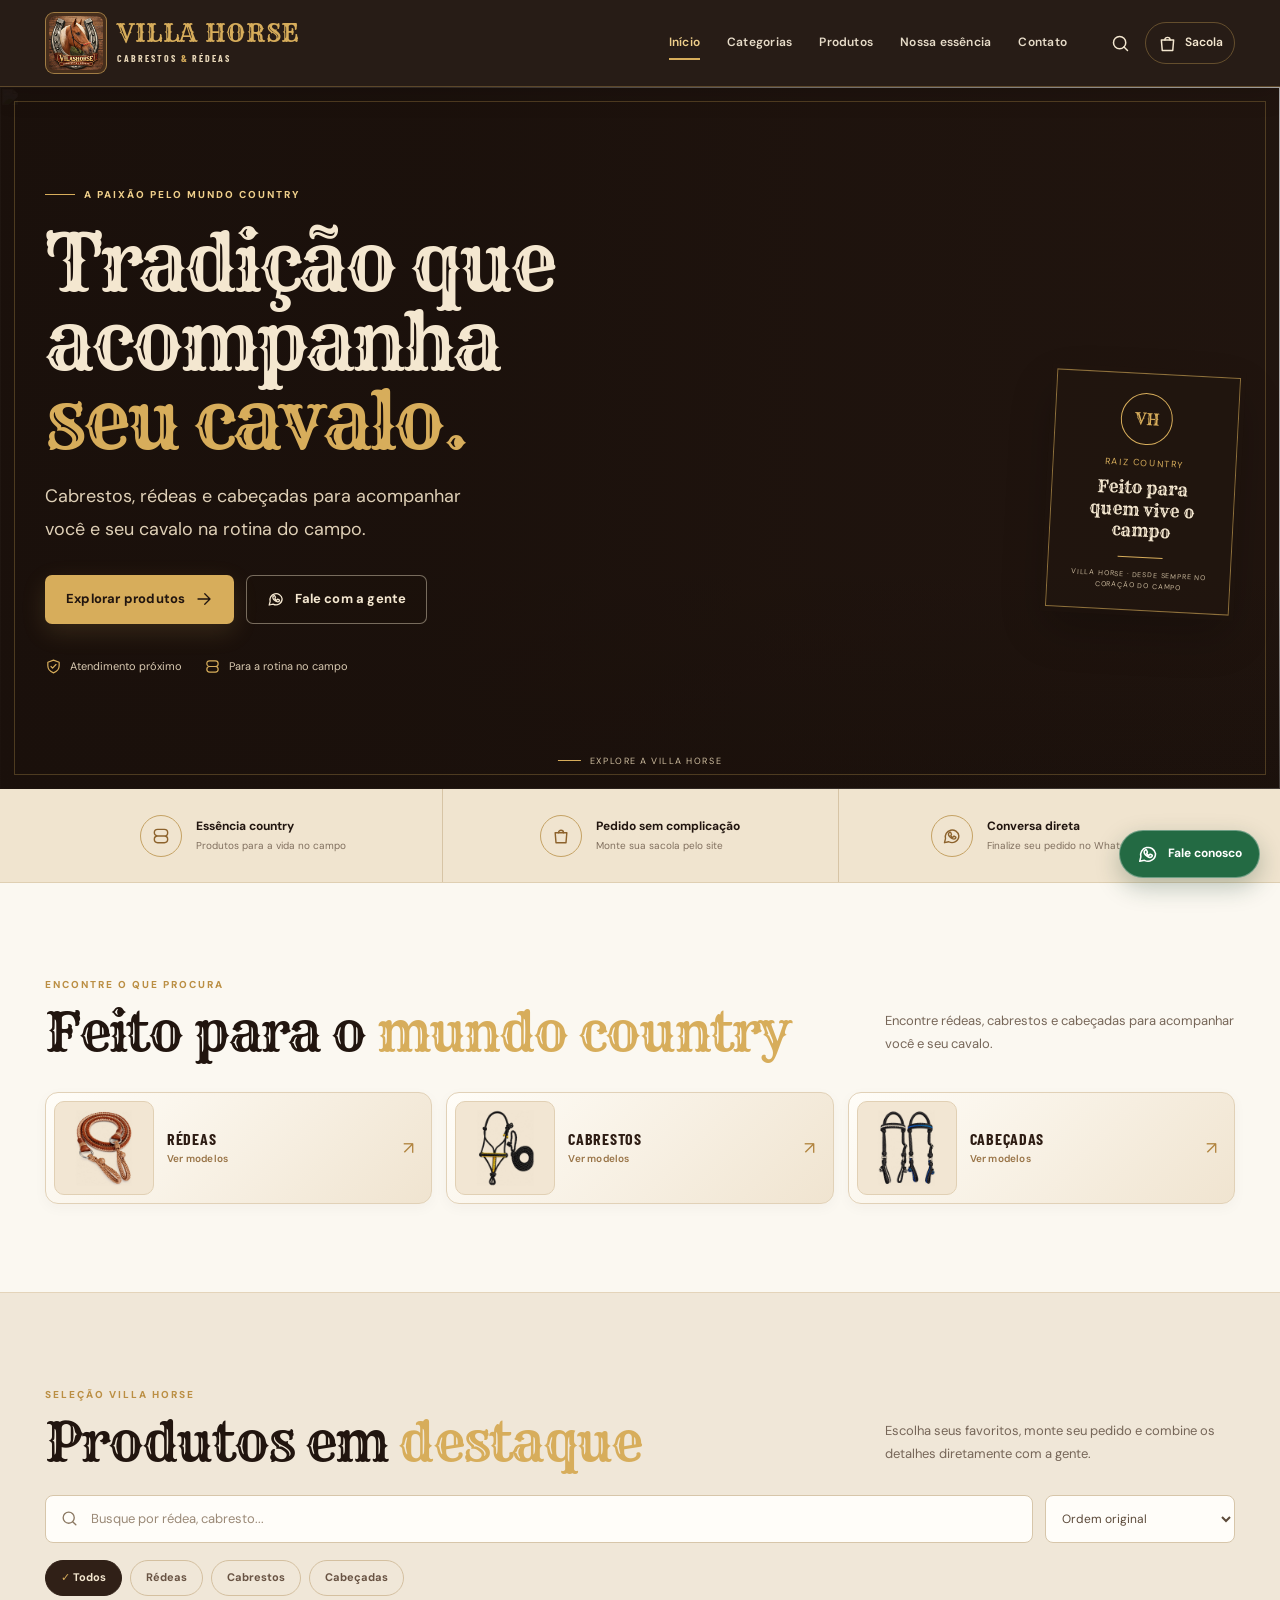
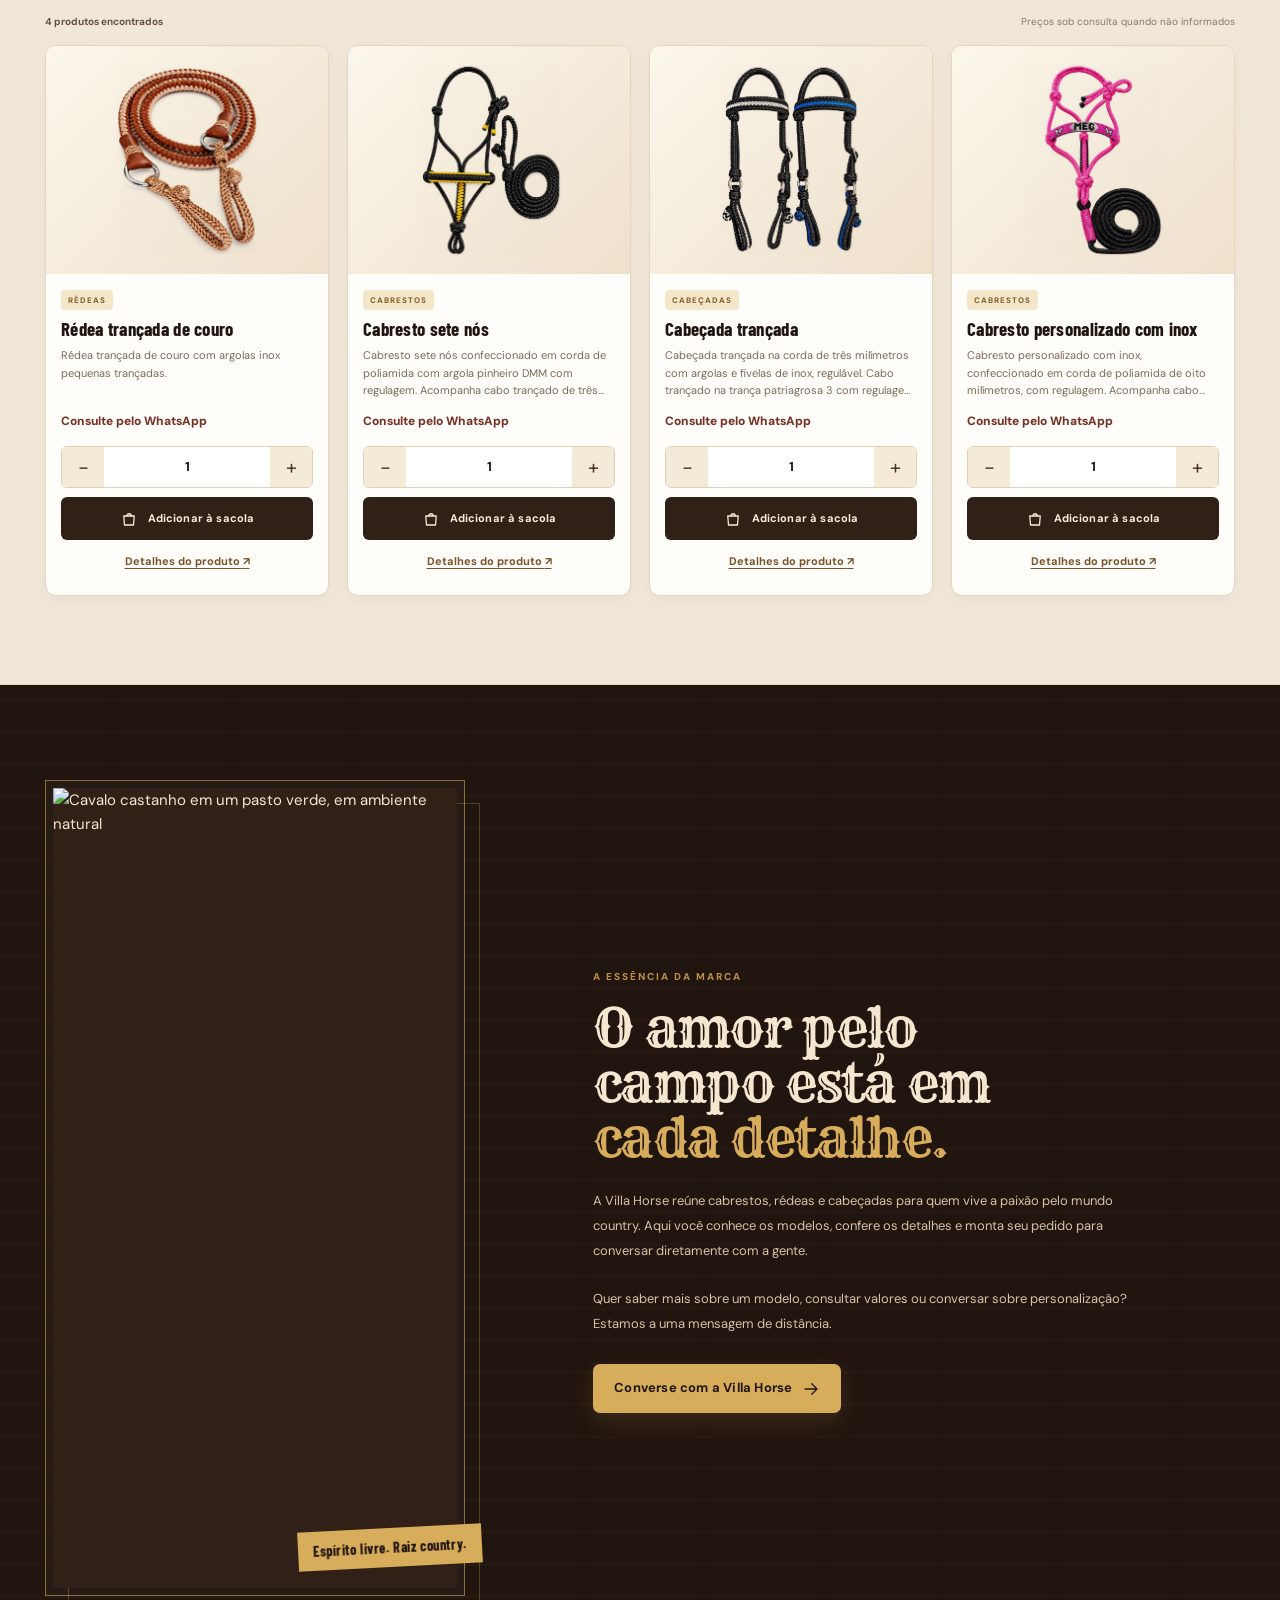
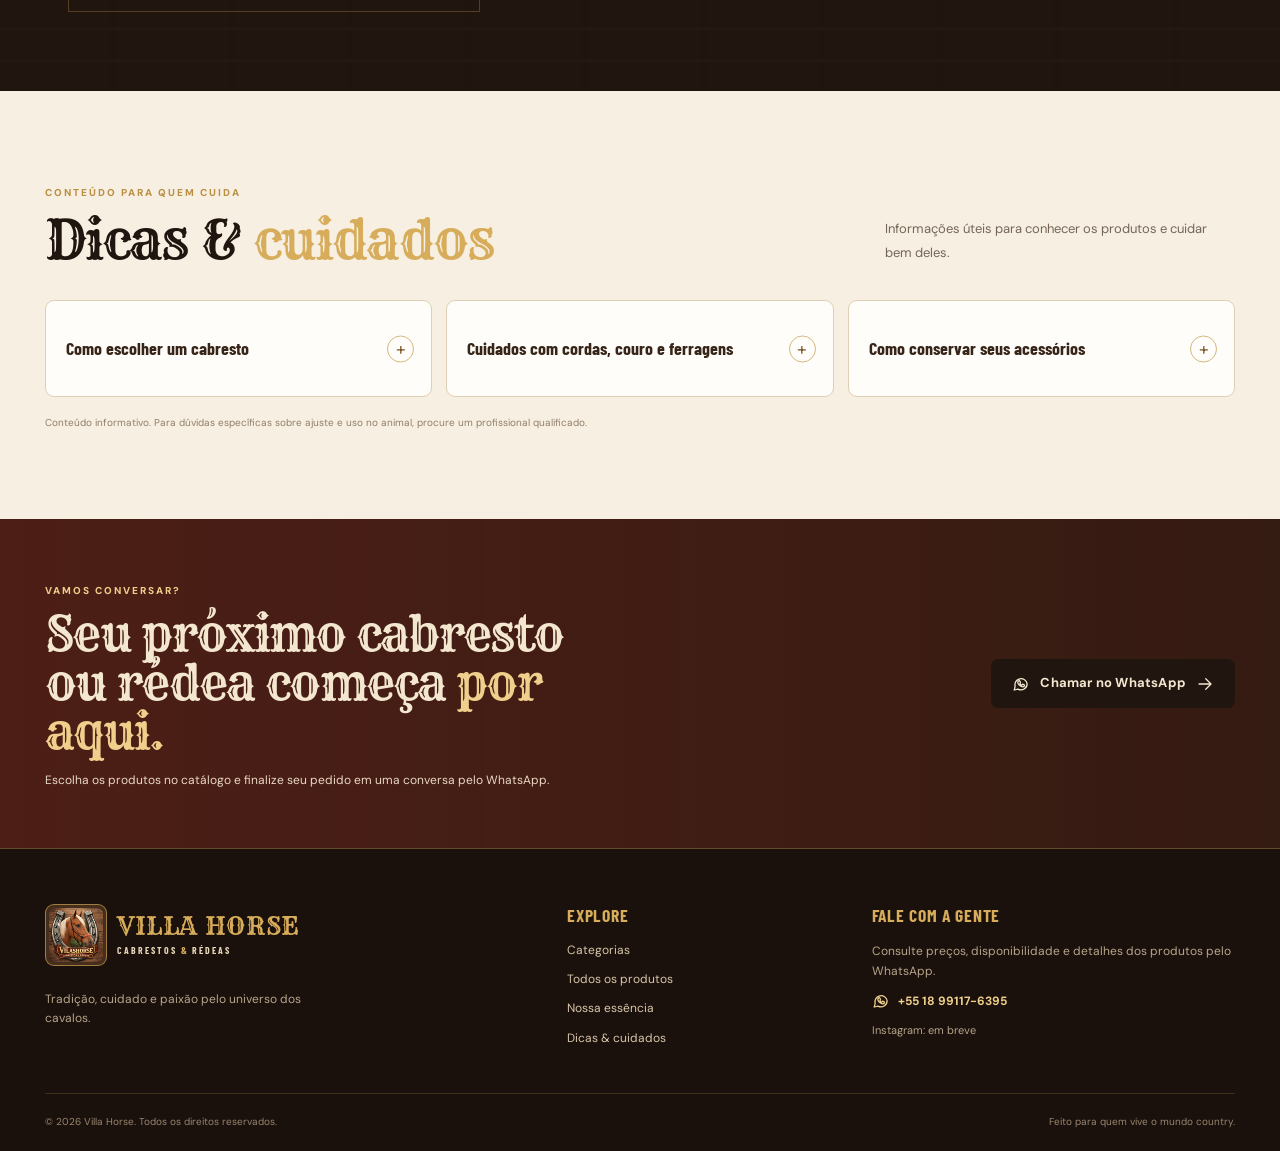
==== index.html @ 074de462 "Corrige estrutura para GitHub Pages" ====
<!doctype html>
<html lang="pt-BR">
  <head>
    <meta charset="utf-8" />
    <meta
      name="viewport"
      content="width=device-width, initial-scale=1, viewport-fit=cover"
    />
    <meta name="theme-color" content="#20140f" />

    <title>Villa Horse | Cabrestos, Rédeas e Cabeçadas</title>

    <meta
      name="description"
      content="Conheça os cabrestos, rédeas e cabeçadas da Villa Horse. Escolha seus produtos e finalize seu pedido diretamente pelo WhatsApp."
    />

    <meta property="og:type" content="website" />
    <meta
      property="og:title"
      content="Villa Horse | Cabrestos, Rédeas e Cabeçadas"
    />
    <meta
      property="og:description"
      content="Cabrestos, rédeas e cabeçadas para quem vive o mundo country. Faça seu pedido pelo WhatsApp."
    />
    <meta property="og:image" content="assets/img/logo-villa-horse.webp" />

    <link
      rel="icon"
      href="data:image/svg+xml,%3Csvg xmlns='http://www.w3.org/2000/svg' viewBox='0 0 40 40'%3E%3Crect width='40' height='40' rx='8' fill='%2320140f'/%3E%3Cpath d='M20 5 34 13v14L20 35 6 27V13Z' fill='none' stroke='%23d7ad5b' stroke-width='1.5'/%3E%3Ctext x='20' y='27' text-anchor='middle' fill='%23f3e6cc' font-family='Georgia' font-size='21' font-weight='bold'%3EV%3C/text%3E%3C/svg%3E"
    />

    <link rel="preconnect" href="https://fonts.googleapis.com" />
    <link rel="preconnect" href="https://fonts.gstatic.com" crossorigin />

    <link
      href="https://fonts.googleapis.com/css2?family=Barlow+Condensed:wght@500;600;700;800&family=DM+Sans:wght@400;500;600;700&family=Rye&display=swap"
      rel="stylesheet"
    />

    <link rel="stylesheet" href="css/style.css" />

    <script src="js/products.js" defer></script>
    <script src="js/script.js" defer></script>
  </head>

  <body>
    <svg
      class="svg-sprite"
      aria-hidden="true"
      xmlns="http://www.w3.org/2000/svg"
    >
      <symbol id="i-bag" viewBox="0 0 24 24">
        <path d="M5 8h14l-1 12H6L5 8Z" />
        <path d="M9 8a3 3 0 0 1 6 0" />
      </symbol>

      <symbol id="i-search" viewBox="0 0 24 24">
        <circle cx="11" cy="11" r="7" />
        <path d="m20 20-4-4" />
      </symbol>

      <symbol id="i-menu" viewBox="0 0 24 24">
        <path d="M4 7h16M4 12h16M4 17h16" />
      </symbol>

      <symbol id="i-arrow" viewBox="0 0 24 24">
        <path d="M4 12h15M13 5l7 7-7 7" />
      </symbol>

      <symbol id="i-whatsapp" viewBox="0 0 24 24">
        <path
          d="M20.2 11.7a8.2 8.2 0 0 1-12.1 7.2L3 20l1.2-4.8A8.2 8.2 0 1 1 20.2 11.7Z"
        />
        <path
          d="M8.6 8.2c.3-.7.6-.7 1-.7h.4c.2 0 .4.1.5.4l.8 1.8c.1.2.1.4 0 .6l-.6.8c-.2.2-.2.4 0 .6.4.7 1.1 1.4 1.8 1.8.2.1.4.1.6-.1l.8-1c.2-.2.4-.2.7-.1l1.7.8c.3.1.4.3.4.5 0 .3-.1 1-.6 1.4-.5.5-1.1.7-1.8.7-.5 0-1.2-.2-2-.5-1-.4-2.1-1.3-3-2.2-.8-.9-1.4-1.9-1.5-2.7-.1-.8.1-1.4.5-2.1Z"
        />
      </symbol>

      <symbol id="i-shield" viewBox="0 0 24 24">
        <path d="M12 3 20 6v5c0 5-3.5 8.3-8 10-4.5-1.7-8-5-8-10V6l8-3Z" />
        <path d="m8.5 12 2.2 2.2 4.8-5" />
      </symbol>

      <symbol id="i-rope" viewBox="0 0 24 24">
        <path
          d="M8 4c-3 0-4 2-4 4s2 4 4 4h8a4 4 0 1 1 0 8H8a4 4 0 0 1 0-8h8a4 4 0 0 0 0-8H8Z"
        />
      </symbol>
    </svg>

    <header class="site-header">
      <div class="container header-inner">
        <a class="brand" href="#inicio" aria-label="Villa Horse — início">
          <span class="brand-emblem">
            <img
              src="assets/img/logo-villa-horse.webp"
              alt=""
              width="84"
              height="84"
            />
          </span>

          <span class="brand-wording">
            <strong>VILLA HORSE</strong>
            <small>CABRESTOS <i>&</i> RÉDEAS</small>
          </span>
        </a>

        <nav id="nav" class="main-nav" aria-label="Navegação principal">
          <a class="active" href="#inicio">Início</a>
          <a href="#categorias">Categorias</a>
          <a href="#produtos">Produtos</a>
          <a href="#sobre">Nossa essência</a>
          <a href="#contato">Contato</a>
        </nav>

        <div class="header-actions">
          <button
            type="button"
            id="sbtn"
            class="icon-btn search-btn"
            aria-label="Buscar produtos"
            title="Buscar produtos"
          >
            <svg class="icon"><use href="#i-search" /></svg>
          </button>

          <button
            type="button"
            id="cartbtn"
            class="icon-btn cart-trigger"
            data-act="open-cart"
            aria-haspopup="dialog"
            aria-label="Abrir carrinho"
          >
            <svg class="icon"><use href="#i-bag" /></svg>
            <span class="cnt" aria-hidden="true" hidden>0</span>
            <span class="cart-trigger-label">Sacola</span>
          </button>

          <button
            type="button"
            id="menu"
            class="icon-btn menu-btn"
            aria-expanded="false"
            aria-controls="nav"
            aria-label="Abrir menu"
          >
            <svg class="icon"><use href="#i-menu" /></svg>
          </button>
        </div>
      </div>
    </header>

    <main>
      <!-- BANNER PRINCIPAL -->

      <section id="inicio" class="hero dark" aria-labelledby="h1">
        <div class="hero-photo" aria-hidden="true">
          <img
            src="https://images.unsplash.com/photo-1504310977373-186d29f99322?auto=format&fit=crop&w=1600&q=78"
            alt=""
            fetchpriority="high"
          />
        </div>

        <div class="hero-shade" aria-hidden="true"></div>

        <div class="container hero-inner">
          <div class="hero-copy">
            <div class="eyebrow">
              <span></span>
              A paixão pelo mundo country
            </div>

            <h1 id="h1">Tradição que acompanha <em>seu cavalo.</em></h1>

            <p>
              Cabrestos, rédeas e cabeçadas para acompanhar você e seu cavalo na
              rotina do campo.
            </p>

            <div class="hero-actions">
              <a class="btn btn-gold" href="#produtos">
                Explorar produtos
                <svg class="icon"><use href="#i-arrow" /></svg>
              </a>

              <a class="btn btn-outline" data-wa target="_blank" rel="noopener">
                <svg class="icon"><use href="#i-whatsapp" /></svg>
                Fale com a gente
              </a>
            </div>

            <div class="hero-proof">
              <span>
                <svg class="icon"><use href="#i-shield" /></svg>
                Atendimento próximo
              </span>

              <span>
                <svg class="icon"><use href="#i-rope" /></svg>
                Para a rotina no campo
              </span>
            </div>
          </div>

          <div class="hero-stamp" aria-label="Villa Horse, cabrestos e rédeas">
            <span class="stamp-ring">VH</span>
            <span class="stamp-caption">Raiz country</span>

            <strong>
              Feito para<br />
              quem vive o campo
            </strong>

            <span class="stamp-line"></span>

            <small>VILLA HORSE · DESDE SEMPRE NO CORAÇÃO DO CAMPO</small>
          </div>
        </div>

        <a class="hero-scroll" href="#categorias">
          <span></span>
          Explore a Villa Horse
        </a>
      </section>

      <!-- DIFERENCIAIS -->

      <section class="benefits" aria-label="Diferenciais da loja">
        <div class="container benefits-grid">
          <div class="benefit">
            <span class="benefit-icon">
              <svg class="icon"><use href="#i-rope" /></svg>
            </span>

            <div>
              <strong>Essência country</strong>
              <small>Produtos para a vida no campo</small>
            </div>
          </div>

          <div class="benefit">
            <span class="benefit-icon">
              <svg class="icon"><use href="#i-bag" /></svg>
            </span>

            <div>
              <strong>Pedido sem complicação</strong>
              <small>Monte sua sacola pelo site</small>
            </div>
          </div>

          <div class="benefit">
            <span class="benefit-icon">
              <svg class="icon"><use href="#i-whatsapp" /></svg>
            </span>

            <div>
              <strong>Conversa direta</strong>
              <small>Finalize seu pedido no WhatsApp</small>
            </div>
          </div>
        </div>
      </section>

      <!-- CATEGORIAS COMPACTAS -->

      <section
        id="categorias"
        class="section categories-section"
        aria-labelledby="h-cat"
      >
        <div class="container">
          <div class="section-heading">
            <div>
              <span class="section-kicker">Encontre o que procura</span>
              <h2 id="h-cat">Feito para o <em>mundo country</em></h2>
            </div>

            <p>
              Encontre rédeas, cabrestos e cabeçadas para acompanhar você e seu
              cavalo.
            </p>
          </div>

          <div
            id="cats"
            class="category-grid"
            role="group"
            aria-label="Filtrar por categoria"
          ></div>
        </div>
      </section>

      <!-- CATÁLOGO -->

      <section
        id="produtos"
        class="section products-section"
        aria-labelledby="h-prod"
      >
        <div class="container">
          <div class="section-heading products-heading">
            <div>
              <span class="section-kicker">Seleção Villa Horse</span>
              <h2 id="h-prod">Produtos em <em>destaque</em></h2>
            </div>

            <p>
              Escolha seus favoritos, monte seu pedido e combine os detalhes
              diretamente com a gente.
            </p>
          </div>

          <div class="catalog-toolbar">
            <div class="search-field">
              <svg class="icon"><use href="#i-search" /></svg>

              <label class="visually-hidden" for="q">Buscar produtos</label>

              <input
                id="q"
                type="search"
                placeholder="Busque por rédea, cabresto..."
                autocomplete="off"
              />
            </div>

            <div class="sort-field">
              <label class="visually-hidden" for="ord">Ordenar produtos</label>

              <select id="ord">
                <option value="">Ordem original</option>
                <option value="az">Nome: A–Z</option>
              </select>
            </div>
          </div>

          <div
            id="chips"
            class="filter-chips"
            role="group"
            aria-label="Filtrar por categoria"
          ></div>

          <div class="catalog-status">
            <p id="count" class="small" role="status"></p>
            <span>Preços sob consulta quando não informados</span>
          </div>

          <div id="grid" class="product-grid"></div>

          <p id="empty" class="empty-state" hidden></p>
        </div>
      </section>

      <!-- FOTO DE CAVALO E IDENTIDADE DA MARCA -->

      <section id="sobre" class="story-section dark" aria-labelledby="h-sobre">
        <div class="story-texture" aria-hidden="true"></div>

        <div class="container story-grid">
          <div class="story-image-wrap">
            <img
              src="https://images.unsplash.com/photo-1694277226952-5443d47db7ea?auto=format&amp;fit=crop&amp;w=900&amp;q=82"
              alt="Cavalo castanho em um pasto verde, em ambiente natural"
              width="600"
              height="800"
              loading="lazy"
              decoding="async"
            />

            <span class="story-image-caption">
              Espírito livre. Raiz country.
            </span>
          </div>

          <div class="story-copy">
            <span class="section-kicker">A essência da marca</span>

            <h2 id="h-sobre">
              O amor pelo campo está em <em>cada detalhe.</em>
            </h2>

            <p>
              A Villa Horse reúne cabrestos, rédeas e cabeçadas para quem vive a
              paixão pelo mundo country. Aqui você conhece os modelos, confere
              os detalhes e monta seu pedido para conversar diretamente com a
              gente.
            </p>

            <p>
              Quer saber mais sobre um modelo, consultar valores ou conversar
              sobre personalização? Estamos a uma mensagem de distância.
            </p>

            <a class="btn btn-gold" data-wa target="_blank" rel="noopener">
              Converse com a Villa Horse
              <svg class="icon"><use href="#i-arrow" /></svg>
            </a>
          </div>
        </div>
      </section>

      <!-- DICAS -->

      <section
        id="dicas"
        class="section tips-section"
        aria-labelledby="h-dicas"
      >
        <div class="container">
          <div class="section-heading">
            <div>
              <span class="section-kicker">Conteúdo para quem cuida</span>
              <h2 id="h-dicas">Dicas & <em>cuidados</em></h2>
            </div>

            <p>
              Informações úteis para conhecer os produtos e cuidar bem deles.
            </p>
          </div>

          <div id="arts" class="tips-grid"></div>

          <p class="tips-note">
            Conteúdo informativo. Para dúvidas específicas sobre ajuste e uso no
            animal, procure um profissional qualificado.
          </p>
        </div>
      </section>

      <!-- CONTATO COM FOTOGRAFIA RURAL -->

      <section class="contact-band" aria-label="Fale com a Villa Horse">
        <div class="container contact-band-inner">
          <div>
            <span class="section-kicker">Vamos conversar?</span>

            <h2>Seu próximo cabresto ou rédea começa <em>por aqui.</em></h2>

            <p>
              Escolha os produtos no catálogo e finalize seu pedido em uma
              conversa pelo WhatsApp.
            </p>
          </div>

          <a class="btn btn-dark" data-wa target="_blank" rel="noopener">
            <svg class="icon"><use href="#i-whatsapp" /></svg>
            Chamar no WhatsApp
            <svg class="icon"><use href="#i-arrow" /></svg>
          </a>
        </div>
      </section>
    </main>

    <!-- RODAPÉ -->

    <footer id="contato" class="site-footer dark">
      <div class="container footer-main">
        <div class="footer-brand-col">
          <a class="brand footer-brand" href="#inicio">
            <span class="brand-emblem">
              <img
                src="assets/img/logo-villa-horse.webp"
                alt=""
                width="84"
                height="84"
                loading="lazy"
              />
            </span>

            <span class="brand-wording">
              <strong>VILLA HORSE</strong>
              <small>CABRESTOS <i>&</i> RÉDEAS</small>
            </span>
          </a>

          <p>Tradição, cuidado e paixão pelo universo dos cavalos.</p>
        </div>

        <div class="footer-links">
          <strong>Explore</strong>
          <a href="#categorias">Categorias</a>
          <a href="#produtos">Todos os produtos</a>
          <a href="#sobre">Nossa essência</a>
          <a href="#dicas">Dicas & cuidados</a>
        </div>

        <div class="footer-contact">
          <strong>Fale com a gente</strong>

          <p>
            Consulte preços, disponibilidade e detalhes dos produtos pelo
            WhatsApp.
          </p>

          <a data-wa target="_blank" rel="noopener">
            <svg class="icon"><use href="#i-whatsapp" /></svg>
            +55 18 99117-6395
          </a>

          <p id="ig" class="instagram-placeholder">Instagram: em breve</p>
        </div>
      </div>

      <div class="container footer-bottom">
        <span>
          © <span id="y"></span> Villa Horse. Todos os direitos reservados.
        </span>

        <span>Feito para quem vive o mundo country.</span>
      </div>
    </footer>

    <!-- BOTÃO WHATSAPP -->

    <a
      class="whatsapp-float"
      data-wa
      target="_blank"
      rel="noopener"
      aria-label="Falar com a Villa Horse pelo WhatsApp"
    >
      <svg class="icon"><use href="#i-whatsapp" /></svg>
      <span>Fale conosco</span>
    </a>

    <!-- BARRA FIXA DO CARRINHO NO CELULAR -->

    <div id="bar" class="cart-bottom-bar dark" hidden>
      <span class="bar-bag">
        <svg class="icon"><use href="#i-bag" /></svg>
      </span>

      <div class="bar-copy">
        <strong id="barn"></strong>
        <span id="bars"></span>
      </div>

      <button
        type="button"
        class="btn btn-gold"
        data-act="open-cart"
        aria-haspopup="dialog"
      >
        Ver sacola
        <svg class="icon"><use href="#i-arrow" /></svg>
      </button>
    </div>

    <div id="live" class="toast" role="status" aria-live="polite"></div>

    <!-- JANELA DE DETALHES DO PRODUTO -->

    <dialog id="det" class="dialog product-dialog"></dialog>

    <!-- JANELA DO CARRINHO -->

    <dialog id="cart" class="dialog cart-dialog" aria-labelledby="ct">
      <div class="cart-sheet">
        <div class="dialog-head">
          <div>
            <span class="section-kicker">Seu pedido</span>
            <h2 id="ct">Sua sacola</h2>
          </div>

          <button
            type="button"
            class="close-btn"
            data-act="close"
            aria-label="Fechar carrinho"
          >
            ×
          </button>
        </div>

        <p id="cempty" class="cart-empty">
          Sua sacola está vazia.
          <br />
          <span>Explore o catálogo e adicione seus produtos favoritos.</span>
        </p>

        <ul id="lines" class="cart-lines"></ul>

        <div class="cart-checkout">
          <div class="subtotal-row">
            <span>Subtotal</span>
            <strong id="csub"></strong>
          </div>

          <p id="cnote" class="cart-note" hidden>
            Alguns itens estão sem preço cadastrado. O total exibido é parcial e
            os valores serão combinados pelo WhatsApp.
          </p>

          <a
            id="fin"
            class="btn btn-gold checkout-btn"
            target="_blank"
            rel="noopener"
          >
            <svg class="icon"><use href="#i-whatsapp" /></svg>
            Finalizar pelo WhatsApp
            <svg class="icon"><use href="#i-arrow" /></svg>
          </a>

          <p class="checkout-disclaimer">
            A disponibilidade, o valor final e o frete serão confirmados na
            conversa. Se necessário,
            <button type="button" id="copy" class="copy-message">
              copie a mensagem
            </button>
            e envie para +55 18 99117-6395.
          </p>

          <p id="cmsg" class="cart-message" role="status"></p>
        </div>
      </div>
    </dialog>
  </body>
</html>
---- css/style.css ----
:root {
  --ink: #21150f;
  --ink-soft: #302017;
  --wood: #4a2c1c;
  --wine: #762a22;
  --gold: #d7ad5b;
  --gold-light: #efcf8b;
  --cream: #f4e7d0;
  --paper: #fbf8f1;
  --paper-deep: #f0e7d8;
  --line: #e2d4bd;
  --muted: #766658;

  --head: "Barlow Condensed", Impact, "Arial Narrow", sans-serif;
  --display: "Rye", Georgia, serif;
  --body: "DM Sans", system-ui, -apple-system, "Segoe UI", sans-serif;

  --radius: 14px;
  --shadow: 0 18px 46px rgba(35, 21, 13, 0.12);
}

* {
  box-sizing: border-box;
}

[hidden] {
  display: none !important;
}

html {
  scroll-behavior: smooth;
  scroll-padding-top: 90px;
  -webkit-text-size-adjust: 100%;
}

body {
  margin: 0;
  overflow-x: hidden;
  color: var(--ink);
  background: var(--paper);
  font: 400 15px/1.6 var(--body);
}

body.has-bar {
  padding-bottom: calc(88px + env(safe-area-inset-bottom));
}

body:has(dialog[open]) {
  overflow: hidden;
}

button,
input,
select,
textarea {
  font: inherit;
}

button,
a {
  -webkit-tap-highlight-color: transparent;
}

img {
  display: block;
  max-width: 100%;
}

a {
  color: inherit;
}

button {
  color: inherit;
}

.svg-sprite {
  position: absolute;
  width: 0;
  height: 0;
  overflow: hidden;
}

.icon {
  width: 21px;
  height: 21px;
  fill: none;
  stroke: currentColor;
  stroke-width: 1.7;
  stroke-linecap: round;
  stroke-linejoin: round;
  flex: 0 0 auto;
}

.container {
  width: min(100% - 36px, 1190px);
  margin-inline: auto;
}

.visually-hidden {
  position: absolute;
  width: 1px;
  height: 1px;
  padding: 0;
  margin: -1px;
  overflow: hidden;
  clip: rect(0, 0, 0, 0);
  white-space: nowrap;
  border: 0;
}

:focus-visible {
  outline: 3px solid var(--wine);
  outline-offset: 3px;
}

.dark {
  color: var(--cream);
}

/* BARRA SUPERIOR */

.announcement-bar {
  background: #170f0b;
  color: #e5d2ad;
  border-bottom: 1px solid rgba(215, 173, 91, 0.22);
  font-size: 11px;
  letter-spacing: 0.06em;
}

.announcement-inner {
  min-height: 33px;
  display: flex;
  align-items: center;
  gap: 18px;
}

.announcement-inner > span {
  display: inline-flex;
  align-items: center;
  gap: 8px;
  white-space: nowrap;
}

.announcement-dot {
  width: 6px;
  height: 6px;
  background: var(--gold);
  border-radius: 50%;
  box-shadow: 0 0 0 4px rgba(215, 173, 91, 0.13);
}

.announcement-separator {
  width: 1px;
  height: 13px;
  background: rgba(215, 173, 91, 0.3);
}

.announcement-right {
  margin-left: auto;
  color: #bba88a;
}

/* CABEÇALHO */

.site-header {
  position: sticky;
  top: 0;
  z-index: 50;
  color: var(--cream);
  background: rgba(33, 21, 15, 0.97);
  border-bottom: 1px solid rgba(215, 173, 91, 0.3);
  box-shadow: 0 8px 24px rgba(0, 0, 0, 0.12);
  backdrop-filter: blur(16px);
}

.header-inner {
  min-height: 86px;
  display: flex;
  align-items: center;
  gap: 24px;
}

.brand {
  min-width: 205px;
  display: inline-flex;
  align-items: center;
  gap: 10px;
  text-decoration: none;
  color: var(--cream);
}

.brand-emblem {
  width: 62px;
  height: 62px;
  flex: 0 0 62px;
  padding: 3px;
  overflow: hidden;
  border: 1px solid rgba(215, 173, 91, 0.65);
  border-radius: 9px;
  background: #392317;
  box-shadow: inset 0 0 0 3px rgba(215, 173, 91, 0.08);
}

.brand-emblem img {
  width: 100%;
  height: 100%;
  object-fit: contain;
  border-radius: 6px;
}

.brand-wording {
  display: flex;
  flex-direction: column;
  line-height: 1;
}

.brand-wording strong {
  font: 1.55rem/0.98 var(--display);
  color: var(--gold);
  letter-spacing: 0.025em;
  white-space: nowrap;
}

.brand-wording small {
  margin-top: 7px;
  color: #e9d8b9;
  font: 700 0.61rem/1 var(--head);
  letter-spacing: 0.2em;
}

.brand-wording i {
  color: var(--gold);
  font-style: normal;
}

.main-nav {
  display: flex;
  align-items: center;
  justify-content: center;
  gap: clamp(13px, 2.1vw, 29px);
  margin-left: auto;
}

.main-nav a {
  position: relative;
  padding: 10px 0;
  color: #e7dcc9;
  font-size: 12px;
  font-weight: 600;
  letter-spacing: 0.02em;
  text-decoration: none;
  transition: color 0.2s;
  white-space: nowrap;
}

.main-nav a::after {
  content: "";
  position: absolute;
  left: 0;
  right: 100%;
  bottom: 3px;
  height: 2px;
  background: var(--gold);
  transition: right 0.2s;
}

.main-nav a:hover,
.main-nav a.active {
  color: var(--gold-light);
}

.main-nav a:hover::after,
.main-nav a.active::after {
  right: 0;
}

.header-actions {
  display: flex;
  align-items: center;
  gap: 4px;
  margin-left: 8px;
}

.icon-btn {
  position: relative;
  width: 42px;
  height: 42px;
  display: inline-flex;
  align-items: center;
  justify-content: center;
  gap: 7px;
  border: 1px solid transparent;
  border-radius: 99px;
  color: var(--cream);
  background: transparent;
  cursor: pointer;
  transition:
    color 0.18s,
    background 0.18s,
    border-color 0.18s;
}

.icon-btn:hover {
  color: var(--gold-light);
  background: rgba(255, 255, 255, 0.06);
  border-color: rgba(215, 173, 91, 0.2);
}

.cart-trigger {
  width: auto;
  padding: 0 11px;
  border-color: rgba(215, 173, 91, 0.35);
}

.cart-trigger-label {
  font-size: 12px;
  font-weight: 600;
}

.cnt {
  position: absolute;
  top: -5px;
  right: -1px;
  min-width: 19px;
  height: 19px;
  padding: 0 5px;
  border-radius: 50px;
  color: var(--ink);
  background: var(--gold);
  font-size: 11px;
  font-weight: 800;
  line-height: 19px;
  text-align: center;
}

.menu-btn {
  display: none;
}

/* BANNER PRINCIPAL */

.hero {
  position: relative;
  min-height: min(740px, 78svh);
  isolation: isolate;
  display: flex;
  align-items: center;
  overflow: hidden;
  color: var(--cream);
  background: #21150f;
}

.hero-photo,
.hero-shade {
  position: absolute;
  inset: 0;
  z-index: -2;
}

.hero-photo img {
  width: 100%;
  height: 100%;
  object-fit: cover;
  object-position: 67% 45%;
}

.hero-shade {
  z-index: -1;
  background:
    linear-gradient(
      90deg,
      rgba(26, 16, 11, 0.97) 0%,
      rgba(26, 16, 11, 0.86) 34%,
      rgba(26, 16, 11, 0.46) 61%,
      rgba(26, 16, 11, 0.12) 100%
    ),
    linear-gradient(0deg, rgba(26, 16, 11, 0.72) 0%, transparent 31%);
}

.hero::before {
  content: "";
  position: absolute;
  inset: 14px;
  z-index: 0;
  border: 1px solid rgba(215, 173, 91, 0.27);
  pointer-events: none;
}

.hero-inner {
  position: relative;
  z-index: 1;
  display: flex;
  align-items: center;
  justify-content: space-between;
  gap: 32px;
  padding-block: 84px 106px;
}

.hero-copy {
  max-width: 670px;
}

.eyebrow,
.section-kicker {
  display: inline-flex;
  align-items: center;
  gap: 9px;
  color: #bb8f44;
  font-size: 10px;
  font-weight: 800;
  letter-spacing: 0.2em;
  line-height: 1.4;
  text-transform: uppercase;
}

.eyebrow {
  color: var(--gold-light);
}

.eyebrow span {
  width: 30px;
  height: 1px;
  background: var(--gold);
}

.hero h1 {
  max-width: 11ch;
  margin: 22px 0 20px;
  font: 400 clamp(3rem, 6.2vw, 5.8rem)/0.99 var(--display);
  letter-spacing: -0.04em;
  text-wrap: balance;
}

.hero h1 em,
.section-heading h2 em,
.story-copy h2 em,
.contact-band h2 em {
  color: var(--gold);
  font-style: normal;
}

.hero-copy > p {
  max-width: 440px;
  margin: 0;
  color: #dfd0b7;
  font-size: clamp(15px, 1.45vw, 18px);
  line-height: 1.8;
}

.hero-actions {
  display: flex;
  flex-wrap: wrap;
  align-items: center;
  gap: 12px;
  margin-top: 30px;
}

.btn {
  min-height: 49px;
  display: inline-flex;
  align-items: center;
  justify-content: center;
  gap: 10px;
  padding: 0 20px;
  border: 1px solid transparent;
  border-radius: 7px;
  font-weight: 700;
  font-size: 13px;
  letter-spacing: 0.015em;
  text-align: center;
  text-decoration: none;
  cursor: pointer;
  transition:
    transform 0.18s,
    background 0.18s,
    border-color 0.18s,
    box-shadow 0.18s;
}

.btn .icon {
  width: 18px;
  height: 18px;
}

.btn:hover {
  transform: translateY(-2px);
}

.btn-gold {
  background: var(--gold);
  color: var(--ink);
  box-shadow: 0 8px 24px rgba(215, 173, 91, 0.15);
}

.btn-gold:hover {
  background: var(--gold-light);
  box-shadow: 0 12px 28px rgba(215, 173, 91, 0.24);
}

.btn-outline {
  color: var(--cream);
  border-color: rgba(243, 230, 204, 0.43);
  background: rgba(30, 18, 12, 0.22);
}

.btn-outline:hover {
  border-color: var(--gold);
  background: rgba(255, 255, 255, 0.07);
}

.hero-proof {
  display: flex;
  flex-wrap: wrap;
  gap: 22px;
  margin-top: 34px;
  color: #d8c9b1;
  font-size: 11px;
}

.hero-proof span {
  display: inline-flex;
  align-items: center;
  gap: 8px;
}

.hero-proof .icon {
  width: 17px;
  height: 17px;
  color: var(--gold);
}

.hero-stamp {
  width: 184px;
  min-width: 184px;
  display: flex;
  flex-direction: column;
  align-items: center;
  margin-top: 130px;
  padding: 19px 14px;
  border: 1px solid rgba(215, 173, 91, 0.6);
  outline: 5px solid rgba(33, 21, 15, 0.45);
  background: rgba(33, 21, 15, 0.72);
  text-align: center;
  transform: rotate(3deg);
  box-shadow: 0 20px 45px rgba(0, 0, 0, 0.22);
}

.stamp-ring {
  width: 52px;
  height: 52px;
  display: grid;
  place-items: center;
  margin-bottom: 11px;
  border: 1px solid var(--gold);
  border-radius: 50%;
  color: var(--gold);
  font: 1rem var(--display);
}

.stamp-caption {
  color: var(--gold);
  font-size: 9px;
  letter-spacing: 0.18em;
  text-transform: uppercase;
}

.hero-stamp strong {
  margin-top: 8px;
  font: 1.07rem/1.24 var(--display);
}

.stamp-line {
  width: 45px;
  height: 1px;
  margin: 15px auto 11px;
  background: var(--gold);
}

.hero-stamp small {
  color: #c7b69a;
  font-size: 7px;
  letter-spacing: 0.12em;
  line-height: 1.6;
}

.hero-scroll {
  position: absolute;
  z-index: 2;
  bottom: 21px;
  left: 50%;
  display: flex;
  align-items: center;
  gap: 9px;
  color: #cfbea0;
  font-size: 9px;
  letter-spacing: 0.17em;
  text-decoration: none;
  text-transform: uppercase;
  transform: translateX(-50%);
  white-space: nowrap;
}

.hero-scroll span {
  width: 23px;
  height: 1px;
  background: var(--gold);
}

/* DIFERENCIAIS */

.benefits {
  position: relative;
  z-index: 2;
  background: #f0e4cf;
  border-bottom: 1px solid #dfcfb2;
}

.benefits-grid {
  display: grid;
  grid-template-columns: repeat(3, 1fr);
}

.benefit {
  min-height: 93px;
  display: flex;
  align-items: center;
  justify-content: center;
  gap: 14px;
  padding: 17px 20px;
}

.benefit + .benefit {
  border-left: 1px solid #d7c4a5;
}

.benefit-icon {
  width: 42px;
  height: 42px;
  display: grid;
  place-items: center;
  flex: 0 0 42px;
  border: 1px solid #c5a264;
  border-radius: 50%;
  color: #8c622c;
}

.benefit-icon .icon {
  width: 20px;
  height: 20px;
}

.benefit strong,
.benefit small {
  display: block;
}

.benefit strong {
  font-size: 12px;
}

.benefit small {
  margin-top: 2px;
  color: #806f5e;
  font-size: 10px;
}

/* SEÇÕES */

.section {
  padding: 88px 0;
}

.section-heading {
  display: flex;
  align-items: end;
  justify-content: space-between;
  gap: 36px;
  margin-bottom: 32px;
}

.section-heading h2,
.story-copy h2,
.contact-band h2 {
  margin: 10px 0 0;
  font: 400 clamp(2.2rem, 4.2vw, 3.55rem)/1.02 var(--display);
  letter-spacing: -0.035em;
}

.section-heading > p {
  max-width: 350px;
  margin: 0 0 4px;
  color: var(--muted);
  font-size: 13px;
  line-height: 1.8;
}

.categories-section {
  background: var(--paper);
}

/* CATEGORIAS COMPACTAS */

.category-grid {
  display: grid;
  grid-template-columns: repeat(3, minmax(0, 1fr));
  gap: 14px;
}

.cat {
  position: relative;
  min-width: 0;
  min-height: 112px;
  display: grid;
  grid-template-columns: 100px minmax(0, 1fr) 22px;
  align-items: center;
  gap: 13px;
  padding: 8px 12px 8px 8px;
  overflow: hidden;
  border: 1px solid #e1d1b7;
  border-radius: 13px;
  background: linear-gradient(135deg, #fffdf8, #f0e4d0);
  color: var(--ink);
  text-align: left;
  cursor: pointer;
  box-shadow: 0 4px 14px rgba(44, 28, 16, 0.035);
  transition:
    transform 0.2s,
    box-shadow 0.2s,
    border-color 0.2s;
}

.cat:hover {
  transform: translateY(-2px);
  box-shadow: 0 10px 24px rgba(44, 28, 16, 0.1);
  border-color: #c49a51;
}

.cat-photo {
  width: 100px;
  height: 94px;
  display: block;
  overflow: hidden;
  border: 1px solid #e1d0b4;
  border-radius: 10px;
  background: #f2e6d3;
}

.cat-photo img {
  width: 100%;
  height: 100%;
  object-fit: contain;
  padding: 7px;
  mix-blend-mode: multiply;
}

.cat .cn {
  min-width: 0;
  display: flex;
  flex-direction: column;
  align-items: flex-start;
  justify-content: center;
  gap: 4px;
  color: #2d1c13;
  background: transparent;
  font: 700 1rem/1.05 var(--head);
  letter-spacing: 0.045em;
  text-transform: uppercase;
}

.cat .cn small {
  color: #987346;
  font: 600 10px/1.3 var(--body);
  letter-spacing: 0.02em;
  text-transform: none;
}

.cat-arrow {
  color: #b1843f;
  font: 1.1rem var(--body);
  text-align: center;
}

.cat[aria-pressed="true"] {
  border-color: var(--wine);
  box-shadow: 0 0 0 2px rgba(118, 42, 34, 0.1);
  background: #f2e5ce;
}

.cat[aria-pressed="true"] .cn {
  color: var(--wine);
}

.cat[aria-pressed="true"] .cat-arrow {
  color: var(--wine);
}

/* CATÁLOGO DE PRODUTOS */

.products-section {
  background: var(--paper-deep);
  border-block: 1px solid #e4d4ba;
}

.products-heading {
  margin-bottom: 25px;
}

.catalog-toolbar {
  display: grid;
  grid-template-columns: minmax(0, 1fr) 190px;
  gap: 12px;
  margin-bottom: 13px;
}

.search-field {
  min-height: 48px;
  display: flex;
  align-items: center;
  gap: 10px;
  padding: 0 14px;
  border: 1px solid #d7c6aa;
  border-radius: 8px;
  background: #fffdf9;
  color: #8b7862;
}

.search-field .icon {
  width: 19px;
  height: 19px;
}

.search-field input {
  width: 100%;
  min-width: 0;
  height: 46px;
  border: 0;
  outline: 0;
  color: var(--ink);
  background: transparent;
  font-size: 13px;
}

.search-field input::placeholder {
  color: #9b8a78;
}

.sort-field select {
  width: 100%;
  height: 48px;
  padding: 0 12px;
  border: 1px solid #d7c6aa;
  border-radius: 8px;
  background: #fffdf9;
  color: #5c4a3a;
  font-size: 12px;
}

.filter-chips {
  display: flex;
  gap: 8px;
  padding: 4px 0 12px;
  overflow-x: auto;
  scrollbar-width: thin;
}

.chip {
  flex: 0 0 auto;
  min-height: 36px;
  padding: 0 15px;
  border: 1px solid #d4c0a0;
  border-radius: 99px;
  color: #685343;
  background: transparent;
  font-size: 11px;
  font-weight: 700;
  cursor: pointer;
  transition:
    background 0.18s,
    color 0.18s,
    border-color 0.18s;
}

.chip:hover,
.chip[aria-pressed="true"] {
  border-color: var(--ink-soft);
  color: var(--cream);
  background: var(--ink-soft);
}

.chip[aria-pressed="true"]::before {
  content: "✓  ";
  color: var(--gold);
}

.catalog-status {
  display: flex;
  align-items: center;
  justify-content: space-between;
  gap: 10px;
  margin: 6px 0 15px;
  color: #8b7865;
  font-size: 10px;
}

.catalog-status p {
  margin: 0;
  color: #65513e;
  font-weight: 700;
}

.product-grid {
  display: grid;
  grid-template-columns: repeat(4, minmax(0, 1fr));
  gap: 18px;
}

.card {
  min-width: 0;
  position: relative;
  display: flex;
  flex-direction: column;
  overflow: hidden;
  border: 1px solid #e4d5bf;
  border-radius: 11px;
  background: #fffdf9;
  box-shadow: 0 5px 16px rgba(47, 31, 20, 0.035);
  transition:
    transform 0.22s,
    box-shadow 0.22s,
    border-color 0.22s;
}

.card:hover {
  transform: translateY(-4px);
  border-color: #cfb17a;
  box-shadow: 0 15px 32px rgba(50, 31, 18, 0.11);
}

.thumb {
  position: relative;
  display: block;
  width: 100%;
  padding: 0;
  overflow: hidden;
  border: 0;
  background: linear-gradient(135deg, #fbf6eb, #eee1cc);
  cursor: pointer;
}

.thumb::after {
  content: "Ver detalhes ↗";
  position: absolute;
  right: 11px;
  bottom: 11px;
  padding: 6px 9px;
  border: 1px solid rgba(215, 173, 91, 0.65);
  border-radius: 5px;
  color: var(--cream);
  background: rgba(33, 21, 15, 0.86);
  font-size: 9px;
  opacity: 0;
  transform: translateY(5px);
  transition:
    opacity 0.2s,
    transform 0.2s;
}

.card:hover .thumb::after,
.thumb:focus-visible::after {
  opacity: 1;
  transform: translateY(0);
}

.thumb img {
  width: 100%;
  height: 228px;
  object-fit: contain;
  padding: 15px;
  mix-blend-mode: multiply;
  transition: transform 0.35s;
}

.card:hover .thumb img {
  transform: scale(1.035);
}

.info {
  flex: 1;
  display: flex;
  flex-direction: column;
  padding: 16px 15px 15px;
}

.product-tag {
  align-self: flex-start;
  margin-bottom: 9px;
  padding: 4px 7px;
  border-radius: 4px;
  color: #85602b;
  background: #f4e6c9;
  font-size: 8px;
  font-weight: 800;
  letter-spacing: 0.12em;
  text-transform: uppercase;
}

.info h3 {
  margin: 0 0 7px;
  font: 700 1.18rem/1.1 var(--head);
  letter-spacing: 0.015em;
}

.desc {
  display: -webkit-box;
  overflow: hidden;
  margin: 0 0 12px;
  color: #7b6a59;
  font-size: 11px;
  line-height: 1.6;
  -webkit-line-clamp: 3;
  -webkit-box-orient: vertical;
}

.price {
  margin: auto 0 8px;
  color: #743126;
  font-size: 12px;
  font-weight: 800;
}

.buy {
  display: flex;
  flex-direction: column;
  gap: 9px;
  margin-top: 7px;
}

.qty {
  display: flex;
  align-items: center;
  width: 100%;
  min-height: 40px;
  overflow: hidden;
  border: 1px solid #dfd0b7;
  border-radius: 6px;
  background: #fff;
}

.qty button {
  width: 42px;
  min-width: 42px;
  height: 40px;
  border: 0;
  color: #493323;
  background: #f4ead8;
  font-size: 20px;
  cursor: pointer;
  transition: background 0.16s;
}

.qty button:hover {
  background: #e9d4ac;
}

.qty input,
.qty output {
  flex: 1;
  width: 20px;
  min-width: 0;
  height: 40px;
  padding: 0;
  border: 0;
  color: var(--ink);
  background: transparent;
  font-size: 13px;
  font-weight: 700;
  line-height: 40px;
  text-align: center;
  -moz-appearance: textfield;
}

.qty input::-webkit-inner-spin-button,
.qty input::-webkit-outer-spin-button {
  margin: 0;
  -webkit-appearance: none;
}

.buy .btn {
  width: 100%;
  min-height: 43px;
  border-radius: 6px;
  color: #f7ecd7;
  background: var(--ink-soft);
  font-size: 11px;
}

.buy .btn:hover {
  background: var(--wine);
}

.info > .link {
  align-self: center;
  margin-top: 4px;
}

.link {
  min-height: 36px;
  padding: 5px 7px;
  border: 0;
  color: #78532b;
  background: transparent;
  font-size: 11px;
  font-weight: 700;
  text-decoration: underline;
  text-underline-offset: 3px;
  cursor: pointer;
}

.empty-state {
  padding: 30px 20px;
  border: 1px dashed #c7ad81;
  border-radius: 10px;
  color: var(--muted);
  text-align: center;
}

/* SOBRE A VILLA HORSE */

.story-section {
  position: relative;
  overflow: hidden;
  background: #21150f;
  isolation: isolate;
}

.story-texture {
  position: absolute;
  inset: 0;
  z-index: -1;
  opacity: 0.15;
  background:
    repeating-linear-gradient(
      0deg,
      transparent 0 29px,
      rgba(225, 184, 110, 0.25) 30px,
      transparent 32px
    ),
    repeating-linear-gradient(
      90deg,
      transparent 0 110px,
      rgba(0, 0, 0, 0.18) 112px,
      transparent 118px
    );
}

.story-grid {
  display: grid;
  grid-template-columns: minmax(280px, 0.82fr) 1.18fr;
  align-items: center;
  gap: clamp(40px, 8vw, 108px);
  padding-block: 95px;
}

.story-image-wrap {
  position: relative;
  max-width: 420px;
  padding: 7px;
  border: 1px solid rgba(215, 173, 91, 0.58);
  background: rgba(255, 255, 255, 0.025);
}

.story-image-wrap::before {
  content: "";
  position: absolute;
  z-index: -1;
  inset: 22px -16px -17px 22px;
  border: 1px solid rgba(215, 173, 91, 0.28);
}

.story-image-wrap img {
  width: 100%;
  aspect-ratio: 4 / 4.8;
  object-fit: cover;
  object-position: center;
  background: #302017;
}

.story-image-caption {
  position: absolute;
  right: -18px;
  bottom: 28px;
  max-width: calc(100% - 20px);
  padding: 10px 14px;
  border: 1px solid rgba(215, 173, 91, 0.6);
  color: var(--ink);
  background: var(--gold);
  font: 700 0.9rem var(--head);
  letter-spacing: 0.04em;
  transform: rotate(-3deg);
}

.story-copy h2 {
  max-width: 13ch;
  margin-top: 14px;
}

.story-copy > p {
  max-width: 540px;
  margin: 22px 0 0;
  color: #d3c2a8;
  font-size: 13px;
  line-height: 1.95;
}

.story-copy .btn {
  margin-top: 28px;
}

/* DICAS */

.tips-section {
  background: #f6efe2;
}

.tips-grid {
  display: grid;
  grid-template-columns: repeat(3, minmax(0, 1fr));
  gap: 14px;
}

.tips-grid details {
  overflow: hidden;
  border: 1px solid #dfcfb5;
  border-radius: 9px;
  background: #fffdf9;
  transition:
    border-color 0.2s,
    box-shadow 0.2s;
}

.tips-grid details[open] {
  border-color: #c5a264;
  box-shadow: 0 8px 23px rgba(53, 36, 23, 0.07);
}

.tips-grid summary {
  position: relative;
  min-height: 95px;
  display: flex;
  align-items: center;
  padding: 20px 48px 20px 20px;
  color: #382519;
  font: 700 1.12rem/1.2 var(--head);
  cursor: pointer;
  list-style: none;
}

.tips-grid summary::-webkit-details-marker {
  display: none;
}

.tips-grid summary::after {
  content: "+";
  position: absolute;
  right: 17px;
  top: 50%;
  width: 25px;
  height: 25px;
  display: grid;
  place-items: center;
  border: 1px solid #d3b77d;
  border-radius: 50%;
  color: #7a5425;
  font: 1.1rem var(--body);
  transform: translateY(-50%);
}

.tips-grid details[open] summary::after {
  content: "−";
}

.tips-grid details p {
  margin: 0;
  padding: 0 20px 20px;
  color: #786653;
  font-size: 12px;
  line-height: 1.8;
}

.tips-note {
  margin: 18px 0 0;
  color: #927f69;
  font-size: 10px;
}

/* CONTATO COM FOTO RURAL */

.contact-band {
  position: relative;
  isolation: isolate;
  padding: 58px 0;
  overflow: hidden;
  color: var(--cream);
  background: #4a2118;
}

.contact-band::before {
  content: "";
  position: absolute;
  inset: 0;
  z-index: 0;
  background:
    linear-gradient(90deg, rgba(77, 30, 22, 0.96), rgba(48, 26, 17, 0.83)),
    url("https://images.unsplash.com/photo-1712088279718-97f7c7fc6904?auto=format&fit=crop&w=1600&q=78")
      center 53% / cover no-repeat;
}

.contact-band-inner {
  position: relative;
  z-index: 1;
  display: flex;
  align-items: center;
  justify-content: space-between;
  gap: 32px;
}

.contact-band .section-kicker {
  color: var(--gold-light);
}

.contact-band h2 {
  max-width: 17ch;
  margin-top: 9px;
  font-size: clamp(2rem, 3.8vw, 3rem);
}

.contact-band h2 em {
  color: var(--gold-light);
}

.contact-band p {
  max-width: 520px;
  margin: 14px 0 0;
  color: #ead9c5;
  font-size: 12px;
}

.btn-dark {
  flex: 0 0 auto;
  color: var(--cream);
  background: var(--ink);
}

.btn-dark:hover {
  background: #120b08;
}

/* RODAPÉ */

.site-footer {
  background: #1b110c;
  border-top: 1px solid rgba(215, 173, 91, 0.38);
}

.footer-main {
  display: grid;
  grid-template-columns: 1.3fr 0.7fr 1fr;
  gap: 50px;
  padding-block: 55px 45px;
}

.footer-brand {
  min-width: 0;
}

.footer-brand-col > p {
  max-width: 260px;
  margin: 17px 0 0;
  color: #b7a48a;
  font-size: 12px;
}

.footer-links,
.footer-contact {
  display: flex;
  flex-direction: column;
  align-items: flex-start;
  gap: 10px;
  color: #d8c6aa;
  font-size: 12px;
}

.footer-links > strong,
.footer-contact > strong {
  margin-bottom: 5px;
  color: var(--gold);
  font: 700 1.1rem var(--head);
  letter-spacing: 0.04em;
  text-transform: uppercase;
}

.footer-links a {
  color: #d8c6aa;
  text-decoration: none;
}

.footer-links a:hover,
.footer-contact a:hover {
  color: var(--gold-light);
}

.footer-contact p {
  margin: 0;
  color: #b7a48a;
  line-height: 1.7;
}

.footer-contact a {
  display: inline-flex;
  align-items: center;
  gap: 8px;
  color: var(--gold-light);
  font-weight: 700;
  text-decoration: none;
}

.footer-contact a .icon {
  width: 18px;
  height: 18px;
}

.instagram-placeholder {
  font-size: 11px;
}

.footer-bottom {
  min-height: 58px;
  display: flex;
  align-items: center;
  justify-content: space-between;
  gap: 20px;
  border-top: 1px solid rgba(215, 173, 91, 0.18);
  color: #98856e;
  font-size: 10px;
}

/* WHATSAPP FLUTUANTE */

.whatsapp-float {
  position: fixed;
  right: 20px;
  bottom: 22px;
  z-index: 35;
  display: inline-flex;
  align-items: center;
  gap: 9px;
  min-height: 48px;
  padding: 0 17px;
  border: 1px solid rgba(255, 255, 255, 0.35);
  border-radius: 99px;
  color: #fff;
  background: #236a43;
  box-shadow: 0 9px 25px rgba(21, 60, 38, 0.28);
  font-size: 12px;
  font-weight: 700;
  text-decoration: none;
  transition:
    transform 0.2s,
    background 0.2s;
}

.whatsapp-float:hover {
  transform: translateY(-3px);
  background: #1c5d39;
}

.whatsapp-float .icon {
  width: 22px;
  height: 22px;
}

body.has-bar .whatsapp-float {
  display: none;
}

/* BARRA DO CARRINHO NO CELULAR */

.cart-bottom-bar {
  position: fixed;
  right: 0;
  bottom: 0;
  left: 0;
  z-index: 60;
  min-height: 76px;
  display: flex;
  align-items: center;
  gap: 12px;
  padding: 10px 16px calc(10px + env(safe-area-inset-bottom));
  border-top: 1px solid rgba(215, 173, 91, 0.6);
  background: rgba(33, 21, 15, 0.98);
  box-shadow: 0 -8px 26px rgba(32, 20, 12, 0.16);
  backdrop-filter: blur(12px);
}

.bar-bag {
  width: 39px;
  height: 39px;
  display: grid;
  place-items: center;
  flex: 0 0 39px;
  border: 1px solid rgba(215, 173, 91, 0.4);
  border-radius: 50%;
  color: var(--gold);
}

.bar-copy {
  min-width: 0;
  flex: 1;
  display: flex;
  flex-direction: column;
  line-height: 1.3;
}

.bar-copy strong {
  font-size: 12px;
}

.bar-copy span {
  overflow: hidden;
  color: var(--gold-light);
  font-size: 11px;
  text-overflow: ellipsis;
  white-space: nowrap;
}

.cart-bottom-bar .btn {
  min-height: 43px;
  padding-inline: 13px;
  font-size: 11px;
}

/* MENSAGEM DE FEEDBACK */

.toast {
  position: fixed;
  z-index: 90;
  right: 18px;
  bottom: calc(96px + env(safe-area-inset-bottom));
  max-width: min(88vw, 360px);
  padding: 12px 17px;
  border: 1px solid rgba(215, 173, 91, 0.4);
  border-radius: 8px;
  color: var(--cream);
  background: var(--ink);
  box-shadow: 0 10px 32px rgba(0, 0, 0, 0.23);
  font-size: 12px;
  opacity: 0;
  pointer-events: none;
  transform: translateY(8px);
  transition:
    opacity 0.2s,
    transform 0.2s;
}

.toast.show {
  opacity: 1;
  transform: translateY(0);
}

/* MODAIS */

.dialog {
  width: 100%;
  max-width: none;
  max-height: none;
  height: 100%;
  margin: 0;
  padding: 0;
  overflow: hidden;
  border: 0;
  color: var(--ink);
  background: transparent;
}

.dialog[open] {
  display: flex;
  align-items: flex-end;
}

.dialog::backdrop {
  background: rgba(21, 13, 9, 0.74);
  backdrop-filter: blur(5px);
}

.cart-sheet,
.product-dialog .sheet {
  position: relative;
  width: 100%;
  max-height: 93dvh;
  overflow: auto;
  overscroll-behavior: contain;
  border: 1px solid #dbc6a0;
  border-bottom: 0;
  border-radius: 18px 18px 0 0;
  background: var(--paper);
  box-shadow: 0 -15px 55px rgba(0, 0, 0, 0.24);
  animation: sheet-rise 0.24s ease-out;
}

@keyframes sheet-rise {
  from {
    opacity: 0.7;
    transform: translateY(22px);
  }

  to {
    opacity: 1;
    transform: translateY(0);
  }
}

.dialog-head {
  position: sticky;
  top: 0;
  z-index: 3;
  display: flex;
  align-items: center;
  justify-content: space-between;
  gap: 18px;
  padding: 20px 22px 16px;
  border-bottom: 1px solid #e3d4bd;
  background: rgba(251, 248, 241, 0.97);
  backdrop-filter: blur(12px);
}

.dialog-head .section-kicker {
  font-size: 9px;
}

.dialog-head h2 {
  margin: 4px 0 0;
  font: 400 1.65rem var(--display);
}

.close-btn {
  width: 42px;
  height: 42px;
  flex: 0 0 42px;
  border: 1px solid #ddcfb8;
  border-radius: 50%;
  color: var(--ink);
  background: #f5ebd9;
  font-size: 25px;
  cursor: pointer;
}

.close-btn:hover {
  color: #fff;
  background: var(--wine);
}

.cart-empty {
  margin: 20px;
  padding: 28px 16px;
  border: 1px dashed #d5bd92;
  border-radius: 9px;
  font-weight: 700;
  text-align: center;
}

.cart-empty span {
  display: inline-block;
  margin-top: 5px;
  color: #8a7762;
  font-size: 12px;
  font-weight: 400;
}

.cart-lines {
  list-style: none;
  margin: 0;
  padding: 0 22px;
}

.line {
  display: grid;
  grid-template-columns: 68px minmax(0, 1fr) auto;
  gap: 13px;
  align-items: start;
  padding: 16px 0;
  border-bottom: 1px solid #e7dbc8;
}

.line > img {
  width: 68px;
  height: 82px;
  object-fit: contain;
  border: 1px solid #e4d7c3;
  border-radius: 6px;
  background: #fff;
}

.ln {
  margin: 2px 0 5px;
  font: 700 1rem/1.2 var(--head);
}

.lp {
  margin: 0 0 8px;
  color: #8c5c31;
  font-size: 11px;
  font-weight: 700;
}

.qty.sm {
  width: 120px;
  min-height: 32px;
}

.qty.sm button {
  width: 34px;
  min-width: 34px;
  height: 32px;
  font-size: 16px;
}

.qty.sm output {
  height: 32px;
  font-size: 12px;
  line-height: 32px;
}

.rm {
  min-height: 36px;
  padding: 0 2px;
  border: 0;
  color: #8c3529;
  background: transparent;
  font-size: 10px;
  font-weight: 700;
  text-decoration: underline;
  cursor: pointer;
}

.cart-checkout {
  padding: 18px 22px 28px;
}

.subtotal-row {
  display: flex;
  align-items: center;
  justify-content: space-between;
  gap: 20px;
  margin: 18px 0 6px;
  font-size: 13px;
}

.subtotal-row strong {
  color: var(--wine);
  font-size: 17px;
}

.cart-note {
  margin: 10px 0;
  padding: 10px 12px;
  border-left: 3px solid var(--gold);
  color: #745f48;
  background: #f1e6d2;
  font-size: 11px;
}

.checkout-btn {
  width: 100%;
  justify-content: center;
  margin-top: 11px;
  text-align: center;
}

.checkout-btn .icon:last-child {
  margin-left: auto;
}

.checkout-disclaimer {
  margin: 10px 0 0;
  color: #8a7967;
  font-size: 10px;
  line-height: 1.75;
}

.copy-message {
  padding: 0;
  border: 0;
  color: #80552c;
  background: none;
  font-size: inherit;
  font-weight: 700;
  text-decoration: underline;
  cursor: pointer;
}

.cart-message {
  margin: 7px 0 0;
  color: #5c744b;
  font-size: 11px;
}

/* DETALHES DO PRODUTO */

.dgrid {
  display: grid;
  gap: 22px;
  padding: 22px;
}

.dgrid > div:first-child img:first-child {
  width: 100%;
  max-width: 390px;
  margin-inline: auto;
  aspect-ratio: 4 / 4.4;
  object-fit: contain;
  padding: 12px;
  border: 1px solid #e2d3bb;
  border-radius: 9px;
  background: #fffdf9;
}

.dgrid h2 {
  margin: 10px 0 12px;
  font: 400 1.8rem/1.08 var(--display);
}

.dgrid p {
  color: #6f5c4a;
  font-size: 13px;
  line-height: 1.85;
}

.dgrid .price {
  color: #743126;
  font-size: 14px;
  font-weight: 800;
}

.dgrid .buy {
  max-width: 280px;
}

.dgrid .buy .btn {
  color: var(--cream);
  background: var(--ink-soft);
}

.pics {
  display: flex;
  justify-content: center;
  gap: 8px;
  margin-top: 10px;
}

.pics button {
  padding: 3px;
  border: 1px solid #d7c5a8;
  border-radius: 7px;
  background: #fff;
  cursor: pointer;
}

.pics button:focus-visible {
  outline: 2px solid var(--wine);
}

.pics img {
  width: 48px;
  height: 56px;
  object-fit: contain;
}

/* MODAIS NO COMPUTADOR */

@media (min-width: 760px) {
  .dialog[open] {
    align-items: center;
    justify-content: center;
  }

  .cart-dialog[open] {
    justify-content: flex-end;
    align-items: stretch;
  }

  .cart-sheet {
    width: min(460px, 100%);
    max-height: 100%;
    height: 100%;
    border: 0;
    border-radius: 0;
    animation: sheet-side 0.24s ease-out;
  }

  @keyframes sheet-side {
    from {
      transform: translateX(25px);
      opacity: 0.7;
    }

    to {
      transform: translateX(0);
      opacity: 1;
    }
  }

  .product-dialog .sheet {
    width: min(860px, calc(100% - 48px));
    max-height: min(88dvh, 760px);
    border: 1px solid #dbc6a0;
    border-radius: 14px;
  }

  .dgrid {
    grid-template-columns: minmax(280px, 0.95fr) 1fr;
    align-items: center;
    padding: 28px;
  }

  .dgrid h2 {
    font-size: 2.3rem;
  }
}

/* TABLETS */

@media (max-width: 1050px) {
  .container {
    width: min(100% - 32px, 1190px);
  }

  .header-inner {
    gap: 12px;
  }

  .brand {
    min-width: 184px;
    gap: 8px;
  }

  .brand-emblem {
    width: 54px;
    height: 54px;
    flex-basis: 54px;
  }

  .brand-wording strong {
    font-size: 1.3rem;
  }

  .main-nav {
    gap: 15px;
  }

  .main-nav a {
    font-size: 11px;
  }

  .hero-stamp {
    width: 160px;
    min-width: 160px;
    margin-top: 150px;
  }

  .product-grid {
    grid-template-columns: repeat(3, minmax(0, 1fr));
  }
}

/* CELULARES */

@media (max-width: 800px) {
  html {
    scroll-padding-top: 74px;
  }

  .announcement-inner {
    justify-content: center;
    min-height: 30px;
    font-size: 9px;
  }

  .announcement-inner > span:nth-of-type(2),
  .announcement-right,
  .announcement-separator {
    display: none;
  }

  .site-header {
    top: 0;
  }

  .header-inner {
    min-height: 73px;
    gap: 9px;
  }

  .brand {
    min-width: 0;
    gap: 7px;
  }

  .brand-emblem {
    width: 48px;
    height: 48px;
    flex-basis: 48px;
  }

  .brand-wording strong {
    font-size: 1.12rem;
  }

  .brand-wording small {
    margin-top: 6px;
    font-size: 0.5rem;
    letter-spacing: 0.16em;
  }

  .header-actions {
    gap: 1px;
    margin-left: auto;
  }

  .icon-btn {
    width: 38px;
    height: 40px;
  }

  .cart-trigger {
    width: 40px;
    padding: 0;
    border-color: transparent;
  }

  .cart-trigger-label {
    display: none;
  }

  .menu-btn {
    display: inline-flex;
  }

  .main-nav {
    position: absolute;
    top: 100%;
    left: 0;
    right: 0;
    display: none;
    align-items: stretch;
    gap: 0;
    margin: 0;
    padding: 8px 18px 15px;
    border-bottom: 1px solid rgba(215, 173, 91, 0.45);
    background: #21150f;
    box-shadow: 0 16px 25px rgba(0, 0, 0, 0.22);
  }

  .main-nav.open {
    display: flex;
    flex-direction: column;
  }

  .main-nav a {
    padding: 13px 4px;
    border-bottom: 1px solid rgba(215, 173, 91, 0.14);
    font-size: 13px;
  }

  .main-nav a:last-child {
    border-bottom: 0;
  }

  .main-nav a::after {
    display: none;
  }

  .hero {
    min-height: min(760px, 84svh);
    align-items: stretch;
  }

  .hero-photo img {
    object-position: 61% center;
  }

  .hero-shade {
    background:
      linear-gradient(90deg, rgba(23, 14, 9, 0.88), rgba(23, 14, 9, 0.46) 80%),
      linear-gradient(
        0deg,
        rgba(23, 14, 9, 0.94) 0%,
        rgba(23, 14, 9, 0.3) 67%,
        rgba(23, 14, 9, 0.24)
      );
  }

  .hero::before {
    inset: 8px;
  }

  .hero-inner {
    min-height: inherit;
    display: flex;
    align-items: center;
    padding-block: 62px 70px;
  }

  .hero-copy {
    max-width: 520px;
  }

  .hero h1 {
    max-width: 10ch;
    margin: 20px 0 16px;
    font-size: clamp(2.7rem, 10vw, 4.35rem);
  }

  .hero-copy > p {
    max-width: 34ch;
    font-size: 14px;
  }

  .hero-actions {
    gap: 9px;
    margin-top: 24px;
  }

  .hero-actions .btn {
    min-height: 46px;
    padding-inline: 14px;
    font-size: 11px;
  }

  .hero-proof {
    gap: 14px;
    margin-top: 26px;
    font-size: 9px;
  }

  .hero-stamp {
    display: none;
  }

  .hero-scroll {
    bottom: 14px;
    font-size: 8px;
  }

  .benefits-grid {
    grid-template-columns: 1fr;
    padding-block: 5px;
  }

  .benefit {
    min-height: 65px;
    justify-content: flex-start;
    padding: 10px 7px;
  }

  .benefit + .benefit {
    border-top: 1px solid #ddccb0;
    border-left: 0;
  }

  .benefit-icon {
    width: 38px;
    height: 38px;
    flex-basis: 38px;
  }

  .benefit strong {
    font-size: 11px;
  }

  .benefit small {
    font-size: 10px;
  }

  .section {
    padding: 58px 0;
  }

  .section-heading {
    display: block;
    margin-bottom: 23px;
  }

  .section-heading h2,
  .story-copy h2 {
    font-size: clamp(2rem, 8vw, 2.7rem);
  }

  .section-heading > p {
    margin-top: 12px;
    font-size: 12px;
  }

  /* CATEGORIAS HORIZONTAIS NO CELULAR */

  .category-grid {
    grid-template-columns: 1fr;
    gap: 9px;
  }

  .cat {
    min-height: 92px;
    grid-template-columns: 82px minmax(0, 1fr) 20px;
    gap: 12px;
    padding: 7px 12px 7px 7px;
    border-radius: 12px;
  }

  .cat-photo {
    width: 82px;
    height: 76px;
    border-radius: 9px;
  }

  .cat-photo img {
    padding: 5px;
  }

  .cat .cn {
    font-size: 0.94rem;
  }

  .cat .cn small {
    font-size: 10px;
  }

  /* PRODUTOS MAIS COMPACTOS */

  .products-heading {
    margin-bottom: 18px;
  }

  .catalog-toolbar {
    grid-template-columns: 1fr;
    gap: 8px;
  }

  .sort-field select {
    height: 43px;
  }

  .search-field {
    min-height: 46px;
  }

  .search-field input {
    height: 44px;
  }

  .filter-chips {
    margin-right: -16px;
    padding-bottom: 8px;
  }

  .catalog-status {
    align-items: start;
    font-size: 9px;
  }

  .product-grid {
    grid-template-columns: repeat(2, minmax(0, 1fr));
    gap: 11px;
  }

  .card {
    border-radius: 8px;
  }

  .thumb img {
    height: 158px;
    padding: 9px;
  }

  .thumb::after {
    display: none;
  }

  .info {
    padding: 11px 10px;
  }

  .product-tag {
    margin-bottom: 7px;
    padding: 4px 6px;
    font-size: 7px;
  }

  .info h3 {
    font-size: 1.06rem;
  }

  .desc {
    margin-bottom: 10px;
    font-size: 10px;
    -webkit-line-clamp: 3;
  }

  .price {
    font-size: 10px;
  }

  .buy {
    gap: 7px;
  }

  .qty {
    min-height: 35px;
  }

  .qty button {
    width: 34px;
    min-width: 34px;
    height: 35px;
    font-size: 18px;
  }

  .qty input {
    height: 35px;
    line-height: 35px;
    font-size: 12px;
  }

  .buy .btn {
    min-height: 40px;
    padding-inline: 6px;
    font-size: 10px;
  }

  .info > .link {
    min-height: 32px;
    font-size: 10px;
  }

  /* FOTO DO CAVALO */

  .story-grid {
    grid-template-columns: 1fr;
    gap: 40px;
    padding-block: 63px;
  }

  .story-image-wrap {
    width: min(82%, 340px);
    margin-inline: auto;
  }

  .story-image-wrap img {
    aspect-ratio: 4 / 4.7;
    object-fit: cover;
  }

  .story-image-caption {
    right: -10px;
    bottom: 17px;
    font-size: 0.78rem;
  }

  .story-copy h2 {
    max-width: 12ch;
  }

  .story-copy > p {
    margin-top: 17px;
    font-size: 12px;
  }

  .story-copy .btn {
    margin-top: 22px;
  }

  /* DICAS E CONTATO */

  .tips-grid {
    grid-template-columns: 1fr;
    gap: 9px;
  }

  .tips-grid summary {
    min-height: 72px;
    padding: 16px 48px 16px 17px;
    font-size: 1.04rem;
  }

  .tips-grid details p {
    padding-inline: 17px;
  }

  .contact-band {
    padding: 43px 0;
  }

  .contact-band-inner {
    align-items: stretch;
    flex-direction: column;
    gap: 21px;
  }

  .contact-band h2 {
    max-width: 14ch;
    font-size: 2.3rem;
  }

  .contact-band p {
    font-size: 11px;
  }

  .contact-band .btn {
    align-self: flex-start;
  }

  /* RODAPÉ */

  .footer-main {
    grid-template-columns: 1fr 1fr;
    gap: 30px 22px;
    padding-block: 40px 30px;
  }

  .footer-brand-col {
    grid-column: 1 / -1;
  }

  .footer-brand-col > p {
    max-width: 320px;
  }

  .footer-links,
  .footer-contact {
    font-size: 11px;
  }

  .footer-bottom {
    align-items: flex-start;
    flex-direction: column;
    justify-content: center;
    gap: 4px;
    padding-block: 13px;
    font-size: 9px;
  }

  .whatsapp-float {
    right: 13px;
    bottom: 14px;
    min-height: 46px;
    padding-inline: 13px;
  }

  .cart-bottom-bar {
    min-height: 72px;
    gap: 9px;
    padding-inline: 12px;
  }

  .bar-bag {
    width: 34px;
    height: 34px;
    flex-basis: 34px;
  }

  .bar-copy strong {
    font-size: 11px;
  }

  .bar-copy span {
    font-size: 10px;
  }

  .cart-bottom-bar .btn {
    gap: 5px;
    min-height: 42px;
    padding-inline: 11px;
    font-size: 10px;
  }

  .toast {
    right: 12px;
    bottom: calc(86px + env(safe-area-inset-bottom));
    left: 12px;
    max-width: none;
    text-align: center;
  }

  .line {
    grid-template-columns: 56px minmax(0, 1fr) auto;
    gap: 10px;
  }

  .line > img {
    width: 56px;
    height: 70px;
  }

  .cart-lines,
  .cart-checkout {
    padding-inline: 17px;
  }

  .dialog-head {
    padding-inline: 17px;
  }
}

/* CELULARES PEQUENOS */

@media (max-width: 380px) {
  .container {
    width: calc(100% - 26px);
  }

  .brand-emblem {
    width: 42px;
    height: 42px;
    flex-basis: 42px;
  }

  .brand-wording strong {
    font-size: 1rem;
  }

  .brand-wording small {
    font-size: 0.45rem;
    letter-spacing: 0.13em;
  }

  .header-inner {
    gap: 5px;
  }

  .header-actions {
    gap: 0;
  }

  .icon-btn {
    width: 34px;
  }

  .hero h1 {
    font-size: 2.55rem;
  }

  .hero-actions {
    flex-direction: column;
    align-items: stretch;
    max-width: 260px;
  }

  .hero-actions .btn {
    width: 100%;
  }

  .hero-proof {
    flex-direction: column;
    gap: 8px;
  }

  .catalog-status {
    flex-direction: column;
    gap: 4px;
  }

  .info {
    padding-inline: 8px;
  }

  .info h3 {
    font-size: 0.98rem;
  }

  .buy .btn {
    font-size: 9px;
  }

  .footer-main {
    grid-template-columns: 1fr;
  }

  .footer-brand-col {
    grid-column: auto;
  }

  .footer-contact {
    margin-top: 3px;
  }
}

/* ACESSIBILIDADE */

@media (prefers-reduced-motion: reduce) {
  *,
  *::before,
  *::after {
    scroll-behavior: auto !important;
    animation-duration: 0.01ms !important;
    animation-iteration-count: 1 !important;
    transition-duration: 0.01ms !important;
  }
}

/* BARRA DO CARRINHO SOMENTE NO CELULAR */

@media (min-width: 801px) {
  .cart-bottom-bar {
    display: none !important;
  }

  body.has-bar {
    padding-bottom: 0;
  }
}

#fin[aria-disabled="true"] {
  opacity: 0.5;
  pointer-events: none;
}
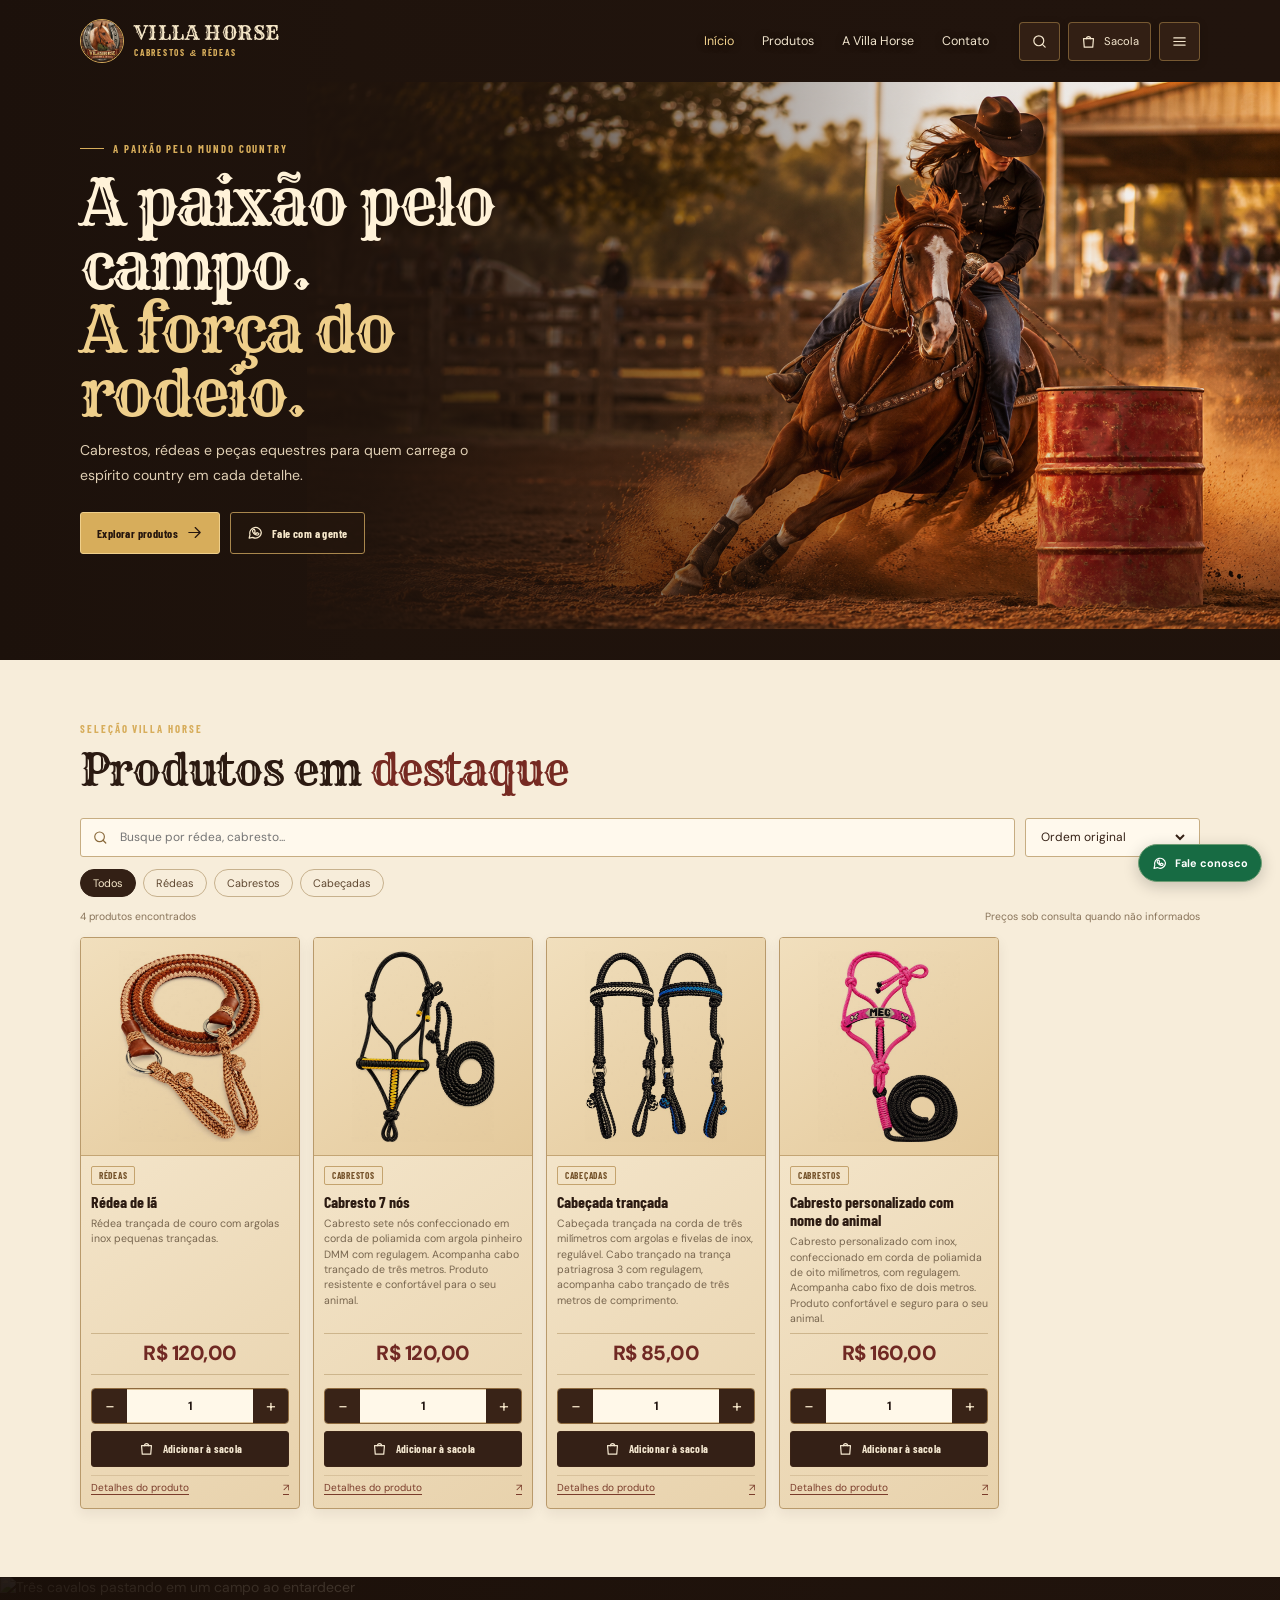
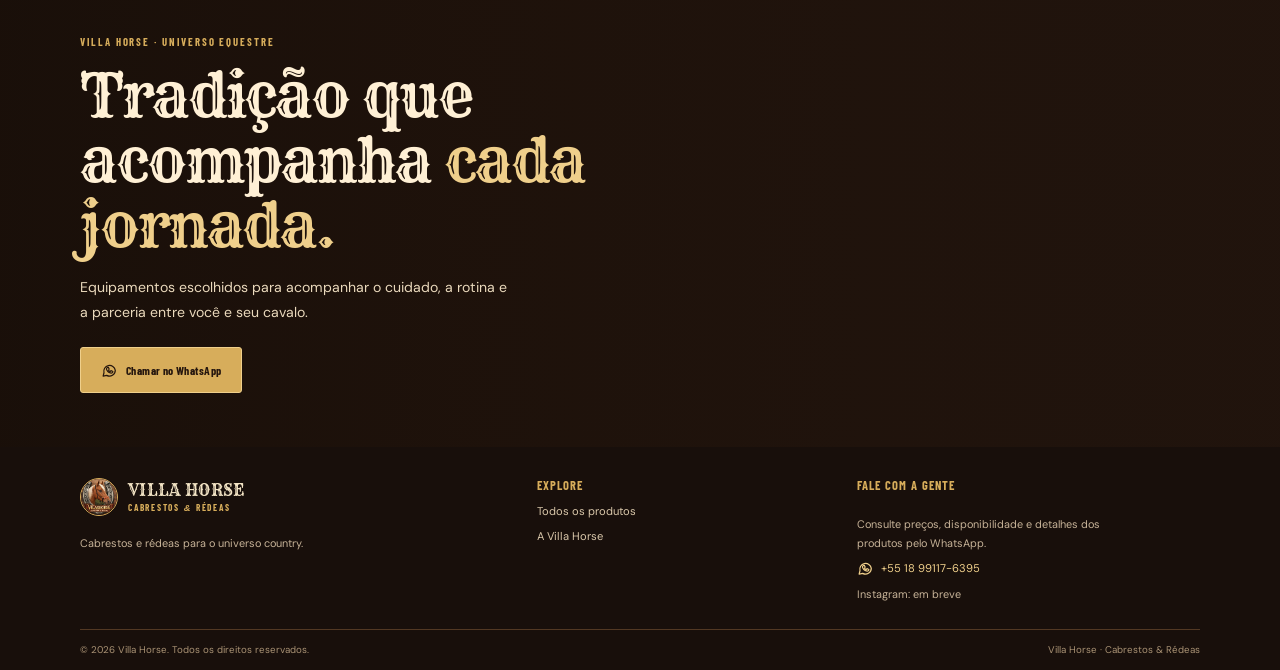
==== commit 10c7bd4d: "Atualiza site Villa Horse" ====
--- a/index.html
+++ b/index.html
@@ -7,22 +7,19 @@
       content="width=device-width, initial-scale=1, viewport-fit=cover"
     />
     <meta name="theme-color" content="#20140f" />
-
-    <title>Villa Horse | Cabrestos, Rédeas e Cabeçadas</title>
-
+    <title>Villa Horse | Cabrestos, Rédeas e Mundo Country</title>
     <meta
       name="description"
-      content="Conheça os cabrestos, rédeas e cabeçadas da Villa Horse. Escolha seus produtos e finalize seu pedido diretamente pelo WhatsApp."
-    />
-
+      content="Conheça os cabrestos, rédeas e cabeçadas da Villa Horse. Explore o catálogo e monte seu pedido para finalizar diretamente pelo WhatsApp."
+    />
     <meta property="og:type" content="website" />
     <meta
       property="og:title"
-      content="Villa Horse | Cabrestos, Rédeas e Cabeçadas"
+      content="Villa Horse | Tradição e qualidade para o seu cavalo"
     />
     <meta
       property="og:description"
-      content="Cabrestos, rédeas e cabeçadas para quem vive o mundo country. Faça seu pedido pelo WhatsApp."
+      content="Cabrestos, rédeas e acessórios para quem vive o mundo country. Faça seu pedido pelo WhatsApp."
     />
     <meta property="og:image" content="assets/img/logo-villa-horse.webp" />
 
@@ -33,7 +30,6 @@
 
     <link rel="preconnect" href="https://fonts.googleapis.com" />
     <link rel="preconnect" href="https://fonts.gstatic.com" crossorigin />
-
     <link
       href="https://fonts.googleapis.com/css2?family=Barlow+Condensed:wght@500;600;700;800&family=DM+Sans:wght@400;500;600;700&family=Rye&display=swap"
       rel="stylesheet"
@@ -89,6 +85,8 @@
         />
       </symbol>
     </svg>
+
+    <!-- CABEÇALHO -->
 
     <header class="site-header">
       <div class="container header-inner">
@@ -110,9 +108,8 @@
 
         <nav id="nav" class="main-nav" aria-label="Navegação principal">
           <a class="active" href="#inicio">Início</a>
-          <a href="#categorias">Categorias</a>
           <a href="#produtos">Produtos</a>
-          <a href="#sobre">Nossa essência</a>
+          <a href="#sobre">A Villa Horse</a>
           <a href="#contato">Contato</a>
         </nav>
 
@@ -159,11 +156,7 @@
 
       <section id="inicio" class="hero dark" aria-labelledby="h1">
         <div class="hero-photo" aria-hidden="true">
-          <img
-            src="https://images.unsplash.com/photo-1504310977373-186d29f99322?auto=format&fit=crop&w=1600&q=78"
-            alt=""
-            fetchpriority="high"
-          />
+          <img src="assets/img/prova-tambor.png" alt="" fetchpriority="high" />
         </div>
 
         <div class="hero-shade" aria-hidden="true"></div>
@@ -175,11 +168,14 @@
               A paixão pelo mundo country
             </div>
 
-            <h1 id="h1">Tradição que acompanha <em>seu cavalo.</em></h1>
+            <h1 id="h1">
+              A paixão pelo campo.<br />
+              <em>A força do rodeio.</em>
+            </h1>
 
             <p>
-              Cabrestos, rédeas e cabeçadas para acompanhar você e seu cavalo na
-              rotina do campo.
+              Cabrestos, rédeas e peças equestres para quem carrega o espírito
+              country em cada detalhe.
             </p>
 
             <div class="hero-actions">
@@ -193,110 +189,11 @@
                 Fale com a gente
               </a>
             </div>
-
-            <div class="hero-proof">
-              <span>
-                <svg class="icon"><use href="#i-shield" /></svg>
-                Atendimento próximo
-              </span>
-
-              <span>
-                <svg class="icon"><use href="#i-rope" /></svg>
-                Para a rotina no campo
-              </span>
-            </div>
-          </div>
-
-          <div class="hero-stamp" aria-label="Villa Horse, cabrestos e rédeas">
-            <span class="stamp-ring">VH</span>
-            <span class="stamp-caption">Raiz country</span>
-
-            <strong>
-              Feito para<br />
-              quem vive o campo
-            </strong>
-
-            <span class="stamp-line"></span>
-
-            <small>VILLA HORSE · DESDE SEMPRE NO CORAÇÃO DO CAMPO</small>
-          </div>
-        </div>
-
-        <a class="hero-scroll" href="#categorias">
-          <span></span>
-          Explore a Villa Horse
-        </a>
+          </div>
+        </div>
       </section>
 
-      <!-- DIFERENCIAIS -->
-
-      <section class="benefits" aria-label="Diferenciais da loja">
-        <div class="container benefits-grid">
-          <div class="benefit">
-            <span class="benefit-icon">
-              <svg class="icon"><use href="#i-rope" /></svg>
-            </span>
-
-            <div>
-              <strong>Essência country</strong>
-              <small>Produtos para a vida no campo</small>
-            </div>
-          </div>
-
-          <div class="benefit">
-            <span class="benefit-icon">
-              <svg class="icon"><use href="#i-bag" /></svg>
-            </span>
-
-            <div>
-              <strong>Pedido sem complicação</strong>
-              <small>Monte sua sacola pelo site</small>
-            </div>
-          </div>
-
-          <div class="benefit">
-            <span class="benefit-icon">
-              <svg class="icon"><use href="#i-whatsapp" /></svg>
-            </span>
-
-            <div>
-              <strong>Conversa direta</strong>
-              <small>Finalize seu pedido no WhatsApp</small>
-            </div>
-          </div>
-        </div>
-      </section>
-
-      <!-- CATEGORIAS COMPACTAS -->
-
-      <section
-        id="categorias"
-        class="section categories-section"
-        aria-labelledby="h-cat"
-      >
-        <div class="container">
-          <div class="section-heading">
-            <div>
-              <span class="section-kicker">Encontre o que procura</span>
-              <h2 id="h-cat">Feito para o <em>mundo country</em></h2>
-            </div>
-
-            <p>
-              Encontre rédeas, cabrestos e cabeçadas para acompanhar você e seu
-              cavalo.
-            </p>
-          </div>
-
-          <div
-            id="cats"
-            class="category-grid"
-            role="group"
-            aria-label="Filtrar por categoria"
-          ></div>
-        </div>
-      </section>
-
-      <!-- CATÁLOGO -->
+      <!-- PRODUTOS -->
 
       <section
         id="produtos"
@@ -309,19 +206,12 @@
               <span class="section-kicker">Seleção Villa Horse</span>
               <h2 id="h-prod">Produtos em <em>destaque</em></h2>
             </div>
-
-            <p>
-              Escolha seus favoritos, monte seu pedido e combine os detalhes
-              diretamente com a gente.
-            </p>
           </div>
 
           <div class="catalog-toolbar">
             <div class="search-field">
               <svg class="icon"><use href="#i-search" /></svg>
-
               <label class="visually-hidden" for="q">Buscar produtos</label>
-
               <input
                 id="q"
                 type="search"
@@ -332,7 +222,6 @@
 
             <div class="sort-field">
               <label class="visually-hidden" for="ord">Ordenar produtos</label>
-
               <select id="ord">
                 <option value="">Ordem original</option>
                 <option value="az">Nome: A–Z</option>
@@ -358,102 +247,40 @@
         </div>
       </section>
 
-      <!-- FOTO DE CAVALO E IDENTIDADE DA MARCA -->
+      <!-- FOTO ORIGINAL DE CAVALOS DO SITE -->
 
       <section id="sobre" class="story-section dark" aria-labelledby="h-sobre">
-        <div class="story-texture" aria-hidden="true"></div>
+        <img
+          class="story-background"
+          src="https://images.unsplash.com/photo-1697390207235-cc1e46d6008b?auto=format&amp;fit=crop&amp;w=1800&amp;q=85"
+          alt="Três cavalos pastando em um campo ao entardecer"
+          loading="lazy"
+          decoding="async"
+        />
+
+        <div class="story-overlay" aria-hidden="true"></div>
 
         <div class="container story-grid">
-          <div class="story-image-wrap">
-            <img
-              src="https://images.unsplash.com/photo-1694277226952-5443d47db7ea?auto=format&amp;fit=crop&amp;w=900&amp;q=82"
-              alt="Cavalo castanho em um pasto verde, em ambiente natural"
-              width="600"
-              height="800"
-              loading="lazy"
-              decoding="async"
-            />
-
-            <span class="story-image-caption">
-              Espírito livre. Raiz country.
+          <div class="story-copy">
+            <span class="section-kicker">
+              VILLA HORSE · UNIVERSO EQUESTRE
             </span>
-          </div>
-
-          <div class="story-copy">
-            <span class="section-kicker">A essência da marca</span>
 
             <h2 id="h-sobre">
-              O amor pelo campo está em <em>cada detalhe.</em>
+              Tradição que acompanha
+              <em>cada jornada.</em>
             </h2>
 
             <p>
-              A Villa Horse reúne cabrestos, rédeas e cabeçadas para quem vive a
-              paixão pelo mundo country. Aqui você conhece os modelos, confere
-              os detalhes e monta seu pedido para conversar diretamente com a
-              gente.
+              Equipamentos escolhidos para acompanhar o cuidado, a rotina e a
+              parceria entre você e seu cavalo.
             </p>
 
-            <p>
-              Quer saber mais sobre um modelo, consultar valores ou conversar
-              sobre personalização? Estamos a uma mensagem de distância.
-            </p>
-
             <a class="btn btn-gold" data-wa target="_blank" rel="noopener">
-              Converse com a Villa Horse
-              <svg class="icon"><use href="#i-arrow" /></svg>
+              <svg class="icon"><use href="#i-whatsapp" /></svg>
+              Chamar no WhatsApp
             </a>
           </div>
-        </div>
-      </section>
-
-      <!-- DICAS -->
-
-      <section
-        id="dicas"
-        class="section tips-section"
-        aria-labelledby="h-dicas"
-      >
-        <div class="container">
-          <div class="section-heading">
-            <div>
-              <span class="section-kicker">Conteúdo para quem cuida</span>
-              <h2 id="h-dicas">Dicas & <em>cuidados</em></h2>
-            </div>
-
-            <p>
-              Informações úteis para conhecer os produtos e cuidar bem deles.
-            </p>
-          </div>
-
-          <div id="arts" class="tips-grid"></div>
-
-          <p class="tips-note">
-            Conteúdo informativo. Para dúvidas específicas sobre ajuste e uso no
-            animal, procure um profissional qualificado.
-          </p>
-        </div>
-      </section>
-
-      <!-- CONTATO COM FOTOGRAFIA RURAL -->
-
-      <section class="contact-band" aria-label="Fale com a Villa Horse">
-        <div class="container contact-band-inner">
-          <div>
-            <span class="section-kicker">Vamos conversar?</span>
-
-            <h2>Seu próximo cabresto ou rédea começa <em>por aqui.</em></h2>
-
-            <p>
-              Escolha os produtos no catálogo e finalize seu pedido em uma
-              conversa pelo WhatsApp.
-            </p>
-          </div>
-
-          <a class="btn btn-dark" data-wa target="_blank" rel="noopener">
-            <svg class="icon"><use href="#i-whatsapp" /></svg>
-            Chamar no WhatsApp
-            <svg class="icon"><use href="#i-arrow" /></svg>
-          </a>
         </div>
       </section>
     </main>
@@ -480,15 +307,13 @@
             </span>
           </a>
 
-          <p>Tradição, cuidado e paixão pelo universo dos cavalos.</p>
+          <p>Cabrestos e rédeas para o universo country.</p>
         </div>
 
         <div class="footer-links">
           <strong>Explore</strong>
-          <a href="#categorias">Categorias</a>
           <a href="#produtos">Todos os produtos</a>
-          <a href="#sobre">Nossa essência</a>
-          <a href="#dicas">Dicas & cuidados</a>
+          <a href="#sobre">A Villa Horse</a>
         </div>
 
         <div class="footer-contact">
@@ -509,15 +334,15 @@
       </div>
 
       <div class="container footer-bottom">
-        <span>
-          © <span id="y"></span> Villa Horse. Todos os direitos reservados.
-        </span>
-
-        <span>Feito para quem vive o mundo country.</span>
+        <span
+          >© <span id="y"></span> Villa Horse. Todos os direitos
+          reservados.</span
+        >
+        <span>Villa Horse · Cabrestos & Rédeas</span>
       </div>
     </footer>
 
-    <!-- BOTÃO WHATSAPP -->
+    <!-- WHATSAPP FLUTUANTE -->
 
     <a
       class="whatsapp-float"
@@ -530,7 +355,7 @@
       <span>Fale conosco</span>
     </a>
 
-    <!-- BARRA FIXA DO CARRINHO NO CELULAR -->
+    <!-- SACOLA -->
 
     <div id="bar" class="cart-bottom-bar dark" hidden>
       <span class="bar-bag">
@@ -555,11 +380,16 @@
 
     <div id="live" class="toast" role="status" aria-live="polite"></div>
 
-    <!-- JANELA DE DETALHES DO PRODUTO -->
+    <!-- CONTÊINERES PARA O SCRIPT -->
+
+    <div id="cats" hidden></div>
+    <div id="arts" hidden></div>
+
+    <!-- DETALHES DO PRODUTO -->
 
     <dialog id="det" class="dialog product-dialog"></dialog>
 
-    <!-- JANELA DO CARRINHO -->
+    <!-- CARRINHO -->
 
     <dialog id="cart" class="dialog cart-dialog" aria-labelledby="ct">
       <div class="cart-sheet">
@@ -588,6 +418,15 @@
         <ul id="lines" class="cart-lines"></ul>
 
         <div class="cart-checkout">
+          <label for="obs">Observações <span>(opcional)</span></label>
+
+          <textarea
+            id="obs"
+            rows="3"
+            maxlength="500"
+            placeholder="Cor, medidas, personalização ou alguma dúvida..."
+          ></textarea>
+
           <div class="subtotal-row">
             <span>Subtotal</span>
             <strong id="csub"></strong>
@@ -610,8 +449,8 @@
           </a>
 
           <p class="checkout-disclaimer">
-            A disponibilidade, o valor final e o frete serão confirmados na
-            conversa. Se necessário,
+            O pedido será enviado como mensagem pronta. A disponibilidade, o
+            valor final e o frete serão confirmados na conversa. Se necessário,
             <button type="button" id="copy" class="copy-message">
               copie a mensagem
             </button>
--- a/css/style.css
+++ b/css/style.css
@@ -1,59 +1,55 @@
 :root {
-  --ink: #21150f;
-  --ink-soft: #302017;
+  --ink: #20140f;
+  --ink-soft: #342016;
   --wood: #4a2c1c;
   --wine: #762a22;
   --gold: #d7ad5b;
   --gold-light: #efcf8b;
   --cream: #f4e7d0;
-  --paper: #fbf8f1;
-  --paper-deep: #f0e7d8;
-  --line: #e2d4bd;
-  --muted: #766658;
-
-  --head: "Barlow Condensed", Impact, "Arial Narrow", sans-serif;
+  --paper: #fbf5e9;
+  --paper-deep: #ead8b9;
+  --line: #cdb58c;
+
   --display: "Rye", Georgia, serif;
-  --body: "DM Sans", system-ui, -apple-system, "Segoe UI", sans-serif;
-
-  --radius: 14px;
-  --shadow: 0 18px 46px rgba(35, 21, 13, 0.12);
-}
+  --head: "Barlow Condensed", Arial, sans-serif;
+  --body: "DM Sans", Arial, sans-serif;
+
+  --shadow: 0 12px 28px rgba(35, 20, 12, 0.12);
+}
+
+/* RESET */
 
 * {
   box-sizing: border-box;
 }
 
-[hidden] {
-  display: none !important;
-}
-
 html {
   scroll-behavior: smooth;
-  scroll-padding-top: 90px;
-  -webkit-text-size-adjust: 100%;
+  scroll-padding-top: 88px;
 }
 
 body {
   margin: 0;
-  overflow-x: hidden;
+  background: var(--paper);
   color: var(--ink);
-  background: var(--paper);
-  font: 400 15px/1.6 var(--body);
-}
-
-body.has-bar {
-  padding-bottom: calc(88px + env(safe-area-inset-bottom));
-}
-
-body:has(dialog[open]) {
-  overflow: hidden;
-}
-
+  font-family: var(--body);
+  font-size: 14px;
+  line-height: 1.5;
+}
+
+body,
 button,
 input,
 select,
 textarea {
-  font: inherit;
+  font-family: var(--body);
+}
+
+button,
+input,
+select,
+textarea {
+  font-size: inherit;
 }
 
 button,
@@ -61,17 +57,33 @@
   -webkit-tap-highlight-color: transparent;
 }
 
+a {
+  color: inherit;
+  text-decoration: none;
+}
+
+button {
+  cursor: pointer;
+}
+
 img {
   display: block;
   max-width: 100%;
 }
 
-a {
-  color: inherit;
-}
-
-button {
-  color: inherit;
+[hidden] {
+  display: none !important;
+}
+
+.icon {
+  width: 17px;
+  height: 17px;
+  fill: none;
+  stroke: currentColor;
+  stroke-width: 1.7;
+  stroke-linecap: round;
+  stroke-linejoin: round;
+  vertical-align: middle;
 }
 
 .svg-sprite {
@@ -81,19 +93,8 @@
   overflow: hidden;
 }
 
-.icon {
-  width: 21px;
-  height: 21px;
-  fill: none;
-  stroke: currentColor;
-  stroke-width: 1.7;
-  stroke-linecap: round;
-  stroke-linejoin: round;
-  flex: 0 0 auto;
-}
-
 .container {
-  width: min(100% - 36px, 1190px);
+  width: min(1120px, calc(100% - 40px));
   margin-inline: auto;
 }
 
@@ -109,160 +110,85 @@
   border: 0;
 }
 
-:focus-visible {
-  outline: 3px solid var(--wine);
-  outline-offset: 3px;
-}
-
 .dark {
   color: var(--cream);
-}
-
-/* BARRA SUPERIOR */
-
-.announcement-bar {
-  background: #170f0b;
-  color: #e5d2ad;
-  border-bottom: 1px solid rgba(215, 173, 91, 0.22);
-  font-size: 11px;
-  letter-spacing: 0.06em;
-}
-
-.announcement-inner {
-  min-height: 33px;
+  background: var(--ink);
+}
+
+/* CABEÇALHO */
+
+.site-header {
+  position: absolute;
+  inset: 0 0 auto;
+  z-index: 30;
+  width: 100%;
+  background: transparent;
+  border: 0;
+  box-shadow: none;
+  backdrop-filter: none;
+  -webkit-backdrop-filter: none;
+}
+
+.header-inner {
+  min-height: 82px;
   display: flex;
   align-items: center;
-  gap: 18px;
-}
-
-.announcement-inner > span {
-  display: inline-flex;
-  align-items: center;
-  gap: 8px;
-  white-space: nowrap;
-}
-
-.announcement-dot {
-  width: 6px;
-  height: 6px;
-  background: var(--gold);
-  border-radius: 50%;
-  box-shadow: 0 0 0 4px rgba(215, 173, 91, 0.13);
-}
-
-.announcement-separator {
-  width: 1px;
-  height: 13px;
-  background: rgba(215, 173, 91, 0.3);
-}
-
-.announcement-right {
-  margin-left: auto;
-  color: #bba88a;
-}
-
-/* CABEÇALHO */
-
-.site-header {
-  position: sticky;
-  top: 0;
-  z-index: 50;
-  color: var(--cream);
-  background: rgba(33, 21, 15, 0.97);
-  border-bottom: 1px solid rgba(215, 173, 91, 0.3);
-  box-shadow: 0 8px 24px rgba(0, 0, 0, 0.12);
-  backdrop-filter: blur(16px);
-}
-
-.header-inner {
-  min-height: 86px;
-  display: flex;
-  align-items: center;
-  gap: 24px;
+  gap: 30px;
 }
 
 .brand {
-  min-width: 205px;
   display: inline-flex;
   align-items: center;
   gap: 10px;
-  text-decoration: none;
-  color: var(--cream);
+  flex-shrink: 0;
 }
 
 .brand-emblem {
-  width: 62px;
-  height: 62px;
-  flex: 0 0 62px;
-  padding: 3px;
+  width: 44px;
+  height: 44px;
   overflow: hidden;
-  border: 1px solid rgba(215, 173, 91, 0.65);
-  border-radius: 9px;
-  background: #392317;
-  box-shadow: inset 0 0 0 3px rgba(215, 173, 91, 0.08);
+  border: 1px solid var(--gold);
+  border-radius: 50%;
+  background: #f4e6ce;
 }
 
 .brand-emblem img {
   width: 100%;
   height: 100%;
-  object-fit: contain;
-  border-radius: 6px;
-}
-
-.brand-wording {
-  display: flex;
-  flex-direction: column;
-  line-height: 1;
+  object-fit: cover;
+}
+
+.brand-wording strong,
+.brand-wording small {
+  display: block;
 }
 
 .brand-wording strong {
-  font: 1.55rem/0.98 var(--display);
+  font: 1.25rem/1 var(--display);
+  color: #f4e5c6;
+  letter-spacing: 0.02em;
+}
+
+.brand-wording small {
+  margin-top: 5px;
+  font: 700 0.58rem/1 var(--head);
+  letter-spacing: 0.19em;
   color: var(--gold);
-  letter-spacing: 0.025em;
-  white-space: nowrap;
-}
-
-.brand-wording small {
-  margin-top: 7px;
-  color: #e9d8b9;
-  font: 700 0.61rem/1 var(--head);
-  letter-spacing: 0.2em;
-}
-
-.brand-wording i {
-  color: var(--gold);
-  font-style: normal;
 }
 
 .main-nav {
   display: flex;
   align-items: center;
   justify-content: center;
-  gap: clamp(13px, 2.1vw, 29px);
+  gap: clamp(13px, 2.3vw, 28px);
   margin-left: auto;
 }
 
 .main-nav a {
-  position: relative;
-  padding: 10px 0;
-  color: #e7dcc9;
-  font-size: 12px;
-  font-weight: 600;
-  letter-spacing: 0.02em;
-  text-decoration: none;
+  font-size: 0.78rem;
+  color: #f2e5ce;
+  text-shadow: 0 1px 7px rgba(0, 0, 0, 0.65);
   transition: color 0.2s;
-  white-space: nowrap;
-}
-
-.main-nav a::after {
-  content: "";
-  position: absolute;
-  left: 0;
-  right: 100%;
-  bottom: 3px;
-  height: 2px;
-  background: var(--gold);
-  transition: right 0.2s;
 }
 
 .main-nav a:hover,
@@ -270,68 +196,49 @@
   color: var(--gold-light);
 }
 
-.main-nav a:hover::after,
-.main-nav a.active::after {
-  right: 0;
-}
-
 .header-actions {
   display: flex;
   align-items: center;
-  gap: 4px;
-  margin-left: 8px;
-}
-
-.icon-btn {
-  position: relative;
-  width: 42px;
-  height: 42px;
+  gap: 8px;
+}
+
+/* LUPA E SACOLA EM MARROM-ESCURO */
+
+.header-actions .icon-btn {
   display: inline-flex;
   align-items: center;
   justify-content: center;
   gap: 7px;
-  border: 1px solid transparent;
-  border-radius: 99px;
-  color: var(--cream);
-  background: transparent;
-  cursor: pointer;
-  transition:
-    color 0.18s,
-    background 0.18s,
-    border-color 0.18s;
-}
-
-.icon-btn:hover {
+  min-height: 39px;
+  padding: 0 11px;
+  border: 1px solid rgba(215, 173, 91, 0.42);
+  border-radius: 4px;
+  background: rgba(52, 32, 22, 0.94);
+  color: #f5e7ce;
+  box-shadow: 0 2px 8px rgba(0, 0, 0, 0.16);
+}
+
+.header-actions .icon-btn:hover {
+  border-color: var(--gold-light);
+  background: #4a2c1c;
   color: var(--gold-light);
-  background: rgba(255, 255, 255, 0.06);
-  border-color: rgba(215, 173, 91, 0.2);
-}
-
-.cart-trigger {
-  width: auto;
-  padding: 0 11px;
-  border-color: rgba(215, 173, 91, 0.35);
 }
 
 .cart-trigger-label {
-  font-size: 12px;
-  font-weight: 600;
+  font-size: 0.7rem;
 }
 
 .cnt {
-  position: absolute;
-  top: -5px;
-  right: -1px;
-  min-width: 19px;
-  height: 19px;
-  padding: 0 5px;
-  border-radius: 50px;
+  display: grid;
+  place-items: center;
+  min-width: 17px;
+  height: 17px;
+  padding: 0 4px;
+  border-radius: 50%;
+  background: var(--gold);
   color: var(--ink);
-  background: var(--gold);
-  font-size: 11px;
+  font-size: 10px;
   font-weight: 800;
-  line-height: 19px;
-  text-align: center;
 }
 
 .menu-btn {
@@ -342,643 +249,323 @@
 
 .hero {
   position: relative;
-  min-height: min(740px, 78svh);
   isolation: isolate;
+  min-height: clamp(570px, 53vw, 660px);
   display: flex;
   align-items: center;
   overflow: hidden;
-  color: var(--cream);
-  background: #21150f;
-}
-
-.hero-photo,
+  padding-top: 0;
+  background: #21140d;
+}
+
+/*
+  A fotografia começa abaixo do cabeçalho.
+  O object-fit contain preserva a imagem inteira no desktop.
+*/
+
+.hero-photo {
+  position: absolute;
+  inset: 82px 0 0 auto;
+  z-index: -2;
+  width: min(76%, 1080px);
+  overflow: hidden;
+  background: transparent;
+}
+
+.hero-photo img {
+  display: block;
+  width: 100%;
+  height: 100%;
+  max-width: none;
+  object-fit: contain;
+  object-position: right top;
+}
+
 .hero-shade {
   position: absolute;
   inset: 0;
-  z-index: -2;
-}
-
-.hero-photo img {
-  width: 100%;
-  height: 100%;
-  object-fit: cover;
-  object-position: 67% 45%;
-}
-
-.hero-shade {
   z-index: -1;
   background:
     linear-gradient(
       90deg,
-      rgba(26, 16, 11, 0.97) 0%,
-      rgba(26, 16, 11, 0.86) 34%,
-      rgba(26, 16, 11, 0.46) 61%,
-      rgba(26, 16, 11, 0.12) 100%
+      rgba(28, 17, 11, 0.99) 0%,
+      rgba(31, 19, 12, 0.94) 29%,
+      rgba(31, 19, 12, 0.55) 49%,
+      rgba(31, 19, 12, 0.08) 75%,
+      rgba(31, 19, 12, 0.02) 100%
     ),
-    linear-gradient(0deg, rgba(26, 16, 11, 0.72) 0%, transparent 31%);
-}
-
-.hero::before {
-  content: "";
-  position: absolute;
-  inset: 14px;
-  z-index: 0;
-  border: 1px solid rgba(215, 173, 91, 0.27);
-  pointer-events: none;
+    linear-gradient(0deg, rgba(25, 14, 8, 0.25), transparent 38%);
 }
 
 .hero-inner {
-  position: relative;
-  z-index: 1;
-  display: flex;
-  align-items: center;
-  justify-content: space-between;
-  gap: 32px;
-  padding-block: 84px 106px;
+  width: min(1120px, calc(100% - 40px));
+  padding-block: 105px 70px;
 }
 
 .hero-copy {
-  max-width: 670px;
+  width: min(485px, 48%);
 }
 
 .eyebrow,
 .section-kicker {
-  display: inline-flex;
+  font: 700 0.67rem/1.4 var(--head);
+  letter-spacing: 0.18em;
+  text-transform: uppercase;
+  color: var(--gold);
+}
+
+.eyebrow {
+  display: flex;
   align-items: center;
   gap: 9px;
-  color: #bb8f44;
-  font-size: 10px;
-  font-weight: 800;
-  letter-spacing: 0.2em;
-  line-height: 1.4;
-  text-transform: uppercase;
-}
-
-.eyebrow {
-  color: var(--gold-light);
 }
 
 .eyebrow span {
-  width: 30px;
+  width: 24px;
   height: 1px;
   background: var(--gold);
 }
 
 .hero h1 {
-  max-width: 11ch;
-  margin: 22px 0 20px;
-  font: 400 clamp(3rem, 6.2vw, 5.8rem)/0.99 var(--display);
-  letter-spacing: -0.04em;
-  text-wrap: balance;
-}
-
-.hero h1 em,
-.section-heading h2 em,
-.story-copy h2 em,
-.contact-band h2 em {
-  color: var(--gold);
+  margin: 15px 0 13px;
+  font: 400 clamp(2.8rem, 5vw, 4.7rem)/0.99 var(--display);
+  letter-spacing: -0.045em;
+  color: #fff2d8;
+}
+
+.hero h1 em {
   font-style: normal;
+  color: var(--gold-light);
 }
 
 .hero-copy > p {
-  max-width: 440px;
+  max-width: 400px;
   margin: 0;
-  color: #dfd0b7;
-  font-size: clamp(15px, 1.45vw, 18px);
+  color: #e0cfb4;
+  font-size: 0.88rem;
   line-height: 1.8;
 }
 
 .hero-actions {
   display: flex;
   flex-wrap: wrap;
-  align-items: center;
-  gap: 12px;
-  margin-top: 30px;
-}
+  gap: 10px;
+  margin-top: 23px;
+}
+
+/* BOTÕES */
 
 .btn {
-  min-height: 49px;
   display: inline-flex;
   align-items: center;
   justify-content: center;
-  gap: 10px;
-  padding: 0 20px;
+  gap: 8px;
+  min-height: 42px;
+  padding: 0 16px;
   border: 1px solid transparent;
-  border-radius: 7px;
-  font-weight: 700;
-  font-size: 13px;
-  letter-spacing: 0.015em;
-  text-align: center;
-  text-decoration: none;
-  cursor: pointer;
+  border-radius: 3px;
+  font: 700 0.73rem var(--head);
+  letter-spacing: 0.035em;
   transition:
-    transform 0.18s,
-    background 0.18s,
-    border-color 0.18s,
-    box-shadow 0.18s;
-}
-
-.btn .icon {
-  width: 18px;
-  height: 18px;
+    transform 0.2s,
+    background 0.2s,
+    border-color 0.2s;
 }
 
 .btn:hover {
-  transform: translateY(-2px);
+  transform: translateY(-1px);
 }
 
 .btn-gold {
   background: var(--gold);
-  color: var(--ink);
-  box-shadow: 0 8px 24px rgba(215, 173, 91, 0.15);
+  border-color: var(--gold-light);
+  color: #25160e;
 }
 
 .btn-gold:hover {
   background: var(--gold-light);
-  box-shadow: 0 12px 28px rgba(215, 173, 91, 0.24);
 }
 
 .btn-outline {
+  border-color: #a9874d;
+  background: #25160d8c;
+  color: #f6e7ca;
+}
+
+.btn-outline:hover {
+  background: #422719;
+}
+
+.btn-dark {
+  background: var(--ink);
   color: var(--cream);
-  border-color: rgba(243, 230, 204, 0.43);
-  background: rgba(30, 18, 12, 0.22);
-}
-
-.btn-outline:hover {
-  border-color: var(--gold);
-  background: rgba(255, 255, 255, 0.07);
-}
-
-.hero-proof {
-  display: flex;
-  flex-wrap: wrap;
-  gap: 22px;
-  margin-top: 34px;
-  color: #d8c9b1;
-  font-size: 11px;
-}
-
-.hero-proof span {
-  display: inline-flex;
-  align-items: center;
-  gap: 8px;
-}
-
-.hero-proof .icon {
-  width: 17px;
-  height: 17px;
-  color: var(--gold);
-}
-
-.hero-stamp {
-  width: 184px;
-  min-width: 184px;
-  display: flex;
-  flex-direction: column;
-  align-items: center;
-  margin-top: 130px;
-  padding: 19px 14px;
-  border: 1px solid rgba(215, 173, 91, 0.6);
-  outline: 5px solid rgba(33, 21, 15, 0.45);
-  background: rgba(33, 21, 15, 0.72);
-  text-align: center;
-  transform: rotate(3deg);
-  box-shadow: 0 20px 45px rgba(0, 0, 0, 0.22);
-}
-
-.stamp-ring {
-  width: 52px;
-  height: 52px;
+  border-color: #4e3020;
+}
+
+/* SEÇÕES E TÍTULOS */
+
+.section {
+  padding-block: 44px;
+}
+
+.section-heading {
+  display: flex;
+  align-items: end;
+  justify-content: space-between;
+  gap: 24px;
+  margin-bottom: 23px;
+}
+
+.section-heading > div {
+  max-width: 580px;
+}
+
+.section-heading h2,
+.story-copy h2 {
+  margin: 7px 0 0;
+  font: 400 clamp(1.9rem, 3.4vw, 2.8rem)/1.08 var(--display);
+  letter-spacing: -0.035em;
+  color: #2b1a11;
+}
+
+.section-heading h2 em {
+  font-style: normal;
+  color: var(--wine);
+}
+
+.section-heading > p {
+  max-width: 300px;
+  margin: 0 0 4px;
+  color: #78654f;
+  font-size: 0.75rem;
+  line-height: 1.7;
+}
+
+/* CATÁLOGO */
+
+.products-section {
+  padding-block: 58px 68px;
+  background: #f7edda;
+}
+
+.products-heading {
+  margin-bottom: 25px;
+}
+
+.catalog-toolbar {
   display: grid;
-  place-items: center;
-  margin-bottom: 11px;
-  border: 1px solid var(--gold);
-  border-radius: 50%;
-  color: var(--gold);
-  font: 1rem var(--display);
-}
-
-.stamp-caption {
-  color: var(--gold);
-  font-size: 9px;
-  letter-spacing: 0.18em;
-  text-transform: uppercase;
-}
-
-.hero-stamp strong {
-  margin-top: 8px;
-  font: 1.07rem/1.24 var(--display);
-}
-
-.stamp-line {
-  width: 45px;
-  height: 1px;
-  margin: 15px auto 11px;
-  background: var(--gold);
-}
-
-.hero-stamp small {
-  color: #c7b69a;
-  font-size: 7px;
-  letter-spacing: 0.12em;
-  line-height: 1.6;
-}
-
-.hero-scroll {
-  position: absolute;
-  z-index: 2;
-  bottom: 21px;
-  left: 50%;
+  grid-template-columns: minmax(0, 1fr) 175px;
+  gap: 10px;
+  margin-bottom: 12px;
+}
+
+.search-field,
+.sort-field {
   display: flex;
   align-items: center;
   gap: 9px;
-  color: #cfbea0;
-  font-size: 9px;
-  letter-spacing: 0.17em;
-  text-decoration: none;
-  text-transform: uppercase;
-  transform: translateX(-50%);
-  white-space: nowrap;
-}
-
-.hero-scroll span {
-  width: 23px;
-  height: 1px;
-  background: var(--gold);
-}
-
-/* DIFERENCIAIS */
-
-.benefits {
-  position: relative;
-  z-index: 2;
-  background: #f0e4cf;
-  border-bottom: 1px solid #dfcfb2;
-}
-
-.benefits-grid {
+  min-height: 39px;
+  padding: 0 11px;
+  border: 1px solid #c7ad82;
+  border-radius: 3px;
+  background: #fff9ed;
+  color: #8a6a3c;
+}
+
+.search-field input,
+.sort-field select {
+  width: 100%;
+  min-width: 0;
+  border: 0;
+  outline: 0;
+  background: transparent;
+  color: #352116;
+  font-size: 0.75rem;
+}
+
+.filter-chips {
+  display: flex;
+  gap: 7px;
+  flex-wrap: wrap;
+  margin-bottom: 12px;
+}
+
+.chip {
+  padding: 6px 12px;
+  border: 1px solid #c7b18d;
+  border-radius: 20px;
+  background: transparent;
+  color: #5e4730;
+  font-size: 0.68rem;
+}
+
+.chip[aria-pressed="true"],
+.chip:hover {
+  background: #332015;
+  border-color: #332015;
+  color: #f7e8ca;
+}
+
+.catalog-status {
+  display: flex;
+  justify-content: space-between;
+  gap: 12px;
+  margin: 4px 0 12px;
+  color: #89745a;
+  font-size: 0.65rem;
+}
+
+.catalog-status p {
+  margin: 0;
+}
+
+.product-grid {
   display: grid;
-  grid-template-columns: repeat(3, 1fr);
-}
-
-.benefit {
-  min-height: 93px;
-  display: flex;
-  align-items: center;
-  justify-content: center;
-  gap: 14px;
-  padding: 17px 20px;
-}
-
-.benefit + .benefit {
-  border-left: 1px solid #d7c4a5;
-}
-
-.benefit-icon {
-  width: 42px;
-  height: 42px;
-  display: grid;
-  place-items: center;
-  flex: 0 0 42px;
-  border: 1px solid #c5a264;
-  border-radius: 50%;
-  color: #8c622c;
-}
-
-.benefit-icon .icon {
-  width: 20px;
-  height: 20px;
-}
-
-.benefit strong,
-.benefit small {
-  display: block;
-}
-
-.benefit strong {
-  font-size: 12px;
-}
-
-.benefit small {
-  margin-top: 2px;
-  color: #806f5e;
-  font-size: 10px;
-}
-
-/* SEÇÕES */
-
-.section {
-  padding: 88px 0;
-}
-
-.section-heading {
-  display: flex;
-  align-items: end;
-  justify-content: space-between;
-  gap: 36px;
-  margin-bottom: 32px;
-}
-
-.section-heading h2,
-.story-copy h2,
-.contact-band h2 {
-  margin: 10px 0 0;
-  font: 400 clamp(2.2rem, 4.2vw, 3.55rem)/1.02 var(--display);
-  letter-spacing: -0.035em;
-}
-
-.section-heading > p {
-  max-width: 350px;
-  margin: 0 0 4px;
-  color: var(--muted);
-  font-size: 13px;
-  line-height: 1.8;
-}
-
-.categories-section {
-  background: var(--paper);
-}
-
-/* CATEGORIAS COMPACTAS */
-
-.category-grid {
-  display: grid;
-  grid-template-columns: repeat(3, minmax(0, 1fr));
-  gap: 14px;
-}
-
-.cat {
-  position: relative;
+  grid-template-columns: repeat(4, minmax(0, 220px));
+  gap: 13px;
+  align-items: stretch;
+}
+
+/* CARTÕES DOS PRODUTOS */
+
+.card {
+  display: flex;
   min-width: 0;
-  min-height: 112px;
-  display: grid;
-  grid-template-columns: 100px minmax(0, 1fr) 22px;
-  align-items: center;
-  gap: 13px;
-  padding: 8px 12px 8px 8px;
+  flex-direction: column;
   overflow: hidden;
-  border: 1px solid #e1d1b7;
-  border-radius: 13px;
-  background: linear-gradient(135deg, #fffdf8, #f0e4d0);
-  color: var(--ink);
-  text-align: left;
-  cursor: pointer;
-  box-shadow: 0 4px 14px rgba(44, 28, 16, 0.035);
+  border: 1px solid #b99a6b;
+  border-radius: 4px;
+  background: linear-gradient(145deg, #f8ecd5, #e8d2ac);
+  box-shadow: 0 5px 13px #2a1a1112;
   transition:
     transform 0.2s,
-    box-shadow 0.2s,
-    border-color 0.2s;
-}
-
-.cat:hover {
-  transform: translateY(-2px);
-  box-shadow: 0 10px 24px rgba(44, 28, 16, 0.1);
-  border-color: #c49a51;
-}
-
-.cat-photo {
-  width: 100px;
-  height: 94px;
+    box-shadow 0.2s;
+}
+
+.card:hover {
+  transform: translateY(-3px);
+  box-shadow: 0 12px 24px #2a1a1120;
+}
+
+/* IMAGENS QUADRADAS SEM CORTAR O PRODUTO */
+
+.thumb {
   display: block;
+  width: 100%;
+  aspect-ratio: 1 / 1;
   overflow: hidden;
-  border: 1px solid #e1d0b4;
-  border-radius: 10px;
-  background: #f2e6d3;
-}
-
-.cat-photo img {
+  padding: 8px;
+  border: 0;
+  border-bottom: 1px solid #c4a574;
+  background: linear-gradient(145deg, #f1dfbd, #e4c99b);
+}
+
+.thumb img {
   width: 100%;
   height: 100%;
   object-fit: contain;
-  padding: 7px;
   mix-blend-mode: multiply;
-}
-
-.cat .cn {
-  min-width: 0;
-  display: flex;
-  flex-direction: column;
-  align-items: flex-start;
-  justify-content: center;
-  gap: 4px;
-  color: #2d1c13;
-  background: transparent;
-  font: 700 1rem/1.05 var(--head);
-  letter-spacing: 0.045em;
-  text-transform: uppercase;
-}
-
-.cat .cn small {
-  color: #987346;
-  font: 600 10px/1.3 var(--body);
-  letter-spacing: 0.02em;
-  text-transform: none;
-}
-
-.cat-arrow {
-  color: #b1843f;
-  font: 1.1rem var(--body);
-  text-align: center;
-}
-
-.cat[aria-pressed="true"] {
-  border-color: var(--wine);
-  box-shadow: 0 0 0 2px rgba(118, 42, 34, 0.1);
-  background: #f2e5ce;
-}
-
-.cat[aria-pressed="true"] .cn {
-  color: var(--wine);
-}
-
-.cat[aria-pressed="true"] .cat-arrow {
-  color: var(--wine);
-}
-
-/* CATÁLOGO DE PRODUTOS */
-
-.products-section {
-  background: var(--paper-deep);
-  border-block: 1px solid #e4d4ba;
-}
-
-.products-heading {
-  margin-bottom: 25px;
-}
-
-.catalog-toolbar {
-  display: grid;
-  grid-template-columns: minmax(0, 1fr) 190px;
-  gap: 12px;
-  margin-bottom: 13px;
-}
-
-.search-field {
-  min-height: 48px;
-  display: flex;
-  align-items: center;
-  gap: 10px;
-  padding: 0 14px;
-  border: 1px solid #d7c6aa;
-  border-radius: 8px;
-  background: #fffdf9;
-  color: #8b7862;
-}
-
-.search-field .icon {
-  width: 19px;
-  height: 19px;
-}
-
-.search-field input {
-  width: 100%;
-  min-width: 0;
-  height: 46px;
-  border: 0;
-  outline: 0;
-  color: var(--ink);
-  background: transparent;
-  font-size: 13px;
-}
-
-.search-field input::placeholder {
-  color: #9b8a78;
-}
-
-.sort-field select {
-  width: 100%;
-  height: 48px;
-  padding: 0 12px;
-  border: 1px solid #d7c6aa;
-  border-radius: 8px;
-  background: #fffdf9;
-  color: #5c4a3a;
-  font-size: 12px;
-}
-
-.filter-chips {
-  display: flex;
-  gap: 8px;
-  padding: 4px 0 12px;
-  overflow-x: auto;
-  scrollbar-width: thin;
-}
-
-.chip {
-  flex: 0 0 auto;
-  min-height: 36px;
-  padding: 0 15px;
-  border: 1px solid #d4c0a0;
-  border-radius: 99px;
-  color: #685343;
-  background: transparent;
-  font-size: 11px;
-  font-weight: 700;
-  cursor: pointer;
-  transition:
-    background 0.18s,
-    color 0.18s,
-    border-color 0.18s;
-}
-
-.chip:hover,
-.chip[aria-pressed="true"] {
-  border-color: var(--ink-soft);
-  color: var(--cream);
-  background: var(--ink-soft);
-}
-
-.chip[aria-pressed="true"]::before {
-  content: "✓  ";
-  color: var(--gold);
-}
-
-.catalog-status {
-  display: flex;
-  align-items: center;
-  justify-content: space-between;
-  gap: 10px;
-  margin: 6px 0 15px;
-  color: #8b7865;
-  font-size: 10px;
-}
-
-.catalog-status p {
-  margin: 0;
-  color: #65513e;
-  font-weight: 700;
-}
-
-.product-grid {
-  display: grid;
-  grid-template-columns: repeat(4, minmax(0, 1fr));
-  gap: 18px;
-}
-
-.card {
-  min-width: 0;
-  position: relative;
-  display: flex;
-  flex-direction: column;
-  overflow: hidden;
-  border: 1px solid #e4d5bf;
-  border-radius: 11px;
-  background: #fffdf9;
-  box-shadow: 0 5px 16px rgba(47, 31, 20, 0.035);
-  transition:
-    transform 0.22s,
-    box-shadow 0.22s,
-    border-color 0.22s;
-}
-
-.card:hover {
-  transform: translateY(-4px);
-  border-color: #cfb17a;
-  box-shadow: 0 15px 32px rgba(50, 31, 18, 0.11);
-}
-
-.thumb {
-  position: relative;
-  display: block;
-  width: 100%;
-  padding: 0;
-  overflow: hidden;
-  border: 0;
-  background: linear-gradient(135deg, #fbf6eb, #eee1cc);
-  cursor: pointer;
-}
-
-.thumb::after {
-  content: "Ver detalhes ↗";
-  position: absolute;
-  right: 11px;
-  bottom: 11px;
-  padding: 6px 9px;
-  border: 1px solid rgba(215, 173, 91, 0.65);
-  border-radius: 5px;
-  color: var(--cream);
-  background: rgba(33, 21, 15, 0.86);
-  font-size: 9px;
-  opacity: 0;
-  transform: translateY(5px);
-  transition:
-    opacity 0.2s,
-    transform 0.2s;
-}
-
-.card:hover .thumb::after,
-.thumb:focus-visible::after {
-  opacity: 1;
-  transform: translateY(0);
-}
-
-.thumb img {
-  width: 100%;
-  height: 228px;
-  object-fit: contain;
-  padding: 15px;
-  mix-blend-mode: multiply;
-  transition: transform 0.35s;
+  transition: transform 0.25s;
 }
 
 .card:hover .thumb img {
@@ -986,81 +573,90 @@
 }
 
 .info {
+  display: flex;
   flex: 1;
-  display: flex;
   flex-direction: column;
-  padding: 16px 15px 15px;
+  align-items: stretch;
+  padding: 10px 10px 9px;
 }
 
 .product-tag {
   align-self: flex-start;
-  margin-bottom: 9px;
-  padding: 4px 7px;
-  border-radius: 4px;
-  color: #85602b;
-  background: #f4e6c9;
-  font-size: 8px;
+  padding: 3px 7px;
+  border: 1px solid #c4a36e;
+  border-radius: 2px;
+  color: #75532b;
+  font: 700 0.58rem var(--head);
+  letter-spacing: 0.08em;
+  text-transform: uppercase;
+}
+
+.info h3 {
+  margin: 8px 0 5px;
+  color: #2b1a11;
+  font: 700 1rem/1.15 var(--head);
+}
+
+.desc {
+  margin: 0 0 7px;
+  color: #78664f;
+  font-size: 0.66rem;
+  line-height: 1.45;
+}
+
+/* PREÇOS */
+
+.price {
+  width: 100%;
+  margin: auto 0 8px;
+  padding: 8px 0;
+  border: 0;
+  border-top: 1px solid #cdb58c;
+  border-bottom: 1px solid #cdb58c;
+  background: transparent;
+  color: #702923;
+  font-size: 1.28rem;
   font-weight: 800;
-  letter-spacing: 0.12em;
-  text-transform: uppercase;
-}
-
-.info h3 {
-  margin: 0 0 7px;
-  font: 700 1.18rem/1.1 var(--head);
-  letter-spacing: 0.015em;
-}
-
-.desc {
-  display: -webkit-box;
-  overflow: hidden;
-  margin: 0 0 12px;
-  color: #7b6a59;
-  font-size: 11px;
-  line-height: 1.6;
-  -webkit-line-clamp: 3;
-  -webkit-box-orient: vertical;
-}
-
-.price {
-  margin: auto 0 8px;
-  color: #743126;
-  font-size: 12px;
-  font-weight: 800;
-}
+  line-height: 1.15;
+  letter-spacing: -0.025em;
+  text-align: center;
+  font-variant-numeric: tabular-nums;
+}
+
+/* QUANTIDADE E SACOLA */
 
 .buy {
   display: flex;
   flex-direction: column;
-  gap: 9px;
-  margin-top: 7px;
+  gap: 7px;
+  margin-top: 5px;
 }
 
 .qty {
   display: flex;
   align-items: center;
   width: 100%;
-  min-height: 40px;
+  min-height: 35px;
   overflow: hidden;
-  border: 1px solid #dfd0b7;
-  border-radius: 6px;
-  background: #fff;
+  border: 1px solid #8e6a3e;
+  border-radius: 4px;
+  background: #fff8e9;
+  box-shadow: inset 0 0 0 1px #e0c89f;
 }
 
 .qty button {
-  width: 42px;
-  min-width: 42px;
-  height: 40px;
+  width: 35px;
+  min-width: 35px;
+  height: 34px;
   border: 0;
-  color: #493323;
-  background: #f4ead8;
-  font-size: 20px;
-  cursor: pointer;
-  transition: background 0.16s;
+  color: #f6e7ca;
+  background: #392317;
+  font-size: 18px;
+  transition: background 0.15s;
 }
 
 .qty button:hover {
-  background: #e9d4ac;
+  background: var(--wine);
 }
 
 .qty input,
@@ -1068,14 +664,14 @@
   flex: 1;
   width: 20px;
   min-width: 0;
-  height: 40px;
+  height: 34px;
   padding: 0;
   border: 0;
   color: var(--ink);
   background: transparent;
-  font-size: 13px;
+  font-size: 12px;
   font-weight: 700;
-  line-height: 40px;
+  line-height: 34px;
   text-align: center;
   -moz-appearance: textfield;
 }
@@ -1084,301 +680,156 @@
 .qty input::-webkit-outer-spin-button {
   margin: 0;
   -webkit-appearance: none;
+  appearance: none;
 }
 
 .buy .btn {
   width: 100%;
-  min-height: 43px;
-  border-radius: 6px;
-  color: #f7ecd7;
+  min-height: 36px;
+  padding-inline: 5px;
+  border: 1px solid #3b2417;
+  border-radius: 3px;
+  color: var(--cream);
   background: var(--ink-soft);
-  font-size: 11px;
+  font-size: 0.68rem;
 }
 
 .buy .btn:hover {
   background: var(--wine);
 }
 
-.info > .link {
-  align-self: center;
-  margin-top: 4px;
+.buy .btn:disabled {
+  opacity: 0.75;
 }
 
 .link {
-  min-height: 36px;
-  padding: 5px 7px;
+  display: inline-flex;
+  align-items: center;
+  justify-content: space-between;
+  gap: 6px;
+  margin-top: 8px;
+  padding: 5px 0;
   border: 0;
-  color: #78532b;
+  border-top: 1px solid #d8c19c;
   background: transparent;
-  font-size: 11px;
-  font-weight: 700;
+  color: #7a3c2b;
+  font-size: 0.63rem;
   text-decoration: underline;
   text-underline-offset: 3px;
-  cursor: pointer;
 }
 
 .empty-state {
-  padding: 30px 20px;
-  border: 1px dashed #c7ad81;
-  border-radius: 10px;
-  color: var(--muted);
+  padding: 25px;
+  border: 1px dashed #b99b6e;
   text-align: center;
-}
-
-/* SOBRE A VILLA HORSE */
+  color: #765d40;
+}
+
+/* SEÇÃO INSTITUCIONAL COM FOTO DO HARAS */
 
 .story-section {
   position: relative;
+  display: flex;
+  min-height: 420px;
+  align-items: center;
   overflow: hidden;
-  background: #21150f;
   isolation: isolate;
-}
-
-.story-texture {
+  background: #21140d;
+}
+
+.story-background {
+  position: absolute;
+  inset: 0;
+  z-index: -2;
+  width: 100%;
+  height: 100%;
+  max-width: none;
+  object-fit: cover;
+  object-position: center 62%;
+}
+
+.story-overlay {
   position: absolute;
   inset: 0;
   z-index: -1;
-  opacity: 0.15;
-  background:
-    repeating-linear-gradient(
-      0deg,
-      transparent 0 29px,
-      rgba(225, 184, 110, 0.25) 30px,
-      transparent 32px
-    ),
-    repeating-linear-gradient(
-      90deg,
-      transparent 0 110px,
-      rgba(0, 0, 0, 0.18) 112px,
-      transparent 118px
-    );
+  background: linear-gradient(
+    90deg,
+    rgba(25, 15, 9, 0.94) 0%,
+    rgba(29, 17, 10, 0.8) 36%,
+    rgba(29, 17, 10, 0.34) 67%,
+    rgba(29, 17, 10, 0.12) 100%
+  );
 }
 
 .story-grid {
-  display: grid;
-  grid-template-columns: minmax(280px, 0.82fr) 1.18fr;
+  display: flex;
+  min-height: 420px;
   align-items: center;
-  gap: clamp(40px, 8vw, 108px);
-  padding-block: 95px;
-}
-
-.story-image-wrap {
-  position: relative;
-  max-width: 420px;
-  padding: 7px;
-  border: 1px solid rgba(215, 173, 91, 0.58);
-  background: rgba(255, 255, 255, 0.025);
-}
-
-.story-image-wrap::before {
-  content: "";
-  position: absolute;
-  z-index: -1;
-  inset: 22px -16px -17px 22px;
-  border: 1px solid rgba(215, 173, 91, 0.28);
-}
-
-.story-image-wrap img {
-  width: 100%;
-  aspect-ratio: 4 / 4.8;
-  object-fit: cover;
-  object-position: center;
-  background: #302017;
-}
-
-.story-image-caption {
-  position: absolute;
-  right: -18px;
-  bottom: 28px;
-  max-width: calc(100% - 20px);
-  padding: 10px 14px;
-  border: 1px solid rgba(215, 173, 91, 0.6);
-  color: var(--ink);
-  background: var(--gold);
-  font: 700 0.9rem var(--head);
-  letter-spacing: 0.04em;
-  transform: rotate(-3deg);
+  padding-block: 54px;
+}
+
+.story-copy {
+  width: min(570px, 58%);
+  max-width: 570px;
 }
 
 .story-copy h2 {
   max-width: 13ch;
-  margin-top: 14px;
+  margin: 12px 0 0;
+  color: #fff0d5;
+  font-size: clamp(2.5rem, 4.7vw, 3.8rem);
+  line-height: 1.08;
+}
+
+.story-copy h2 em {
+  color: var(--gold-light);
+  font-style: normal;
 }
 
 .story-copy > p {
-  max-width: 540px;
-  margin: 22px 0 0;
-  color: #d3c2a8;
-  font-size: 13px;
-  line-height: 1.95;
+  max-width: 430px;
+  margin: 16px 0 0;
+  color: #ead9bc;
+  font-size: 0.88rem;
+  line-height: 1.8;
 }
 
 .story-copy .btn {
-  margin-top: 28px;
-}
-
-/* DICAS */
-
-.tips-section {
-  background: #f6efe2;
-}
-
-.tips-grid {
-  display: grid;
-  grid-template-columns: repeat(3, minmax(0, 1fr));
-  gap: 14px;
-}
-
-.tips-grid details {
-  overflow: hidden;
-  border: 1px solid #dfcfb5;
-  border-radius: 9px;
-  background: #fffdf9;
-  transition:
-    border-color 0.2s,
-    box-shadow 0.2s;
-}
-
-.tips-grid details[open] {
-  border-color: #c5a264;
-  box-shadow: 0 8px 23px rgba(53, 36, 23, 0.07);
-}
-
-.tips-grid summary {
-  position: relative;
-  min-height: 95px;
-  display: flex;
-  align-items: center;
-  padding: 20px 48px 20px 20px;
-  color: #382519;
-  font: 700 1.12rem/1.2 var(--head);
-  cursor: pointer;
-  list-style: none;
-}
-
-.tips-grid summary::-webkit-details-marker {
-  display: none;
-}
-
-.tips-grid summary::after {
-  content: "+";
-  position: absolute;
-  right: 17px;
-  top: 50%;
-  width: 25px;
-  height: 25px;
-  display: grid;
-  place-items: center;
-  border: 1px solid #d3b77d;
-  border-radius: 50%;
-  color: #7a5425;
-  font: 1.1rem var(--body);
-  transform: translateY(-50%);
-}
-
-.tips-grid details[open] summary::after {
-  content: "−";
-}
-
-.tips-grid details p {
-  margin: 0;
-  padding: 0 20px 20px;
-  color: #786653;
-  font-size: 12px;
-  line-height: 1.8;
-}
-
-.tips-note {
-  margin: 18px 0 0;
-  color: #927f69;
-  font-size: 10px;
-}
-
-/* CONTATO COM FOTO RURAL */
-
-.contact-band {
-  position: relative;
-  isolation: isolate;
-  padding: 58px 0;
-  overflow: hidden;
-  color: var(--cream);
-  background: #4a2118;
-}
-
-.contact-band::before {
-  content: "";
-  position: absolute;
-  inset: 0;
-  z-index: 0;
-  background:
-    linear-gradient(90deg, rgba(77, 30, 22, 0.96), rgba(48, 26, 17, 0.83)),
-    url("https://images.unsplash.com/photo-1712088279718-97f7c7fc6904?auto=format&fit=crop&w=1600&q=78")
-      center 53% / cover no-repeat;
-}
-
-.contact-band-inner {
-  position: relative;
-  z-index: 1;
-  display: flex;
-  align-items: center;
-  justify-content: space-between;
-  gap: 32px;
-}
-
-.contact-band .section-kicker {
-  color: var(--gold-light);
-}
-
-.contact-band h2 {
-  max-width: 17ch;
-  margin-top: 9px;
-  font-size: clamp(2rem, 3.8vw, 3rem);
-}
-
-.contact-band h2 em {
-  color: var(--gold-light);
-}
-
-.contact-band p {
-  max-width: 520px;
-  margin: 14px 0 0;
-  color: #ead9c5;
-  font-size: 12px;
-}
-
-.btn-dark {
-  flex: 0 0 auto;
-  color: var(--cream);
-  background: var(--ink);
-}
-
-.btn-dark:hover {
-  background: #120b08;
+  min-height: 46px;
+  margin-top: 22px;
+  padding-inline: 20px;
 }
 
 /* RODAPÉ */
 
 .site-footer {
-  background: #1b110c;
-  border-top: 1px solid rgba(215, 173, 91, 0.38);
+  padding-top: 31px;
+  background: #180f0b;
 }
 
 .footer-main {
   display: grid;
-  grid-template-columns: 1.3fr 0.7fr 1fr;
-  gap: 50px;
-  padding-block: 55px 45px;
-}
-
-.footer-brand {
-  min-width: 0;
-}
-
-.footer-brand-col > p {
+  grid-template-columns: 1.2fr 0.8fr 1fr;
+  gap: 45px;
+  padding-bottom: 25px;
+}
+
+.footer-brand .brand-emblem {
+  width: 38px;
+  height: 38px;
+}
+
+.footer-brand .brand-wording strong {
+  font-size: 1rem;
+}
+
+.footer-brand-col > p,
+.footer-contact p {
   max-width: 260px;
-  margin: 17px 0 0;
-  color: #b7a48a;
-  font-size: 12px;
+  margin: 12px 0 0;
+  color: #c7b398;
+  font-size: 0.68rem;
+  line-height: 1.7;
 }
 
 .footer-links,
@@ -1386,23 +837,18 @@
   display: flex;
   flex-direction: column;
   align-items: flex-start;
-  gap: 10px;
-  color: #d8c6aa;
-  font-size: 12px;
+  gap: 8px;
+  color: #d9c7aa;
+  font-size: 0.7rem;
 }
 
 .footer-links > strong,
 .footer-contact > strong {
-  margin-bottom: 5px;
+  margin-bottom: 3px;
   color: var(--gold);
-  font: 700 1.1rem var(--head);
-  letter-spacing: 0.04em;
+  font: 700 0.78rem var(--head);
+  letter-spacing: 0.08em;
   text-transform: uppercase;
-}
-
-.footer-links a {
-  color: #d8c6aa;
-  text-decoration: none;
 }
 
 .footer-links a:hover,
@@ -1410,154 +856,372 @@
   color: var(--gold-light);
 }
 
-.footer-contact p {
-  margin: 0;
-  color: #b7a48a;
-  line-height: 1.7;
-}
-
-.footer-contact a {
-  display: inline-flex;
+.footer-contact > a {
+  display: flex;
   align-items: center;
-  gap: 8px;
+  gap: 7px;
   color: var(--gold-light);
+}
+
+.instagram-placeholder {
+  margin-top: 0 !important;
+}
+
+.footer-bottom {
+  display: flex;
+  justify-content: space-between;
+  gap: 15px;
+  padding-block: 13px;
+  border-top: 1px solid #523823;
+  color: #a99274;
+  font-size: 0.61rem;
+}
+
+/* WHATSAPP FLUTUANTE */
+
+.whatsapp-float {
+  position: fixed;
+  right: 18px;
+  bottom: 18px;
+  z-index: 25;
+  display: flex;
+  align-items: center;
+  gap: 7px;
+  padding: 10px 13px;
+  border: 1px solid #6d9c73;
+  border-radius: 25px;
+  background: #176b43;
+  color: white;
+  box-shadow: 0 4px 16px #0003;
+  font-size: 0.68rem;
   font-weight: 700;
-  text-decoration: none;
-}
-
-.footer-contact a .icon {
-  width: 18px;
-  height: 18px;
-}
-
-.instagram-placeholder {
-  font-size: 11px;
-}
-
-.footer-bottom {
-  min-height: 58px;
+}
+
+.whatsapp-float:hover {
+  background: #0f5835;
+}
+
+.whatsapp-float .icon {
+  width: 16px;
+  height: 16px;
+}
+
+/* BARRA INFERIOR DA SACOLA */
+
+.cart-bottom-bar {
+  position: fixed;
+  z-index: 24;
+  right: 16px;
+  bottom: 15px;
+  left: 16px;
+  display: flex;
+  align-items: center;
+  gap: 12px;
+  padding: 12px 15px;
+  border: 1px solid #77552e;
+  border-radius: 5px;
+  background: #21140f;
+  box-shadow: 0 8px 30px #0004;
+}
+
+.cart-bottom-bar[hidden] {
+  display: none;
+}
+
+.bar-bag {
+  display: grid;
+  place-items: center;
+  width: 36px;
+  height: 36px;
+  border: 1px solid #8c6a3b;
+  border-radius: 50%;
+  color: var(--gold);
+}
+
+.bar-copy {
+  display: flex;
+  flex: 1;
+  flex-direction: column;
+  color: #f3e3c7;
+}
+
+.bar-copy strong {
+  font-size: 0.75rem;
+}
+
+.bar-copy span {
+  color: #c9b18e;
+  font-size: 0.68rem;
+}
+
+/* JANELAS E SACOLA */
+
+.dialog {
+  width: min(760px, calc(100% - 24px));
+  max-height: min(88vh, 850px);
+  padding: 0;
+  overflow: auto;
+  border: 1px solid #b59460;
+  border-radius: 5px;
+  background: #f8edda;
+  color: var(--ink);
+  box-shadow: 0 25px 80px #0007;
+}
+
+.dialog::backdrop {
+  background: #130b08b8;
+  backdrop-filter: blur(3px);
+}
+
+.sheet,
+.cart-sheet {
+  padding: 22px;
+}
+
+.dialog-head {
   display: flex;
   align-items: center;
   justify-content: space-between;
-  gap: 20px;
-  border-top: 1px solid rgba(215, 173, 91, 0.18);
-  color: #98856e;
-  font-size: 10px;
-}
-
-/* WHATSAPP FLUTUANTE */
-
-.whatsapp-float {
-  position: fixed;
-  right: 20px;
-  bottom: 22px;
-  z-index: 35;
-  display: inline-flex;
-  align-items: center;
-  gap: 9px;
-  min-height: 48px;
-  padding: 0 17px;
-  border: 1px solid rgba(255, 255, 255, 0.35);
-  border-radius: 99px;
-  color: #fff;
-  background: #236a43;
-  box-shadow: 0 9px 25px rgba(21, 60, 38, 0.28);
-  font-size: 12px;
-  font-weight: 700;
-  text-decoration: none;
-  transition:
-    transform 0.2s,
-    background 0.2s;
-}
-
-.whatsapp-float:hover {
-  transform: translateY(-3px);
-  background: #1c5d39;
-}
-
-.whatsapp-float .icon {
-  width: 22px;
-  height: 22px;
-}
-
-body.has-bar .whatsapp-float {
-  display: none;
-}
-
-/* BARRA DO CARRINHO NO CELULAR */
-
-.cart-bottom-bar {
-  position: fixed;
-  right: 0;
-  bottom: 0;
-  left: 0;
-  z-index: 60;
-  min-height: 76px;
-  display: flex;
+  gap: 15px;
+  margin-bottom: 18px;
+  padding-bottom: 13px;
+  border-bottom: 1px solid #d3bc96;
+}
+
+.dialog-head h2 {
+  margin: 5px 0 0;
+  font: 400 1.7rem var(--display);
+}
+
+.close-btn {
+  display: grid;
+  place-items: center;
+  width: 36px;
+  height: 36px;
+  border: 1px solid #c9ae83;
+  border-radius: 50%;
+  background: #fff8e9;
+  color: #392317;
+  font-size: 25px;
+  line-height: 1;
+}
+
+.dgrid {
+  display: grid;
+  grid-template-columns: minmax(0, 0.9fr) minmax(0, 1fr);
+  gap: 24px;
+}
+
+.dgrid > div > img {
+  width: 100%;
+  max-height: 360px;
+  aspect-ratio: 1 / 1;
+  object-fit: contain;
+  padding: 10px;
+  border: 1px solid #d2b98f;
+  background: #f2e2c6;
+}
+
+.dgrid h2 {
+  margin: 0 0 10px;
+  font: 700 1.4rem var(--head);
+}
+
+.dgrid p {
+  color: #705b43;
+  font-size: 0.8rem;
+  line-height: 1.8;
+}
+
+.dgrid .price {
+  font-size: 1.6rem;
+}
+
+.dgrid .buy {
+  max-width: 300px;
+}
+
+.pics {
+  display: flex;
+  gap: 7px;
+  margin-top: 9px;
+}
+
+.pics button {
+  width: 53px;
+  height: 53px;
+  padding: 3px;
+  border: 1px solid #c8ad81;
+  background: #fff8ea;
+}
+
+.pics img {
+  width: 100%;
+  height: 100%;
+  object-fit: contain;
+}
+
+/* CARRINHO */
+
+.cart-dialog {
+  width: min(580px, calc(100% - 20px));
+}
+
+.cart-empty {
+  padding: 18px 0;
+  color: #6d5238;
+}
+
+.cart-empty span {
+  font-size: 0.75rem;
+  color: #8b7559;
+}
+
+.cart-lines {
+  display: grid;
+  gap: 10px;
+  margin: 0;
+  padding: 0;
+  list-style: none;
+}
+
+.line {
+  display: grid;
+  grid-template-columns: 65px minmax(0, 1fr) auto;
   align-items: center;
   gap: 12px;
-  padding: 10px 16px calc(10px + env(safe-area-inset-bottom));
-  border-top: 1px solid rgba(215, 173, 91, 0.6);
-  background: rgba(33, 21, 15, 0.98);
-  box-shadow: 0 -8px 26px rgba(32, 20, 12, 0.16);
-  backdrop-filter: blur(12px);
-}
-
-.bar-bag {
-  width: 39px;
-  height: 39px;
-  display: grid;
-  place-items: center;
-  flex: 0 0 39px;
-  border: 1px solid rgba(215, 173, 91, 0.4);
-  border-radius: 50%;
-  color: var(--gold);
-}
-
-.bar-copy {
-  min-width: 0;
-  flex: 1;
-  display: flex;
-  flex-direction: column;
-  line-height: 1.3;
-}
-
-.bar-copy strong {
-  font-size: 12px;
-}
-
-.bar-copy span {
-  overflow: hidden;
-  color: var(--gold-light);
+  padding: 10px 0;
+  border-bottom: 1px solid #dfc9a4;
+}
+
+.line > img {
+  width: 65px;
+  height: 65px;
+  object-fit: contain;
+  background: #efe0c4;
+}
+
+.ln {
+  margin: 0;
+  font-weight: 700;
+  font-size: 0.8rem;
+}
+
+.lp {
+  margin: 3px 0 7px;
+  color: #7a3b2d;
+  font-size: 0.72rem;
+  font-weight: 800;
+}
+
+.qty.sm {
+  width: 112px;
+  min-height: 29px;
+}
+
+.qty.sm button {
+  width: 30px;
+  min-width: 30px;
+  height: 28px;
+  font-size: 15px;
+}
+
+.qty.sm output {
+  height: 28px;
   font-size: 11px;
-  text-overflow: ellipsis;
-  white-space: nowrap;
-}
-
-.cart-bottom-bar .btn {
-  min-height: 43px;
-  padding-inline: 13px;
-  font-size: 11px;
-}
-
-/* MENSAGEM DE FEEDBACK */
+  line-height: 28px;
+}
+
+.rm {
+  padding: 5px;
+  border: 0;
+  background: transparent;
+  color: #8b352a;
+  font-size: 0.65rem;
+  text-decoration: underline;
+}
+
+.cart-checkout {
+  margin-top: 20px;
+  padding-top: 15px;
+  border-top: 1px solid #d3bc96;
+}
+
+.cart-checkout > label {
+  display: block;
+  margin-bottom: 6px;
+  font-size: 0.75rem;
+  font-weight: 700;
+}
+
+.cart-checkout > label span {
+  font-weight: 400;
+  color: #8b7559;
+}
+
+.cart-checkout textarea {
+  width: 100%;
+  resize: vertical;
+  padding: 10px;
+  border: 1px solid #c7ad82;
+  border-radius: 3px;
+  background: #fff9ed;
+  color: var(--ink);
+  font-size: 0.75rem;
+}
+
+.subtotal-row {
+  display: flex;
+  justify-content: space-between;
+  gap: 12px;
+  margin: 15px 0;
+  font-size: 0.88rem;
+}
+
+.subtotal-row strong {
+  color: #7b3027;
+  font-size: 1.05rem;
+}
+
+.cart-note,
+.checkout-disclaimer {
+  color: #806b51;
+  font-size: 0.67rem;
+  line-height: 1.65;
+}
+
+.checkout-btn {
+  width: 100%;
+}
+
+.copy-message {
+  border: 0;
+  background: transparent;
+  color: #7b3027;
+  text-decoration: underline;
+}
+
+.cart-message {
+  color: #32653b;
+  font-size: 0.72rem;
+}
 
 .toast {
   position: fixed;
-  z-index: 90;
-  right: 18px;
-  bottom: calc(96px + env(safe-area-inset-bottom));
-  max-width: min(88vw, 360px);
-  padding: 12px 17px;
-  border: 1px solid rgba(215, 173, 91, 0.4);
-  border-radius: 8px;
-  color: var(--cream);
-  background: var(--ink);
-  box-shadow: 0 10px 32px rgba(0, 0, 0, 0.23);
-  font-size: 12px;
+  z-index: 50;
+  left: 50%;
+  bottom: 25px;
+  max-width: calc(100% - 30px);
+  padding: 11px 16px;
+  border: 1px solid #c8a25f;
+  border-radius: 4px;
+  background: #21140f;
+  color: #f5e6c7;
+  box-shadow: 0 8px 25px #0004;
+  font-size: 0.75rem;
   opacity: 0;
   pointer-events: none;
-  transform: translateY(8px);
+  transform: translate(-50%, 12px);
   transition:
     opacity 0.2s,
     transform 0.2s;
@@ -1565,500 +1229,160 @@
 
 .toast.show {
   opacity: 1;
-  transform: translateY(0);
-}
-
-/* MODAIS */
-
-.dialog {
-  width: 100%;
-  max-width: none;
-  max-height: none;
-  height: 100%;
-  margin: 0;
-  padding: 0;
-  overflow: hidden;
-  border: 0;
-  color: var(--ink);
-  background: transparent;
-}
-
-.dialog[open] {
-  display: flex;
-  align-items: flex-end;
-}
-
-.dialog::backdrop {
-  background: rgba(21, 13, 9, 0.74);
-  backdrop-filter: blur(5px);
-}
-
-.cart-sheet,
-.product-dialog .sheet {
-  position: relative;
-  width: 100%;
-  max-height: 93dvh;
-  overflow: auto;
-  overscroll-behavior: contain;
-  border: 1px solid #dbc6a0;
-  border-bottom: 0;
-  border-radius: 18px 18px 0 0;
-  background: var(--paper);
-  box-shadow: 0 -15px 55px rgba(0, 0, 0, 0.24);
-  animation: sheet-rise 0.24s ease-out;
-}
-
-@keyframes sheet-rise {
-  from {
-    opacity: 0.7;
-    transform: translateY(22px);
-  }
-
-  to {
-    opacity: 1;
-    transform: translateY(0);
-  }
-}
-
-.dialog-head {
-  position: sticky;
-  top: 0;
-  z-index: 3;
-  display: flex;
-  align-items: center;
-  justify-content: space-between;
-  gap: 18px;
-  padding: 20px 22px 16px;
-  border-bottom: 1px solid #e3d4bd;
-  background: rgba(251, 248, 241, 0.97);
-  backdrop-filter: blur(12px);
-}
-
-.dialog-head .section-kicker {
-  font-size: 9px;
-}
-
-.dialog-head h2 {
-  margin: 4px 0 0;
-  font: 400 1.65rem var(--display);
-}
-
-.close-btn {
-  width: 42px;
-  height: 42px;
-  flex: 0 0 42px;
-  border: 1px solid #ddcfb8;
-  border-radius: 50%;
-  color: var(--ink);
-  background: #f5ebd9;
-  font-size: 25px;
-  cursor: pointer;
-}
-
-.close-btn:hover {
-  color: #fff;
-  background: var(--wine);
-}
-
-.cart-empty {
-  margin: 20px;
-  padding: 28px 16px;
-  border: 1px dashed #d5bd92;
-  border-radius: 9px;
-  font-weight: 700;
-  text-align: center;
-}
-
-.cart-empty span {
-  display: inline-block;
-  margin-top: 5px;
-  color: #8a7762;
-  font-size: 12px;
-  font-weight: 400;
-}
-
-.cart-lines {
-  list-style: none;
-  margin: 0;
-  padding: 0 22px;
-}
-
-.line {
-  display: grid;
-  grid-template-columns: 68px minmax(0, 1fr) auto;
-  gap: 13px;
-  align-items: start;
-  padding: 16px 0;
-  border-bottom: 1px solid #e7dbc8;
-}
-
-.line > img {
-  width: 68px;
-  height: 82px;
-  object-fit: contain;
-  border: 1px solid #e4d7c3;
-  border-radius: 6px;
-  background: #fff;
-}
-
-.ln {
-  margin: 2px 0 5px;
-  font: 700 1rem/1.2 var(--head);
-}
-
-.lp {
-  margin: 0 0 8px;
-  color: #8c5c31;
-  font-size: 11px;
-  font-weight: 700;
-}
-
-.qty.sm {
-  width: 120px;
-  min-height: 32px;
-}
-
-.qty.sm button {
-  width: 34px;
-  min-width: 34px;
-  height: 32px;
-  font-size: 16px;
-}
-
-.qty.sm output {
-  height: 32px;
-  font-size: 12px;
-  line-height: 32px;
-}
-
-.rm {
-  min-height: 36px;
-  padding: 0 2px;
-  border: 0;
-  color: #8c3529;
-  background: transparent;
-  font-size: 10px;
-  font-weight: 700;
-  text-decoration: underline;
-  cursor: pointer;
-}
-
-.cart-checkout {
-  padding: 18px 22px 28px;
-}
-
-.subtotal-row {
-  display: flex;
-  align-items: center;
-  justify-content: space-between;
-  gap: 20px;
-  margin: 18px 0 6px;
-  font-size: 13px;
-}
-
-.subtotal-row strong {
-  color: var(--wine);
-  font-size: 17px;
-}
-
-.cart-note {
-  margin: 10px 0;
-  padding: 10px 12px;
-  border-left: 3px solid var(--gold);
-  color: #745f48;
-  background: #f1e6d2;
-  font-size: 11px;
-}
-
-.checkout-btn {
-  width: 100%;
-  justify-content: center;
-  margin-top: 11px;
-  text-align: center;
-}
-
-.checkout-btn .icon:last-child {
-  margin-left: auto;
-}
-
-.checkout-disclaimer {
-  margin: 10px 0 0;
-  color: #8a7967;
-  font-size: 10px;
-  line-height: 1.75;
-}
-
-.copy-message {
-  padding: 0;
-  border: 0;
-  color: #80552c;
-  background: none;
-  font-size: inherit;
-  font-weight: 700;
-  text-decoration: underline;
-  cursor: pointer;
-}
-
-.cart-message {
-  margin: 7px 0 0;
-  color: #5c744b;
-  font-size: 11px;
-}
-
-/* DETALHES DO PRODUTO */
-
-.dgrid {
-  display: grid;
-  gap: 22px;
-  padding: 22px;
-}
-
-.dgrid > div:first-child img:first-child {
-  width: 100%;
-  max-width: 390px;
-  margin-inline: auto;
-  aspect-ratio: 4 / 4.4;
-  object-fit: contain;
-  padding: 12px;
-  border: 1px solid #e2d3bb;
-  border-radius: 9px;
-  background: #fffdf9;
-}
-
-.dgrid h2 {
-  margin: 10px 0 12px;
-  font: 400 1.8rem/1.08 var(--display);
-}
-
-.dgrid p {
-  color: #6f5c4a;
-  font-size: 13px;
-  line-height: 1.85;
-}
-
-.dgrid .price {
-  color: #743126;
-  font-size: 14px;
-  font-weight: 800;
-}
-
-.dgrid .buy {
-  max-width: 280px;
-}
-
-.dgrid .buy .btn {
-  color: var(--cream);
-  background: var(--ink-soft);
-}
-
-.pics {
-  display: flex;
-  justify-content: center;
-  gap: 8px;
-  margin-top: 10px;
-}
-
-.pics button {
-  padding: 3px;
-  border: 1px solid #d7c5a8;
-  border-radius: 7px;
-  background: #fff;
-  cursor: pointer;
-}
-
-.pics button:focus-visible {
-  outline: 2px solid var(--wine);
-}
-
-.pics img {
-  width: 48px;
-  height: 56px;
-  object-fit: contain;
-}
-
-/* MODAIS NO COMPUTADOR */
-
-@media (min-width: 760px) {
-  .dialog[open] {
-    align-items: center;
-    justify-content: center;
-  }
-
-  .cart-dialog[open] {
-    justify-content: flex-end;
-    align-items: stretch;
-  }
-
-  .cart-sheet {
-    width: min(460px, 100%);
-    max-height: 100%;
-    height: 100%;
-    border: 0;
-    border-radius: 0;
-    animation: sheet-side 0.24s ease-out;
-  }
-
-  @keyframes sheet-side {
-    from {
-      transform: translateX(25px);
-      opacity: 0.7;
-    }
-
-    to {
-      transform: translateX(0);
-      opacity: 1;
-    }
-  }
-
-  .product-dialog .sheet {
-    width: min(860px, calc(100% - 48px));
-    max-height: min(88dvh, 760px);
-    border: 1px solid #dbc6a0;
-    border-radius: 14px;
-  }
-
-  .dgrid {
-    grid-template-columns: minmax(280px, 0.95fr) 1fr;
-    align-items: center;
-    padding: 28px;
-  }
-
-  .dgrid h2 {
-    font-size: 2.3rem;
-  }
+  transform: translate(-50%, 0);
 }
 
 /* TABLETS */
 
-@media (max-width: 1050px) {
+@media (max-width: 900px) {
   .container {
-    width: min(100% - 32px, 1190px);
+    width: min(100% - 32px, 760px);
   }
 
   .header-inner {
+    min-height: 74px;
+    gap: 14px;
+  }
+
+  .brand-emblem {
+    width: 39px;
+    height: 39px;
+  }
+
+  .brand-wording strong {
+    font-size: 1rem;
+  }
+
+  .brand-wording small {
+    font-size: 0.5rem;
+  }
+
+  .main-nav {
     gap: 12px;
   }
 
-  .brand {
-    min-width: 184px;
-    gap: 8px;
-  }
-
-  .brand-emblem {
-    width: 54px;
-    height: 54px;
-    flex-basis: 54px;
-  }
-
-  .brand-wording strong {
-    font-size: 1.3rem;
-  }
-
-  .main-nav {
-    gap: 15px;
-  }
-
   .main-nav a {
-    font-size: 11px;
-  }
-
-  .hero-stamp {
-    width: 160px;
-    min-width: 160px;
-    margin-top: 150px;
+    font-size: 0.7rem;
+  }
+
+  .header-actions {
+    gap: 5px;
+  }
+
+  .hero {
+    min-height: 590px;
+  }
+
+  .hero-photo {
+    width: 78%;
+  }
+
+  .hero-copy {
+    width: min(465px, 53%);
+  }
+
+  .hero h1 {
+    font-size: clamp(2.5rem, 6vw, 3.7rem);
   }
 
   .product-grid {
     grid-template-columns: repeat(3, minmax(0, 1fr));
+    gap: 12px;
+  }
+
+  .info {
+    padding: 10px;
+  }
+
+  .info h3 {
+    font-size: 0.95rem;
+  }
+
+  .desc {
+    font-size: 0.65rem;
+  }
+
+  .footer-main {
+    gap: 25px;
+  }
+
+  .story-section,
+  .story-grid {
+    min-height: 380px;
   }
 }
 
 /* CELULARES */
 
-@media (max-width: 800px) {
+@media (max-width: 680px) {
   html {
-    scroll-padding-top: 74px;
-  }
-
-  .announcement-inner {
-    justify-content: center;
-    min-height: 30px;
-    font-size: 9px;
-  }
-
-  .announcement-inner > span:nth-of-type(2),
-  .announcement-right,
-  .announcement-separator {
+    scroll-padding-top: 70px;
+  }
+
+  .container {
+    width: calc(100% - 28px);
+  }
+
+  .site-header {
+    background: transparent;
+    border: 0;
+    box-shadow: none;
+  }
+
+  .header-inner {
+    min-height: 68px;
+  }
+
+  .brand {
+    gap: 7px;
+  }
+
+  .brand-emblem {
+    width: 35px;
+    height: 35px;
+  }
+
+  .brand-wording strong {
+    font-size: 0.88rem;
+  }
+
+  .brand-wording small {
+    font-size: 0.45rem;
+    letter-spacing: 0.13em;
+  }
+
+  .header-actions .icon-btn {
+    min-height: 37px;
+    padding-inline: 8px;
+    background: rgba(52, 32, 22, 0.96);
+    border-color: rgba(215, 173, 91, 0.48);
+  }
+
+  .menu-btn {
+    display: inline-flex;
+  }
+
+  .search-btn {
     display: none;
-  }
-
-  .site-header {
-    top: 0;
-  }
-
-  .header-inner {
-    min-height: 73px;
-    gap: 9px;
-  }
-
-  .brand {
-    min-width: 0;
-    gap: 7px;
-  }
-
-  .brand-emblem {
-    width: 48px;
-    height: 48px;
-    flex-basis: 48px;
-  }
-
-  .brand-wording strong {
-    font-size: 1.12rem;
-  }
-
-  .brand-wording small {
-    margin-top: 6px;
-    font-size: 0.5rem;
-    letter-spacing: 0.16em;
-  }
-
-  .header-actions {
-    gap: 1px;
-    margin-left: auto;
-  }
-
-  .icon-btn {
-    width: 38px;
-    height: 40px;
-  }
-
-  .cart-trigger {
-    width: 40px;
-    padding: 0;
-    border-color: transparent;
   }
 
   .cart-trigger-label {
     display: none;
-  }
-
-  .menu-btn {
-    display: inline-flex;
   }
 
   .main-nav {
     position: absolute;
     top: 100%;
+    right: 0;
     left: 0;
-    right: 0;
     display: none;
     align-items: stretch;
     gap: 0;
-    margin: 0;
-    padding: 8px 18px 15px;
-    border-bottom: 1px solid rgba(215, 173, 91, 0.45);
-    background: #21150f;
-    box-shadow: 0 16px 25px rgba(0, 0, 0, 0.22);
+    padding: 8px 14px 13px;
+    border: 1px solid rgba(215, 173, 91, 0.3);
+    border-top: 0;
+    background: #20140f;
+    box-shadow: 0 12px 22px rgba(0, 0, 0, 0.3);
   }
 
   .main-nav.open {
@@ -2067,558 +1391,313 @@
   }
 
   .main-nav a {
-    padding: 13px 4px;
-    border-bottom: 1px solid rgba(215, 173, 91, 0.14);
-    font-size: 13px;
+    padding: 12px 8px;
+    border-bottom: 1px solid #513522;
+    font-size: 0.8rem;
   }
 
   .main-nav a:last-child {
     border-bottom: 0;
   }
 
-  .main-nav a::after {
-    display: none;
-  }
+  .header-actions {
+    margin-left: auto;
+  }
+
+  /* FOTO DO BANNER COMEÇA DEPOIS DO CABEÇALHO NO CELULAR */
 
   .hero {
-    min-height: min(760px, 84svh);
-    align-items: stretch;
+    min-height: 650px;
+    align-items: flex-end;
+    padding-top: 0;
+  }
+
+  .hero-photo {
+    inset: 68px 0 auto;
+    width: 100%;
+    height: 57%;
+    background: #21140d;
   }
 
   .hero-photo img {
-    object-position: 61% center;
+    width: 100%;
+    height: 100%;
+    object-fit: cover;
+    object-position: 68% top;
   }
 
   .hero-shade {
-    background:
-      linear-gradient(90deg, rgba(23, 14, 9, 0.88), rgba(23, 14, 9, 0.46) 80%),
-      linear-gradient(
-        0deg,
-        rgba(23, 14, 9, 0.94) 0%,
-        rgba(23, 14, 9, 0.3) 67%,
-        rgba(23, 14, 9, 0.24)
-      );
-  }
-
-  .hero::before {
-    inset: 8px;
+    background: linear-gradient(
+      0deg,
+      rgba(25, 14, 8, 0.98) 0%,
+      rgba(31, 17, 10, 0.92) 35%,
+      rgba(31, 17, 10, 0.3) 67%,
+      rgba(31, 17, 10, 0.08) 100%
+    );
   }
 
   .hero-inner {
-    min-height: inherit;
-    display: flex;
-    align-items: center;
-    padding-block: 62px 70px;
+    width: calc(100% - 28px);
+    padding-block: 280px 42px;
   }
 
   .hero-copy {
-    max-width: 520px;
+    width: 100%;
+    max-width: 460px;
   }
 
   .hero h1 {
-    max-width: 10ch;
-    margin: 20px 0 16px;
-    font-size: clamp(2.7rem, 10vw, 4.35rem);
+    font-size: clamp(2.35rem, 10.5vw, 3.35rem);
   }
 
   .hero-copy > p {
-    max-width: 34ch;
-    font-size: 14px;
-  }
-
-  .hero-actions {
-    gap: 9px;
-    margin-top: 24px;
-  }
-
-  .hero-actions .btn {
-    min-height: 46px;
-    padding-inline: 14px;
-    font-size: 11px;
-  }
-
-  .hero-proof {
-    gap: 14px;
-    margin-top: 26px;
-    font-size: 9px;
-  }
-
-  .hero-stamp {
-    display: none;
-  }
-
-  .hero-scroll {
-    bottom: 14px;
-    font-size: 8px;
-  }
-
-  .benefits-grid {
-    grid-template-columns: 1fr;
-    padding-block: 5px;
-  }
-
-  .benefit {
-    min-height: 65px;
-    justify-content: flex-start;
-    padding: 10px 7px;
-  }
-
-  .benefit + .benefit {
-    border-top: 1px solid #ddccb0;
-    border-left: 0;
-  }
-
-  .benefit-icon {
-    width: 38px;
-    height: 38px;
-    flex-basis: 38px;
-  }
-
-  .benefit strong {
-    font-size: 11px;
-  }
-
-  .benefit small {
-    font-size: 10px;
-  }
-
-  .section {
-    padding: 58px 0;
+    font-size: 0.8rem;
+  }
+
+  /* CATÁLOGO */
+
+  .products-section {
+    padding-block: 42px 48px;
   }
 
   .section-heading {
     display: block;
-    margin-bottom: 23px;
+    margin-bottom: 17px;
   }
 
   .section-heading h2,
   .story-copy h2 {
-    font-size: clamp(2rem, 8vw, 2.7rem);
+    font-size: clamp(1.8rem, 8vw, 2.4rem);
   }
 
   .section-heading > p {
-    margin-top: 12px;
-    font-size: 12px;
-  }
-
-  /* CATEGORIAS HORIZONTAIS NO CELULAR */
-
-  .category-grid {
+    margin-top: 9px;
+    font-size: 0.7rem;
+  }
+
+  .catalog-toolbar {
+    grid-template-columns: minmax(0, 1fr) 118px;
+    gap: 7px;
+  }
+
+  .search-field,
+  .sort-field {
+    min-height: 37px;
+    padding-inline: 8px;
+  }
+
+  .search-field input,
+  .sort-field select {
+    font-size: 0.67rem;
+  }
+
+  .catalog-status {
+    font-size: 0.6rem;
+  }
+
+  .product-grid {
+    grid-template-columns: repeat(2, minmax(0, 1fr));
+    gap: 9px;
+  }
+
+  .thumb {
+    padding: 7px;
+  }
+
+  .info {
+    padding: 9px 8px;
+  }
+
+  .product-tag {
+    font-size: 0.52rem;
+  }
+
+  .info h3 {
+    font-size: 0.9rem;
+  }
+
+  .desc {
+    font-size: 0.63rem;
+    line-height: 1.45;
+  }
+
+  .price {
+    font-size: 1.15rem;
+    padding: 5px 0 7px;
+  }
+
+  .qty {
+    min-height: 33px;
+  }
+
+  .qty button {
+    width: 31px;
+    min-width: 31px;
+    height: 32px;
+  }
+
+  .qty input {
+    height: 32px;
+    line-height: 32px;
+  }
+
+  .buy .btn {
+    min-height: 36px;
+    font-size: 0.62rem;
+  }
+
+  .link {
+    font-size: 0.6rem;
+  }
+
+  /* FAIXA INSTITUCIONAL */
+
+  .story-section,
+  .story-grid {
+    min-height: 390px;
+  }
+
+  .story-background {
+    object-position: 55% 60%;
+  }
+
+  .story-overlay {
+    background: linear-gradient(
+      90deg,
+      rgba(25, 15, 9, 0.91),
+      rgba(29, 17, 10, 0.69) 66%,
+      rgba(29, 17, 10, 0.3)
+    );
+  }
+
+  .story-grid {
+    padding-block: 42px;
+  }
+
+  .story-copy {
+    width: 100%;
+    max-width: 430px;
+  }
+
+  .story-copy h2 {
+    max-width: 12ch;
+    font-size: clamp(2.15rem, 9vw, 2.9rem);
+  }
+
+  .story-copy > p {
+    max-width: 34ch;
+    font-size: 0.78rem;
+  }
+
+  /* RODAPÉ */
+
+  .footer-main {
+    grid-template-columns: 1fr 1fr;
+    gap: 25px 18px;
+  }
+
+  .footer-brand-col {
+    grid-column: 1 / -1;
+  }
+
+  .footer-contact {
+    grid-column: 1 / -1;
+  }
+
+  .footer-bottom {
+    flex-direction: column;
+    gap: 5px;
+  }
+
+  /* WHATSAPP */
+
+  .whatsapp-float {
+    right: 10px;
+    bottom: 10px;
+    padding: 9px 11px;
+  }
+
+  /* DETALHES DO PRODUTO */
+
+  .dgrid {
     grid-template-columns: 1fr;
-    gap: 9px;
-  }
-
-  .cat {
-    min-height: 92px;
-    grid-template-columns: 82px minmax(0, 1fr) 20px;
-    gap: 12px;
-    padding: 7px 12px 7px 7px;
-    border-radius: 12px;
-  }
-
-  .cat-photo {
-    width: 82px;
-    height: 76px;
-    border-radius: 9px;
-  }
-
-  .cat-photo img {
-    padding: 5px;
-  }
-
-  .cat .cn {
-    font-size: 0.94rem;
-  }
-
-  .cat .cn small {
-    font-size: 10px;
-  }
-
-  /* PRODUTOS MAIS COMPACTOS */
-
-  .products-heading {
-    margin-bottom: 18px;
+    gap: 15px;
+  }
+
+  .dgrid > div > img {
+    max-height: 270px;
+  }
+
+  .sheet,
+  .cart-sheet {
+    padding: 15px;
+  }
+
+  /* SACOLA */
+
+  .line {
+    grid-template-columns: 54px minmax(0, 1fr) auto;
+    gap: 8px;
+  }
+
+  .line > img {
+    width: 54px;
+    height: 58px;
+  }
+
+  .rm {
+    font-size: 0.6rem;
+  }
+
+  .cart-bottom-bar {
+    right: 8px;
+    bottom: 8px;
+    left: 8px;
+    padding: 9px;
+  }
+
+  .cart-bottom-bar .btn {
+    min-height: 36px;
+    padding-inline: 10px;
+    font-size: 0.65rem;
+  }
+}
+
+/* TELAS MUITO ESTREITAS */
+
+@media (max-width: 370px) {
+  .brand-wording strong {
+    font-size: 0.78rem;
+  }
+
+  .brand-wording small {
+    letter-spacing: 0.09em;
   }
 
   .catalog-toolbar {
     grid-template-columns: 1fr;
-    gap: 8px;
-  }
-
-  .sort-field select {
-    height: 43px;
-  }
-
-  .search-field {
-    min-height: 46px;
-  }
-
-  .search-field input {
-    height: 44px;
-  }
-
-  .filter-chips {
-    margin-right: -16px;
-    padding-bottom: 8px;
-  }
-
-  .catalog-status {
-    align-items: start;
-    font-size: 9px;
-  }
-
-  .product-grid {
-    grid-template-columns: repeat(2, minmax(0, 1fr));
-    gap: 11px;
-  }
-
-  .card {
-    border-radius: 8px;
-  }
-
-  .thumb img {
-    height: 158px;
-    padding: 9px;
-  }
-
-  .thumb::after {
+  }
+
+  .sort-field {
     display: none;
   }
 
-  .info {
-    padding: 11px 10px;
-  }
-
-  .product-tag {
-    margin-bottom: 7px;
-    padding: 4px 6px;
-    font-size: 7px;
-  }
-
   .info h3 {
-    font-size: 1.06rem;
-  }
-
-  .desc {
-    margin-bottom: 10px;
-    font-size: 10px;
-    -webkit-line-clamp: 3;
+    font-size: 0.83rem;
   }
 
   .price {
-    font-size: 10px;
-  }
-
-  .buy {
-    gap: 7px;
-  }
-
-  .qty {
-    min-height: 35px;
-  }
-
-  .qty button {
-    width: 34px;
-    min-width: 34px;
-    height: 35px;
-    font-size: 18px;
-  }
-
-  .qty input {
-    height: 35px;
-    line-height: 35px;
-    font-size: 12px;
+    font-size: 1.03rem;
   }
 
   .buy .btn {
-    min-height: 40px;
-    padding-inline: 6px;
-    font-size: 10px;
-  }
-
-  .info > .link {
-    min-height: 32px;
-    font-size: 10px;
-  }
-
-  /* FOTO DO CAVALO */
-
-  .story-grid {
-    grid-template-columns: 1fr;
-    gap: 40px;
-    padding-block: 63px;
-  }
-
-  .story-image-wrap {
-    width: min(82%, 340px);
-    margin-inline: auto;
-  }
-
-  .story-image-wrap img {
-    aspect-ratio: 4 / 4.7;
-    object-fit: cover;
-  }
-
-  .story-image-caption {
-    right: -10px;
-    bottom: 17px;
-    font-size: 0.78rem;
-  }
-
-  .story-copy h2 {
-    max-width: 12ch;
-  }
-
-  .story-copy > p {
-    margin-top: 17px;
-    font-size: 12px;
-  }
-
-  .story-copy .btn {
-    margin-top: 22px;
-  }
-
-  /* DICAS E CONTATO */
-
-  .tips-grid {
-    grid-template-columns: 1fr;
-    gap: 9px;
-  }
-
-  .tips-grid summary {
-    min-height: 72px;
-    padding: 16px 48px 16px 17px;
-    font-size: 1.04rem;
-  }
-
-  .tips-grid details p {
-    padding-inline: 17px;
-  }
-
-  .contact-band {
-    padding: 43px 0;
-  }
-
-  .contact-band-inner {
-    align-items: stretch;
-    flex-direction: column;
-    gap: 21px;
-  }
-
-  .contact-band h2 {
-    max-width: 14ch;
-    font-size: 2.3rem;
-  }
-
-  .contact-band p {
-    font-size: 11px;
-  }
-
-  .contact-band .btn {
-    align-self: flex-start;
-  }
-
-  /* RODAPÉ */
-
-  .footer-main {
-    grid-template-columns: 1fr 1fr;
-    gap: 30px 22px;
-    padding-block: 40px 30px;
-  }
-
-  .footer-brand-col {
-    grid-column: 1 / -1;
-  }
-
-  .footer-brand-col > p {
-    max-width: 320px;
-  }
-
-  .footer-links,
-  .footer-contact {
-    font-size: 11px;
-  }
-
-  .footer-bottom {
-    align-items: flex-start;
-    flex-direction: column;
-    justify-content: center;
-    gap: 4px;
-    padding-block: 13px;
-    font-size: 9px;
-  }
-
-  .whatsapp-float {
-    right: 13px;
-    bottom: 14px;
-    min-height: 46px;
-    padding-inline: 13px;
-  }
-
-  .cart-bottom-bar {
-    min-height: 72px;
-    gap: 9px;
-    padding-inline: 12px;
-  }
-
-  .bar-bag {
-    width: 34px;
-    height: 34px;
-    flex-basis: 34px;
-  }
-
-  .bar-copy strong {
-    font-size: 11px;
-  }
-
-  .bar-copy span {
-    font-size: 10px;
-  }
-
-  .cart-bottom-bar .btn {
-    gap: 5px;
-    min-height: 42px;
-    padding-inline: 11px;
-    font-size: 10px;
-  }
-
-  .toast {
-    right: 12px;
-    bottom: calc(86px + env(safe-area-inset-bottom));
-    left: 12px;
-    max-width: none;
-    text-align: center;
-  }
-
-  .line {
-    grid-template-columns: 56px minmax(0, 1fr) auto;
-    gap: 10px;
-  }
-
-  .line > img {
-    width: 56px;
-    height: 70px;
-  }
-
-  .cart-lines,
-  .cart-checkout {
-    padding-inline: 17px;
-  }
-
-  .dialog-head {
-    padding-inline: 17px;
-  }
-}
-
-/* CELULARES PEQUENOS */
-
-@media (max-width: 380px) {
-  .container {
-    width: calc(100% - 26px);
-  }
-
-  .brand-emblem {
-    width: 42px;
-    height: 42px;
-    flex-basis: 42px;
-  }
-
-  .brand-wording strong {
-    font-size: 1rem;
-  }
-
-  .brand-wording small {
-    font-size: 0.45rem;
-    letter-spacing: 0.13em;
-  }
-
-  .header-inner {
-    gap: 5px;
-  }
-
-  .header-actions {
-    gap: 0;
-  }
-
-  .icon-btn {
-    width: 34px;
-  }
-
-  .hero h1 {
-    font-size: 2.55rem;
-  }
-
-  .hero-actions {
-    flex-direction: column;
-    align-items: stretch;
-    max-width: 260px;
-  }
-
-  .hero-actions .btn {
-    width: 100%;
-  }
-
-  .hero-proof {
-    flex-direction: column;
-    gap: 8px;
-  }
-
-  .catalog-status {
-    flex-direction: column;
-    gap: 4px;
-  }
-
-  .info {
-    padding-inline: 8px;
-  }
-
-  .info h3 {
-    font-size: 0.98rem;
-  }
-
-  .buy .btn {
-    font-size: 9px;
-  }
-
-  .footer-main {
-    grid-template-columns: 1fr;
-  }
-
-  .footer-brand-col {
-    grid-column: auto;
-  }
-
-  .footer-contact {
-    margin-top: 3px;
-  }
-}
-
-/* ACESSIBILIDADE */
-
-@media (prefers-reduced-motion: reduce) {
-  *,
-  *::before,
-  *::after {
-    scroll-behavior: auto !important;
-    animation-duration: 0.01ms !important;
-    animation-iteration-count: 1 !important;
-    transition-duration: 0.01ms !important;
-  }
-}
-
-/* BARRA DO CARRINHO SOMENTE NO CELULAR */
-
-@media (min-width: 801px) {
-  .cart-bottom-bar {
-    display: none !important;
-  }
-
-  body.has-bar {
-    padding-bottom: 0;
-  }
-}
-
-#fin[aria-disabled="true"] {
-  opacity: 0.5;
-  pointer-events: none;
-}
+    font-size: 0.58rem;
+  }
+}
+
+/* O script ainda preenche #cats para manter a lógica dos filtros.
+   O contêiner existe, mas a vitrine de categorias foi removida. */
+
+#cats[hidden] {
+  display: none !important;
+}
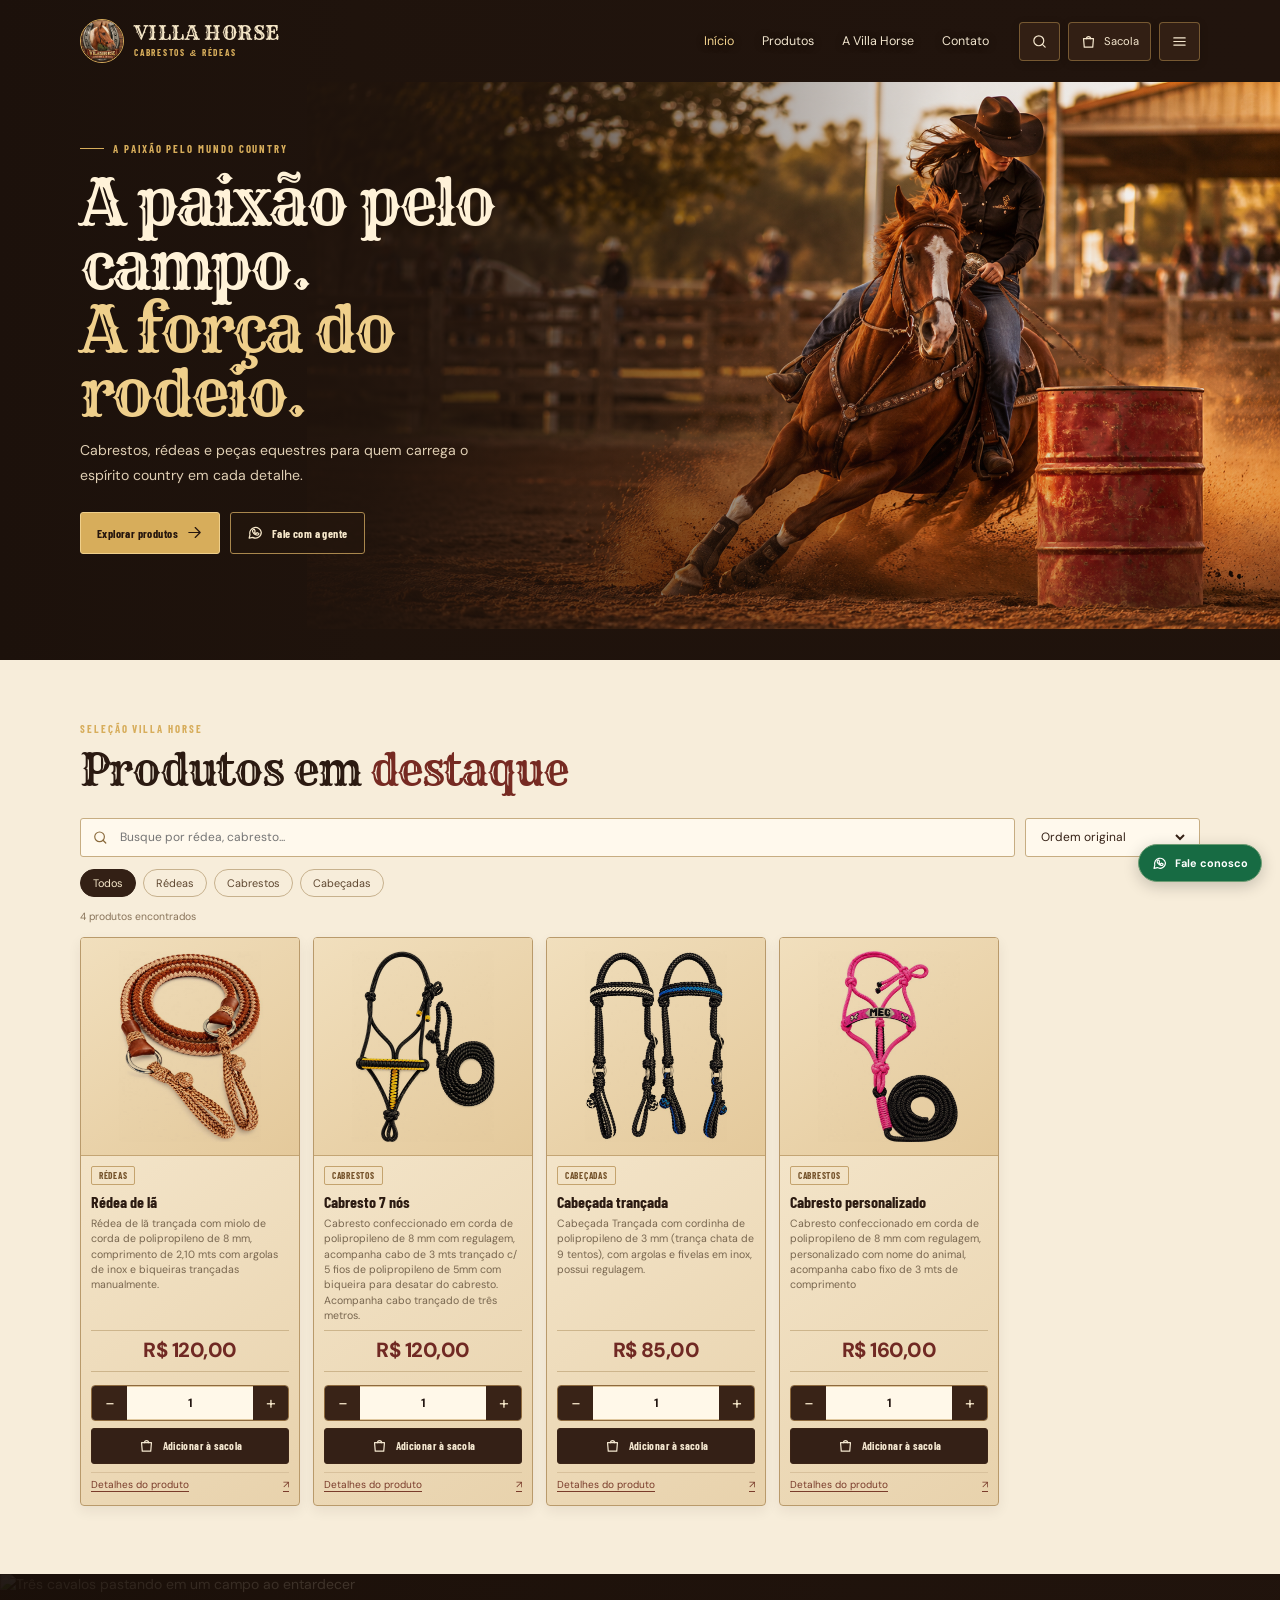
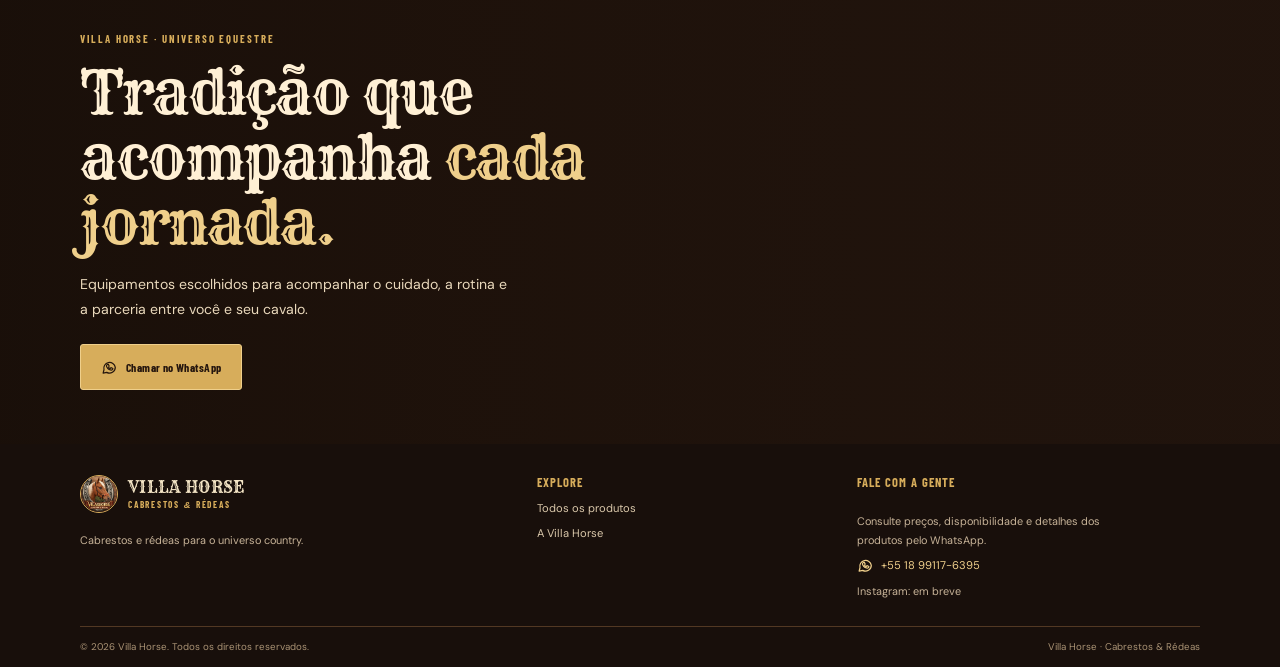
==== commit 786b9275: "Atualiza site Villa Horse" ====
--- a/index.html
+++ b/index.html
@@ -238,7 +238,6 @@
 
           <div class="catalog-status">
             <p id="count" class="small" role="status"></p>
-            <span>Preços sob consulta quando não informados</span>
           </div>
 
           <div id="grid" class="product-grid"></div>
--- a/css/style.css
+++ b/css/style.css
@@ -201,8 +201,6 @@
   align-items: center;
   gap: 8px;
 }
-
-/* LUPA E SACOLA EM MARROM-ESCURO */
 
 .header-actions .icon-btn {
   display: inline-flex;
@@ -257,11 +255,6 @@
   padding-top: 0;
   background: #21140d;
 }
-
-/*
-  A fotografia começa abaixo do cabeçalho.
-  O object-fit contain preserva a imagem inteira no desktop.
-*/
 
 .hero-photo {
   position: absolute;
@@ -547,8 +540,6 @@
   box-shadow: 0 12px 24px #2a1a1120;
 }
 
-/* IMAGENS QUADRADAS SEM CORTAR O PRODUTO */
-
 .thumb {
   display: block;
   width: 100%;
@@ -604,7 +595,7 @@
   line-height: 1.45;
 }
 
-/* PREÇOS */
+/* PREÇOS CENTRALIZADOS */
 
 .price {
   width: 100%;
@@ -725,22 +716,25 @@
   color: #765d40;
 }
 
-/* SEÇÃO INSTITUCIONAL COM FOTO DO HARAS */
+/* SEÇÃO INSTITUCIONAL — IMAGEM E TEXTO SOBREPOSTOS */
 
 .story-section {
   position: relative;
-  display: flex;
+  isolation: isolate;
+  display: flex;
+  align-items: center;
   min-height: 420px;
-  align-items: center;
   overflow: hidden;
-  isolation: isolate;
   background: #21140d;
 }
 
-.story-background {
+/* A imagem ocupa toda a seção e funciona como fundo. */
+
+.story-section .story-background {
   position: absolute;
   inset: 0;
-  z-index: -2;
+  z-index: 0;
+  display: block;
   width: 100%;
   height: 100%;
   max-width: none;
@@ -748,10 +742,13 @@
   object-position: center 62%;
 }
 
-.story-overlay {
+/* A camada escura fica acima da fotografia. */
+
+.story-section .story-overlay {
   position: absolute;
   inset: 0;
-  z-index: -1;
+  z-index: 1;
+  pointer-events: none;
   background: linear-gradient(
     90deg,
     rgba(25, 15, 9, 0.94) 0%,
@@ -761,32 +758,40 @@
   );
 }
 
-.story-grid {
-  display: flex;
+/* O conteúdo fica acima da imagem e da camada escura. */
+
+.story-section .story-grid {
+  position: relative;
+  z-index: 2;
+  display: flex;
+  align-items: center;
+  width: min(1120px, calc(100% - 40px));
   min-height: 420px;
-  align-items: center;
+  margin-inline: auto;
   padding-block: 54px;
 }
 
-.story-copy {
+.story-section .story-copy {
+  position: relative;
+  z-index: 3;
   width: min(570px, 58%);
   max-width: 570px;
 }
 
-.story-copy h2 {
+.story-section .story-copy h2 {
   max-width: 13ch;
   margin: 12px 0 0;
   color: #fff0d5;
-  font-size: clamp(2.5rem, 4.7vw, 3.8rem);
-  line-height: 1.08;
-}
-
-.story-copy h2 em {
+  font: 400 clamp(2.5rem, 4.7vw, 3.8rem)/1.08 var(--display);
+  letter-spacing: -0.035em;
+}
+
+.story-section .story-copy h2 em {
   color: var(--gold-light);
   font-style: normal;
 }
 
-.story-copy > p {
+.story-section .story-copy > p {
   max-width: 430px;
   margin: 16px 0 0;
   color: #ead9bc;
@@ -794,7 +799,7 @@
   line-height: 1.8;
 }
 
-.story-copy .btn {
+.story-section .story-copy .btn {
   min-height: 46px;
   margin-top: 22px;
   padding-inline: 20px;
@@ -1305,11 +1310,6 @@
   .footer-main {
     gap: 25px;
   }
-
-  .story-section,
-  .story-grid {
-    min-height: 380px;
-  }
 }
 
 /* CELULARES */
@@ -1404,7 +1404,7 @@
     margin-left: auto;
   }
 
-  /* FOTO DO BANNER COMEÇA DEPOIS DO CABEÇALHO NO CELULAR */
+  /* BANNER NO CELULAR */
 
   .hero {
     min-height: 650px;
@@ -1550,18 +1550,18 @@
     font-size: 0.6rem;
   }
 
-  /* FAIXA INSTITUCIONAL */
+  /* SEÇÃO DOS CAVALOS */
 
   .story-section,
-  .story-grid {
+  .story-section .story-grid {
     min-height: 390px;
   }
 
-  .story-background {
+  .story-section .story-background {
     object-position: 55% 60%;
   }
 
-  .story-overlay {
+  .story-section .story-overlay {
     background: linear-gradient(
       90deg,
       rgba(25, 15, 9, 0.91),
@@ -1570,21 +1570,21 @@
     );
   }
 
-  .story-grid {
+  .story-section .story-grid {
     padding-block: 42px;
   }
 
-  .story-copy {
+  .story-section .story-copy {
     width: 100%;
     max-width: 430px;
   }
 
-  .story-copy h2 {
+  .story-section .story-copy h2 {
     max-width: 12ch;
     font-size: clamp(2.15rem, 9vw, 2.9rem);
   }
 
-  .story-copy > p {
+  .story-section .story-copy > p {
     max-width: 34ch;
     font-size: 0.78rem;
   }
@@ -1695,8 +1695,7 @@
   }
 }
 
-/* O script ainda preenche #cats para manter a lógica dos filtros.
-   O contêiner existe, mas a vitrine de categorias foi removida. */
+/* CONTÊINER DE CATEGORIAS OCULTO */
 
 #cats[hidden] {
   display: none !important;
